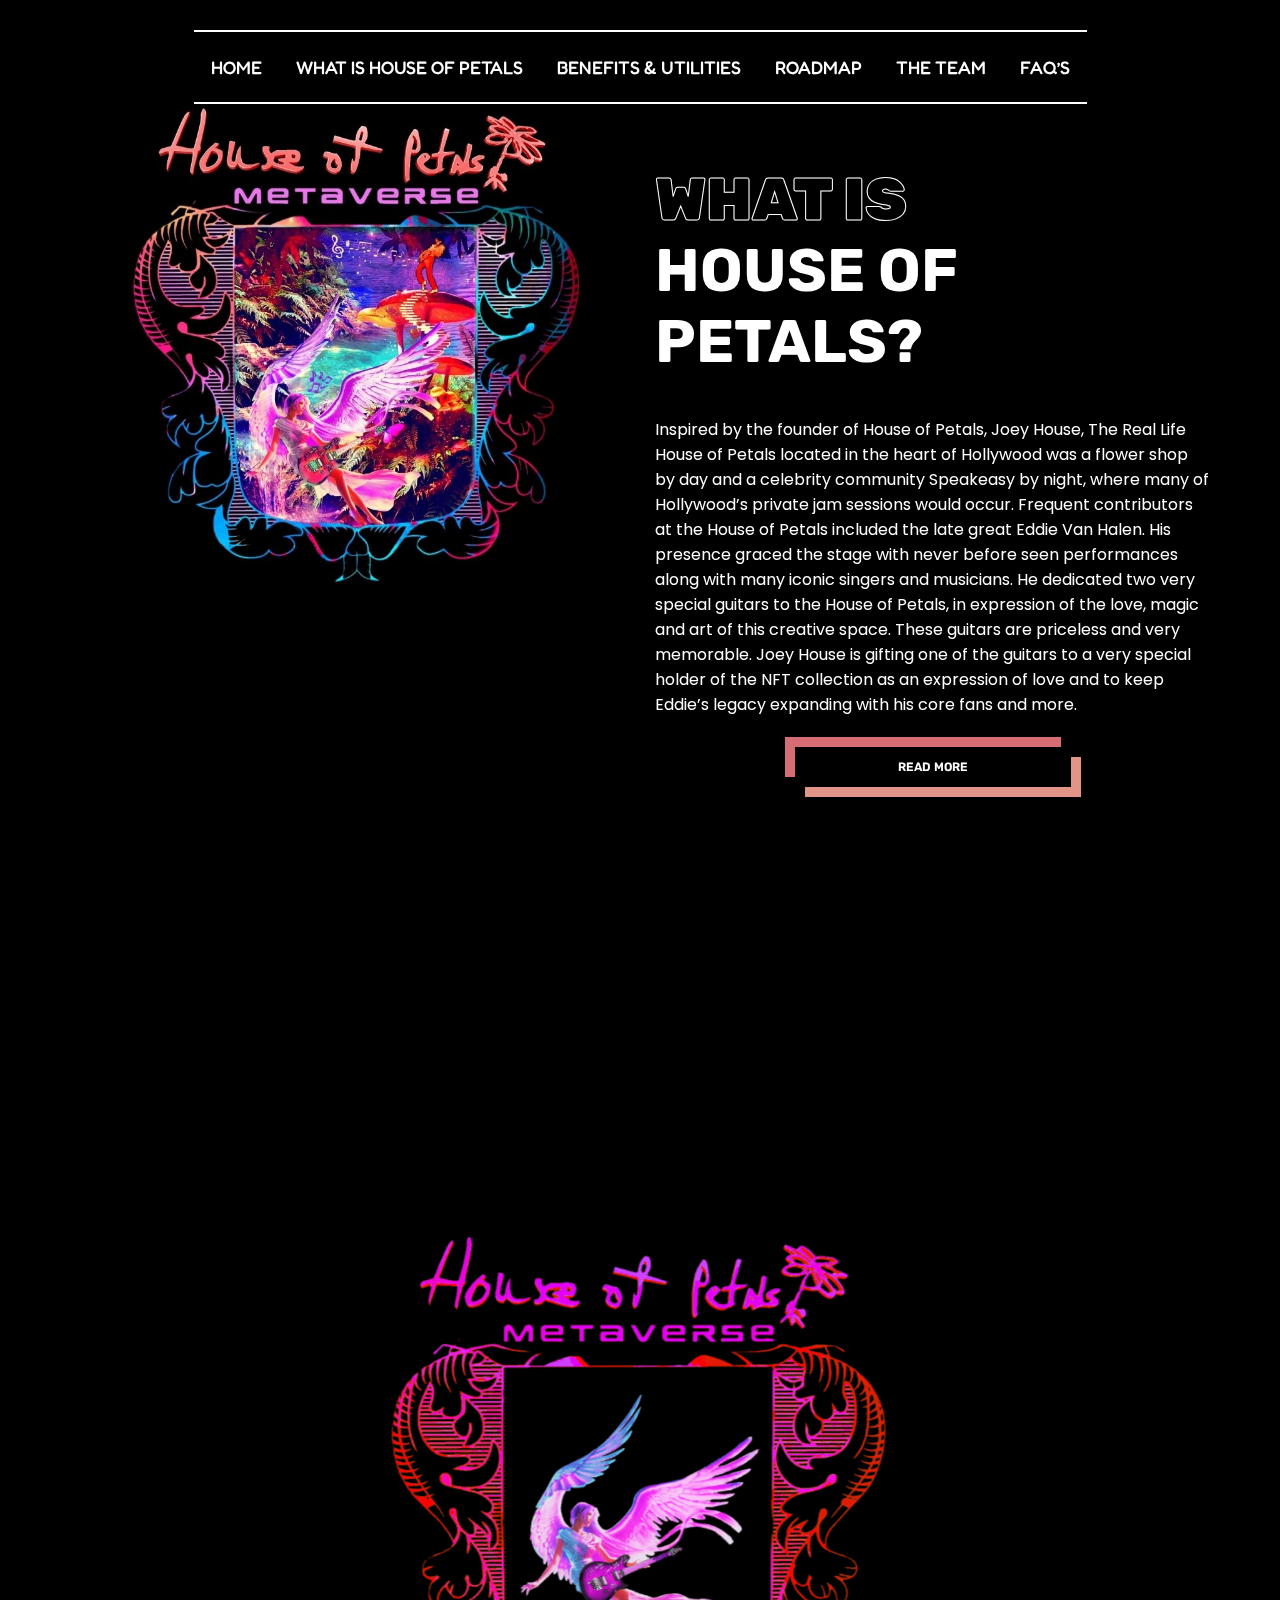
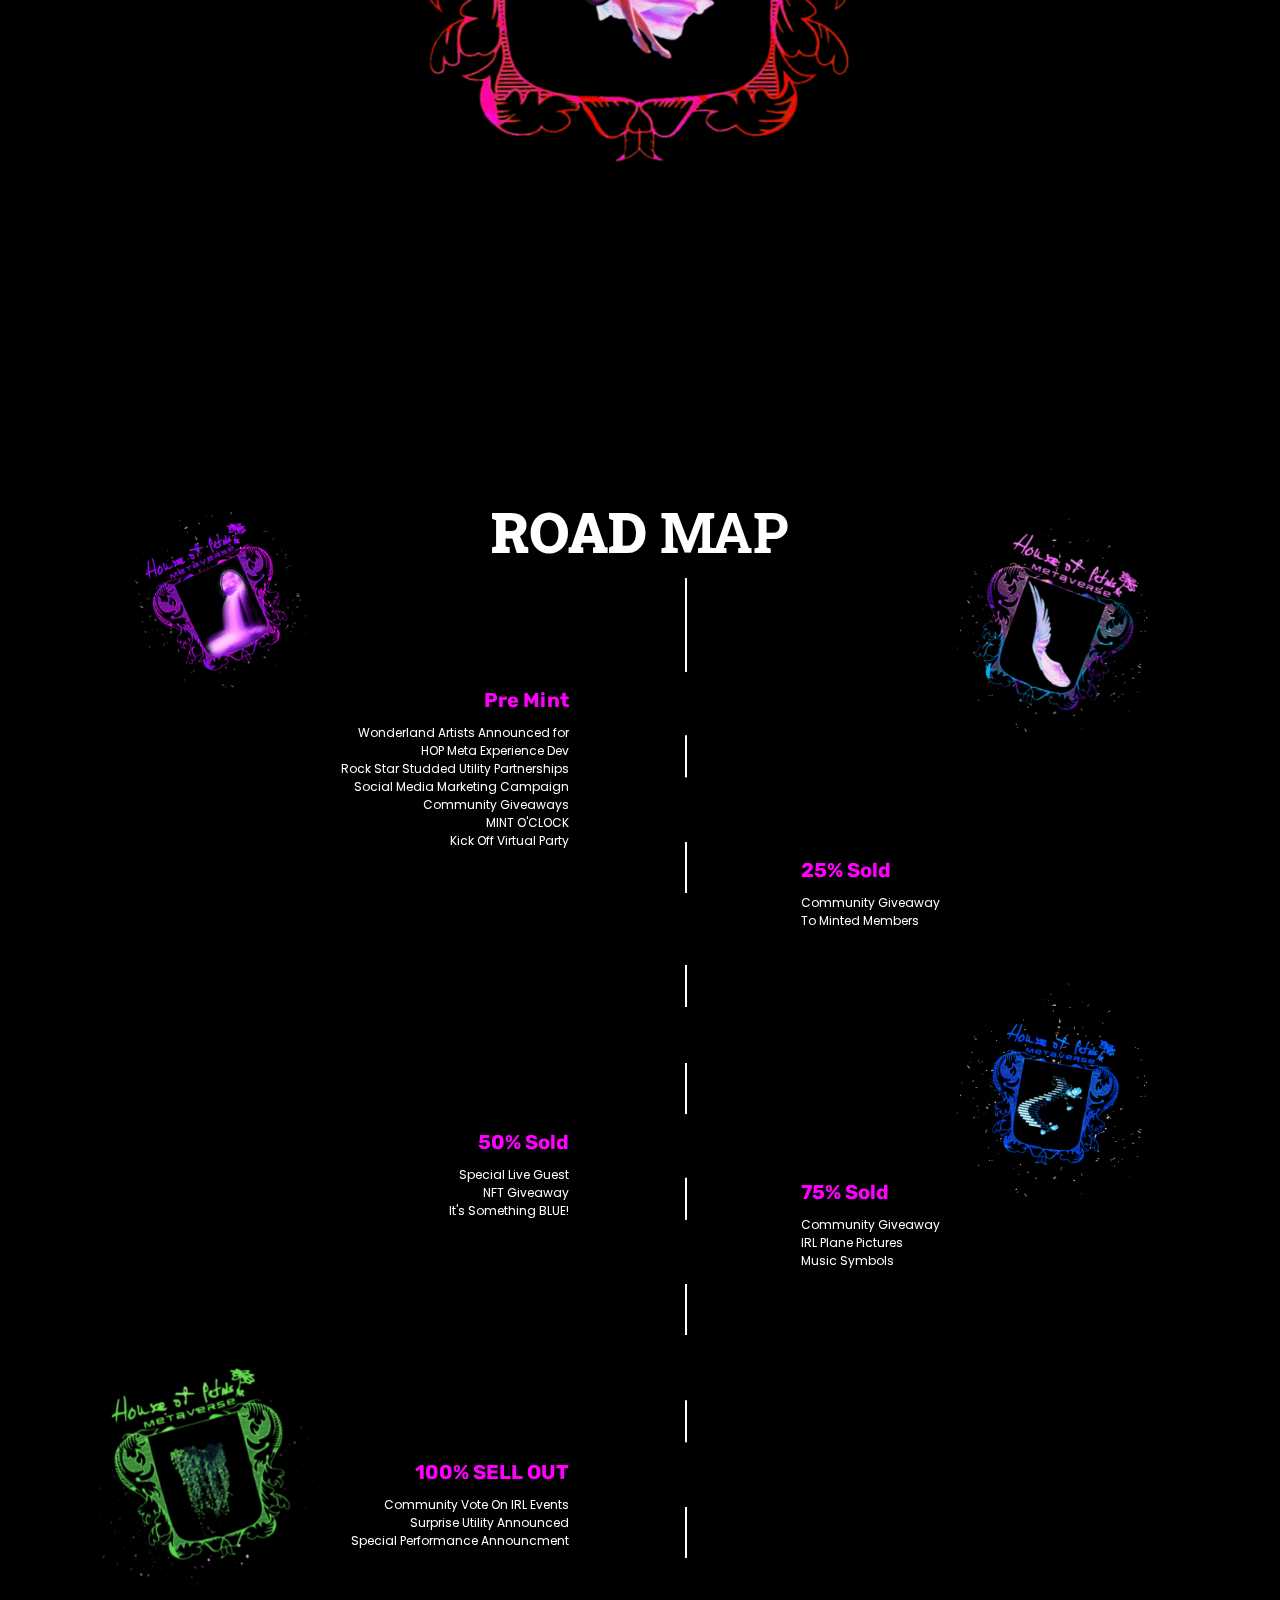
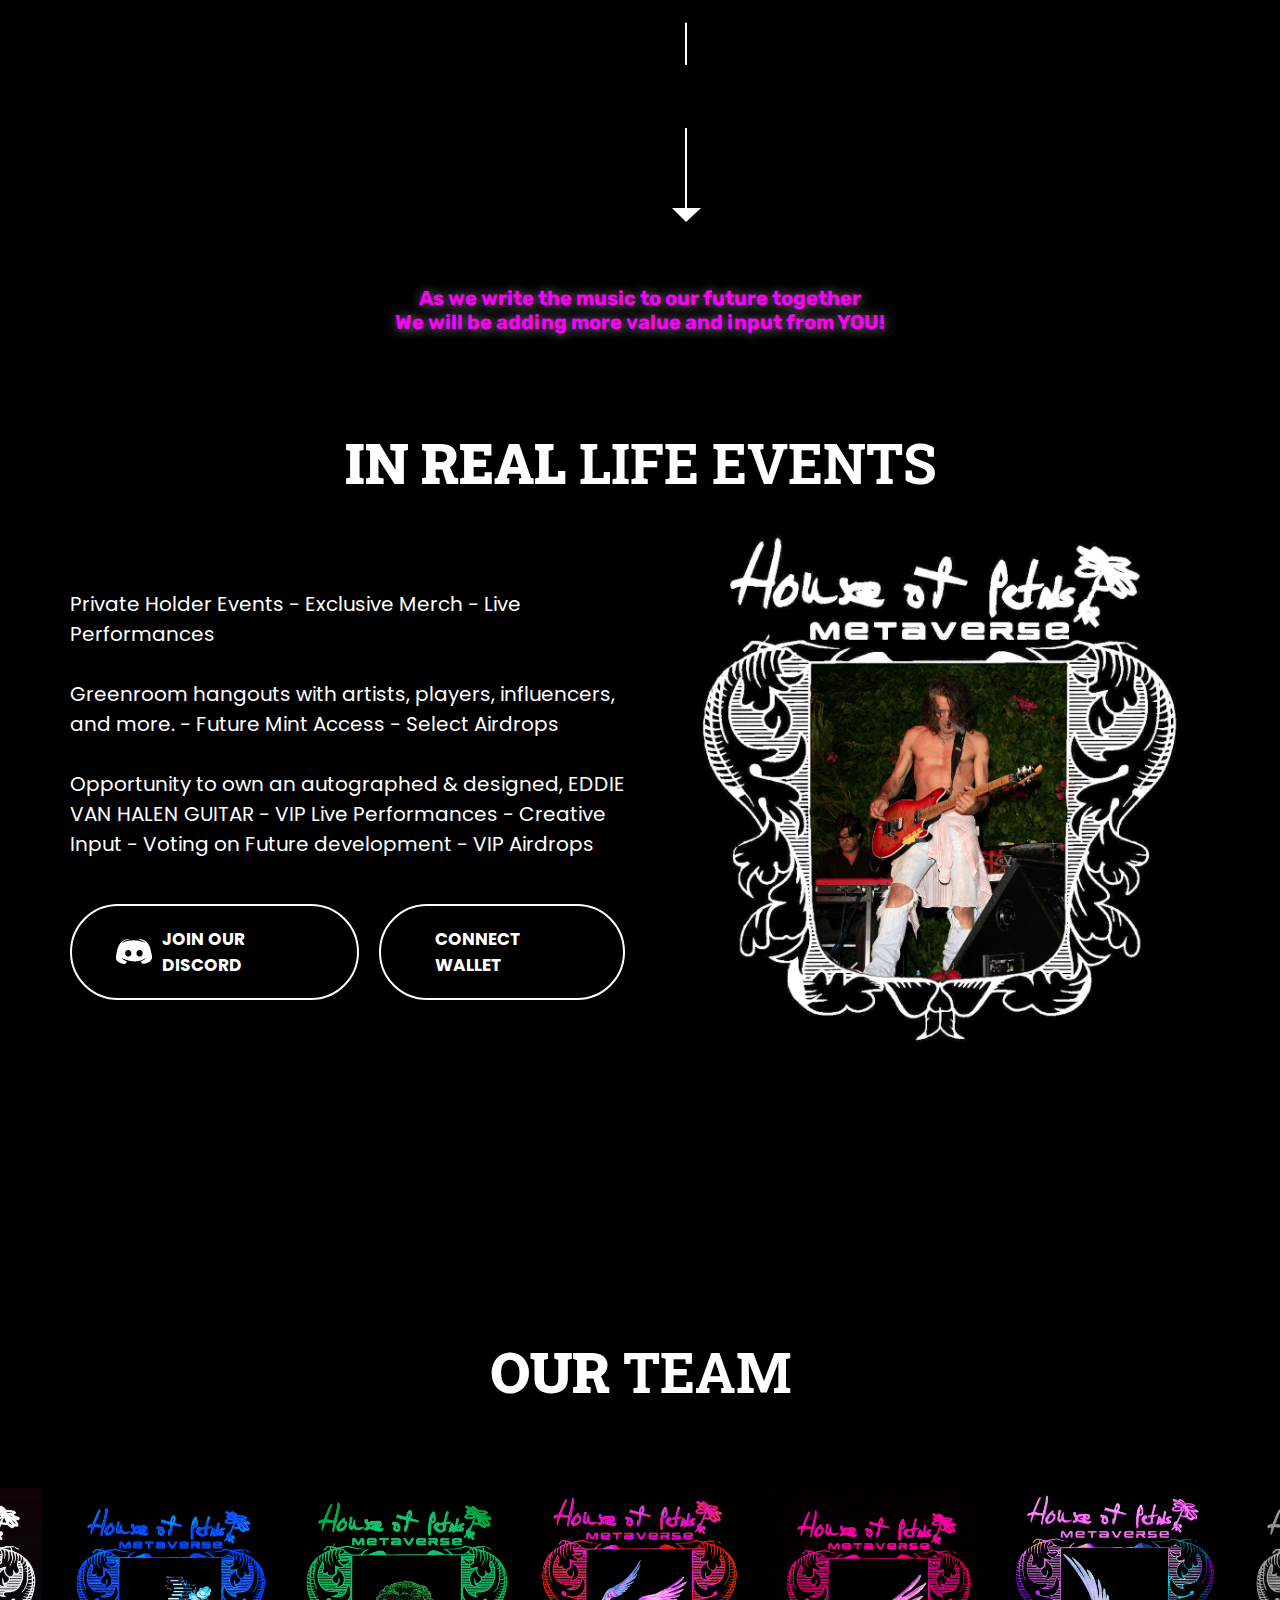
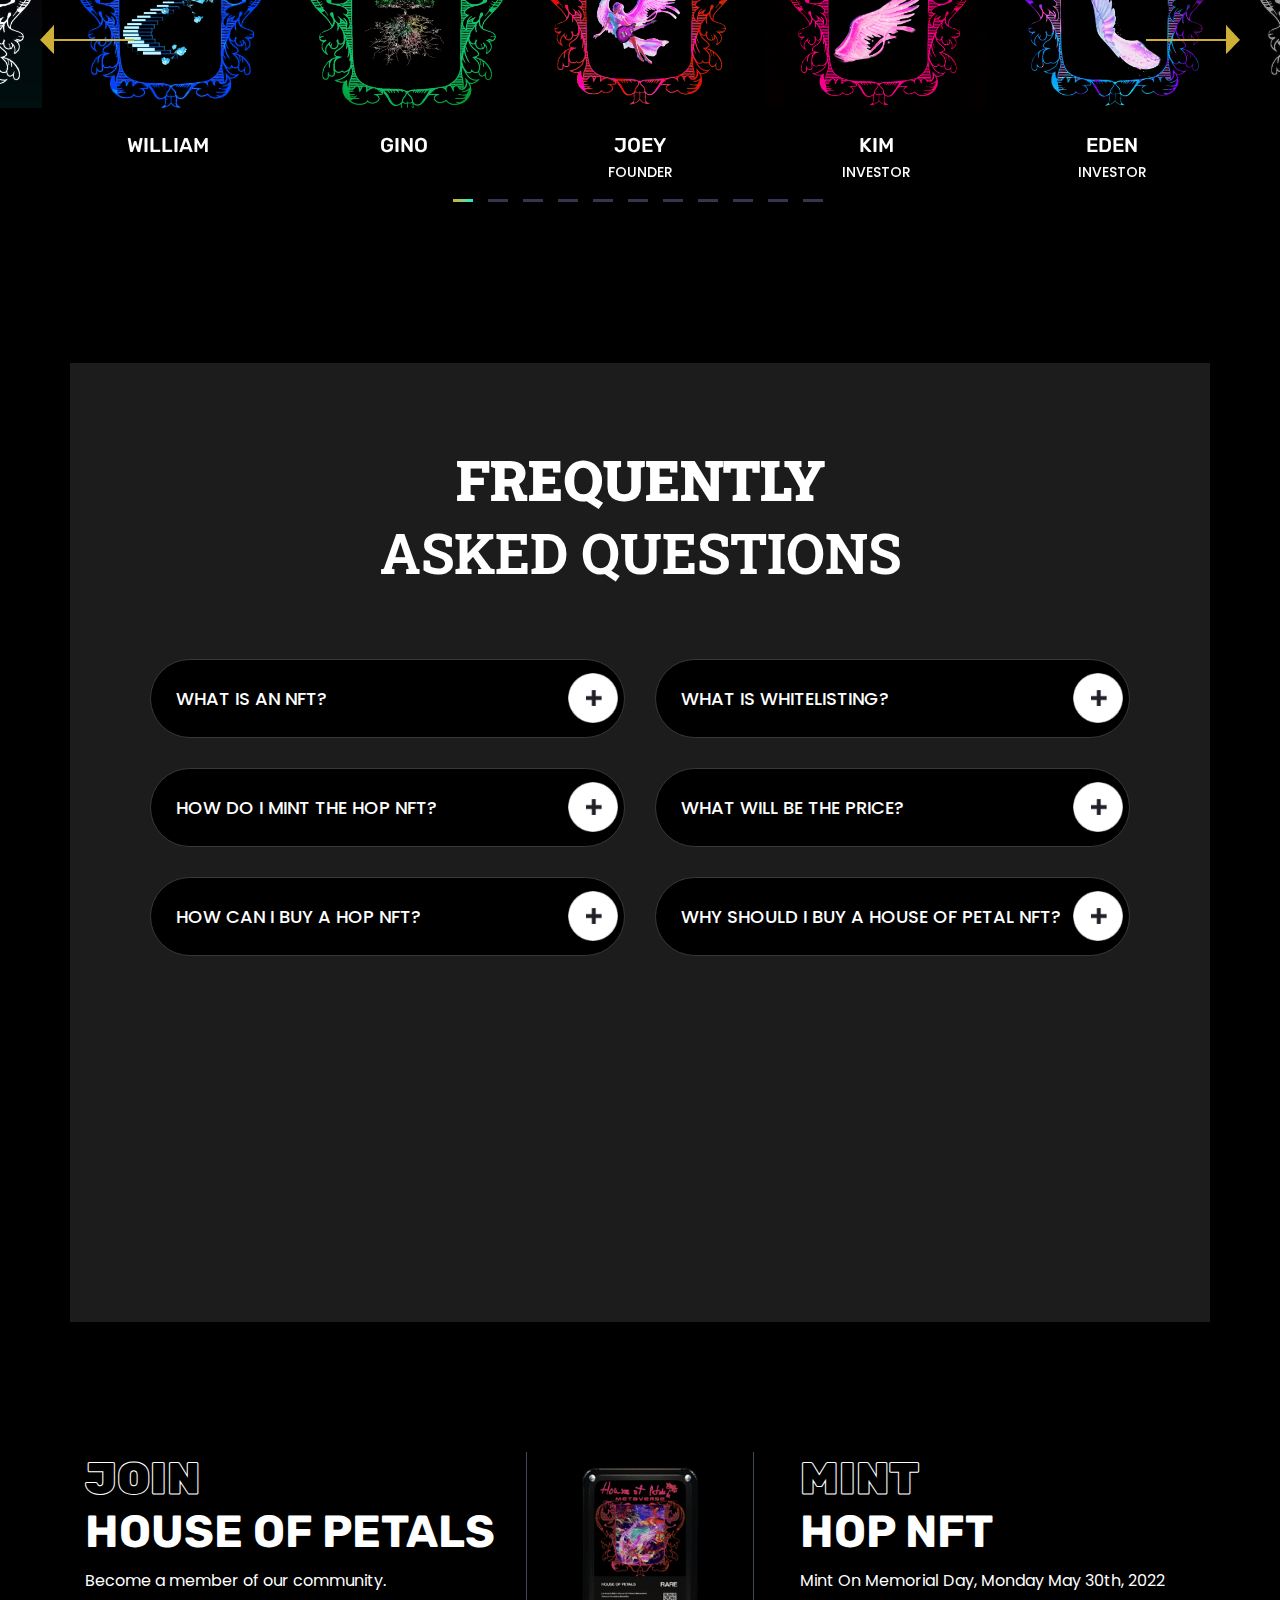
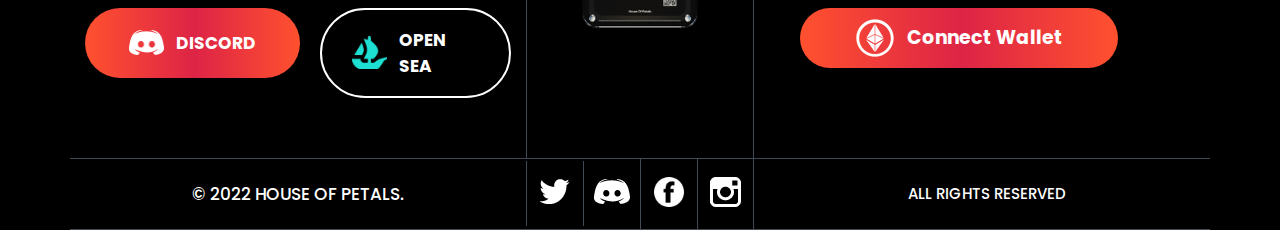
==== home.html @ fc92b4d9 "asd" ====
<!doctype html>
<html>
<head>
      <meta charset="utf-8">
      <meta name="viewport" content="width=device-width, initial-scale=1.0">
      <meta http-equiv="X-UA-Compatible" content="IE=edge">
      <title>House Of Petals</title>
	  <meta name="msapplication-TileColor" content="#da532c">
	  <meta name="theme-color" content="#ffffff">
      <link href="slick/slick-theme.css" type="text/css" rel="stylesheet">
      <link href="slick/slick.css" type="text/css" rel="stylesheet">
      <link href="style.css" type="text/css" rel="stylesheet">

      <script src="slick/jquery.min.js"></script>
      <link href="slick/aos.css" rel="stylesheet">
      <script src="slick/aos.js"></script>
	  <link href="https://fonts.googleapis.com/css2?family=Oleo+Script:wght@400;700&display=swap" rel="stylesheet">
	  <link href="https://fonts.googleapis.com/css2?family=Roboto+Slab:wght@800&display=swap" rel="stylesheet">
	  <link href="https://fonts.googleapis.com/css2?family=Fredoka:wght@300&display=swap" rel="stylesheet">
	  <link href="https://fonts.googleapis.com/css2?family=Roboto+Slab:wght@800&display=swap" rel="stylesheet">
   </head>
   <body>
      <header class="header_main desktop_header">
         <div class="container">
            <div class="header_inner">
               <div class="header_flex">
                  <div class="header_menu header_menu1">
                     <ul>
                        <li><a href="#home">HOME</a></li>
                        <li><a href="#intro">WHAT IS HOUSE OF PETALS</a></li>
                        <li><a href="#benefits">BENEFITS &amp; UTILITIES</a></li>
                        <li><a href="#roadmap">ROADMAP</a></li>
                        <li><a href="#team">THE TEAM</a></li>
                        <li><a href="#faq">FAQ’S</a></li>
                     </ul>
                  </div>
               </div>
            </div>
         </div>
      </header>
	  
	  <div class="window">
    <div class="header2">
        <div class="burger-container">
            <div id="burger">
                <div class="bar topBar"></div>
                <div class="bar btmBar"></div>
            </div>
        </div>
        <div class="icon icon-apple"></div>
        <ul class="menu">
            <li class="menu-item"><a href="#"></a></li>
            <li class="menu-item"><a href="https://hopedit2.netlify.app/home">Home</a></li>
            <li class="menu-item"><a href="https://hopedit2.netlify.app/home">WHAT IS HOUSE OF PETALS</a></li>
            <li class="menu-item"><a href="#benefits">BENEFITS & UTILITIES</a></li>
            <li class="menu-item"><a href="#roadmap">ROADMAP</a></li>
            <li class="menu-item"><a href="#team">THE TEAM</a></li>
            <li class="menu-item"><a href="#faq">FAQ'S</a></li>
        </ul>
        <div class="shop icon icon-bag"></div>
    </div>
</div>
	  
      <div class="home_banner" id="home">
         <div class="hidden-xs">
            <img src="images/banner_new.jpg" title="" alt="" width="100%">   
         </div>
         <div class="visible-xs">
            <img src="images/mob_banner.png" title="" alt="" width="100%">   
         </div>
      </div>
	  
	  
      <div class="home_what"  id="intro">
         <div class="container">
            <div class="what_flex">
               <div class="what_inner">
                  <div class="what_inner_text visible-xs" data-aos="fade-up" data-aos-duration="1000">
                     <h3><em>WHAT IS</em><br> HOUSE OF PETALS?</h3>
                  </div>
                  <div class="what_inner_img" data-aos="fade-right" data-aos-duration="1000">
                     <img src="images/img_round2.jpg"  title="" alt="">
                  </div>
               </div>
               <div class="what_inner">
                  <div class="what_inner_text" data-aos="fade-left" data-aos-duration="1000">
                     <h3 class="hidden-xs"><em>WHAT IS</em><br>HOUSE OF PETALS?</h3>
                     <p>Inspired by the founder of House of Petals, Joey House, The Real Life House of Petals located in the heart of Hollywood was a flower shop by day and a celebrity community Speakeasy by night, where many of Hollywood’s private jam sessions would occur. Frequent contributors at the House of Petals included the late great Eddie Van Halen. His presence graced the stage with never before seen performances along with many iconic singers and musicians. He dedicated two very special guitars to the House of Petals, in expression of the love, magic and art of this creative space. These guitars are priceless and very memorable. Joey House is gifting one of the guitars to a very special holder of the NFT collection as an expression of love and to keep Eddie’s legacy expanding with his core fans and more.</p>
                    <div class="view_all">
                  <a href="#collapse1" class="nav-toggle"><span>Read More</span></a>
<div id="collapse1" style="display:none">
				
 <p>This one-of-kind Hollywood experience will be recreated in the House of Petals
Metaverse. House of Petals will launch an exclusive NFT collection that will unlock many
unique benefits and utilities to the community. The initial launch of 5150 House of Petals
NFT “All Access Badges” will give its holders access to private celebrity events in Real
Life (RL) and in the House of Petals Metaverse virtual experience. This collection is
more than just a virtual collection since it is backed by physical assets like custom
guitars, including the exclusive gifted and signed guitar by Eddie Van Halen.
</p>
                     <h4>
                      House of Petals was and will be an environment of love and collaboration, invoking that
raw creative energy that really fuels the art and music world.

5% of the proceeds from the sale of these NFT’s will be donated in perpetuity to City of
Hope for cancer research and providing music lessons to underprivileged music
students to continue the philanthropic legacy of the founding contributors.
                     </h4>                  			
				
</div>
               </div>


                  </div>
               </div>
            </div>
         </div>
      </div>
	  
      <div class="home_benifits"  id="benefits">
         <div class="container">
            <div class="home_benifits_heading" data-aos="fade-up" data-aos-duration="1000">
               <h3><em>BENEFITS</em> & UTILITIES</h3>
            </div>
            <div class="home_benifits_img">
               <div class="home_benifits_img_div hidden-xs"><img src="images/img8.png" title="" alt=""></div>
               <div class="benifits_position benifits_position1" data-aos="fade-up" data-aos-duration="2000">
                  <div class="benifits_position_box">
                  
                     <h3>THE VALUE <br> OF YOUR NFT</h3>
                  </div>
                  <p>Will naturally grow based on the power of this community coming together for a
common purpose, to experience the nostalgia of the exclusive Hollywood Rock N Roll
scene of the past in a virtually unlimited capacity that we create in the Metaverse.
Additionally, The House of Petals NFT Badge will grow in Ethereum value with time.</p>
               </div>
               <div class="benifits_position benifits_position2" data-aos="fade-up" data-aos-duration="3000">
                  <div class="benifits_position_box">
                  
                     <h3>ALL <br> ACCESS BADGE</h3>
                  </div>
                  <p>When you buy an “ALL ACCESS BADGE”, you not only get access to benefits and
utilities such as virtual celebrity performances and events at House of Petals Metaverse,
but HOP NFT BADGE owners also have access to exclusive private events in Real Life
(RL).
				  </p>
               </div>
               <div class="benifits_position benifits_position3" data-aos="fade-up" data-aos-duration="4000">
                  <div class="benifits_position_box">
                  
                     <h3>OUR <br> COLLECTION</h3>
                  </div>
                  <p>A collection of 5150 unique “ALL ACCESS BADGES” on the Ethereum Blockchain.</p>
               </div>
               <div class="benifits_position benifits_position4" data-aos="fade-up" data-aos-duration="2000">
                  <div class="benifits_position_box">
                    
                     <h3>RARITY OF <br> NFT COLLECTION</h3>
                  </div>
                  <p>The Rarity of this NFT collection is backed by physical assets and one of a kind
exclusive experiences.</p>
               </div>
               <div class="benifits_position benifits_position5" data-aos="fade-up" data-aos-duration="3000">
                  <div class="benifits_position_box">
                    
                     <h3>BENEFITS</h3>
                  </div>
                  <p>Special venues, numerous events, greenroom hangouts with artists, players,
influencers and more perks to be released.</p>
               </div>
               <div class="home_benifits_img_div visible-xs">
                  <img src="images/img8.png" title="" alt="" >  
                  <div class="benifit_round_img">
                     <div class="text_round_div">
                        <img src="images/round_img_1.png" title="" alt="">
                        <svg viewBox="0 0 100 100" width="100" height="100">
                           <defs>
                              <path id="circle"
                                 d="
                                 M 50, 50
                                 m -37, 0
                                 a 37,37 0 1,1 74,0
                                 a 37,37 0 1,1 -74,0"/>
                           </defs>
                           <text font-size="17">
                              <textPath xlink:href="#circle">
                                 
                              </textPath>
                           </text>
                        </svg>
                     </div>
                  </div>
               </div>
               <div class="arrow_position arrow_position1 hidden-xs">
                  <img src="images/sep1.png" title="" alt="">
               </div>
               <div class="arrow_position arrow_position2 hidden-xs">
                  <img src="images/sep2.png" title="" alt="">
               </div>
               <div class="arrow_position arrow_position3 hidden-xs">
                  <img src="images/sep3.png" title="" alt="">
               </div>
               <div class="arrow_position arrow_position4 hidden-xs">
                  <img src="images/sep4.png" title="" alt="">
               </div>
               <div class="arrow_position arrow_position5 hidden-xs">
                  <img src="images/sep5.png" title="" alt="">
               </div>
               <div class="benifit_round_img hidden-xs">
                  <div class="text_round_div">
                     <img src="images/round_img_1.png" title="" alt="">
                     <svg viewBox="0 0 100 100" width="100" height="100">
                        <defs>
                           <path id="circle"
                              d="
                              M 50, 50
                              m -37, 0
                              a 37,37 0 1,1 74,0
                              a 37,37 0 1,1 -74,0"/>
                        </defs>
                        <text font-size="17">
                           <textPath xlink:href="#circle">
                              
                           </textPath>
                        </text>
                     </svg>
                  </div>
               </div>
            </div>
         </div>
      </div>
      <div class="home_road_map"  id="roadmap">
         <div class="container">
            <div class="home_road_map_heading aos-init aos-animate" data-aos="fade-up">
               <h3><em>ROAD</em> MAP</h3>
            </div>
            <div class="home_road_map_flex">
               <div class="home_road_map_inner">
                  <div class="home_road_map_box home_road_map_box1 aos-init aos-animate" data-aos="fade-up" data-aos-duration="2000">
                     <div class="home_road_map_text">
                        <h3>Pre Mint</h3>
                        <p>Wonderland Artists Announced for  <br> 
						HOP Meta Experience Dev <br>
						Rock Star Studded Utility Partnerships			 <br>  
						Social Media Marketing Campaign  <br> 
						Community Giveaways <br> 
						MINT O'CLOCK  <br> 
						Kick Off Virtual Party <br> 
</p>
                     </div>
                  </div>
                  <div class="home_road_map_box home_road_map_box2 aos-init aos-animate" data-aos="fade-up" data-aos-duration="3000">
                     <div class="home_road_map_text">
                        <h3>50% Sold</h3>
                        <p>Special Live Guest  <br> 
						NFT Giveaway <br>
						It's Something BLUE! 			 <br>  
						</P>
                     </div>
                  </div>
                  <div class="home_road_map_box home_road_map_box3 aos-init aos-animate" data-aos="fade-up" data-aos-duration="4000">
                     <div class="home_road_map_text">
                        <h3>100% SELL OUT</h3>
                        <p>Community Vote On IRL Events  <br> 
						Surprise Utility Announced <br>
						Special Performance Announcment			 <br>  </P>
                     </div>
                  </div>
               </div>
               <div class="home_road_map_inner">
                  <div class="home_road_map_img">
                     <img src="images/img23.png" title="" alt="">   
                  </div>
               </div>
               <div class="home_road_map_inner">
                  <div class="home_road_map_box home_road_map_box4 aos-init aos-animate" data-aos="fade-up" data-aos-duration="2000">
                     <div class="home_road_map_text">
                        <h3>25% Sold</h3>
                        <p>Community Giveaway  <br> 
						To Minted Members <br>
						</p>
                     </div>
                  </div>
                  <div class="home_road_map_box home_road_map_box5 aos-init aos-animate" data-aos="fade-up" data-aos-duration="3000">
                     <div class="home_road_map_text">
                        <h3>75% Sold</h3>
                        <p>Community Giveaway  <br> 
						IRL Plane Pictures <br>
						Music Symbols			 <br>  
						</P>
                     </div>
                  </div>
               </div>
            </div>

            <div class="mobile_road_map_flex">
               <div class="mobile_road_map_inner aos-init aos-animate" data-aos="fade-up" data-aos-duration="2000">
                  <div class="mobile_road_map_img">
                     <img src="images/bullets.png" title="" alt="">     
                  </div>
                  <div class="mobile_road_map_text">
                     <div class="home_road_map_text">
                        <h3>Pre Mint</h3>
                        <p>Wonderland Artists Announced for  <br> 
						HOP Meta Experience Dev <br>
						Rock Star Studded Utility Partnerships			 <br>  
						Social Media Marketing Campaign  <br> 
						Community Giveaways <br> 
						MINT O'CLOCK  <br> 
						Kick Off Virtual Party <br> 
</p>
                     </div>
                  </div>
               </div>
               <div class="mobile_road_map_inner aos-init aos-animate" data-aos="fade-up" data-aos-duration="3000">
                  <div class="mobile_road_map_img">
                     <img src="images/bullets.png" title="" alt="">     
                  </div>
                  <div class="mobile_road_map_text">
                     <div class="home_road_map_text">
                        <h3>25% Sold</h3>
                        <p>Community Giveaway  <br> 
						To Minted Members <br>
						</p>
                     </div>
                  </div>
               </div>
               <div class="mobile_road_map_inner aos-init aos-animate" data-aos="fade-up" data-aos-duration="4000">
                  <div class="mobile_road_map_img">
                     <img src="images/bullets.png" title="" alt="">     
                  </div>
                  <div class="mobile_road_map_text">
                     <div class="home_road_map_text">
                        <h3>50% Sold</h3>
                        <p>Special Live Guest  <br> 
						NFT Giveaway <br>
						It's Something BLUE! 			 <br>  
						</P>
                     </div>
                  </div>
               </div>
               <div class="mobile_road_map_inner aos-init aos-animate" data-aos="fade-up" data-aos-duration="5000">
                  <div class="mobile_road_map_img">
                     <img src="images/bullets.png" title="" alt="">     
                  </div>
                  <div class="mobile_road_map_text">
                     <div class="home_road_map_text">
                        <h3>75% Sold</h3>
                        <p>Community Giveaway  <br> 
						IRL Plane Pictures <br>
						Music Symbols			 <br>  
						</P>
                     </div>
                  </div>
               </div>
               <div class="mobile_road_map_inner aos-init aos-animate" data-aos="fade-up" data-aos-duration="6000">
                  <div class="mobile_road_map_img">
                     <img src="images/bullets.png" title="" alt="">     
                  </div>
                  <div class="mobile_road_map_text">
                     <div class="home_road_map_text">
                       <h3>100% SELL OUT</h3>
                        <p>Community Vote On IRL Events  <br> 
						Surprise Utility Announced <br>
						Special Performance Announcment			 <br>  </P>
                     </div>
                  </div>
               </div>
            </div>
            <div class="to_be_announced">
               <h5>As we write the music to our future together <br> We will be adding more value and input from YOU! </h5>
            </div>
         </div>
         <div class="road_position_one">       
            <img src="images/img14.png" title="" alt="">       
         </div>
		 <div class="road_position_one" style="
    left: 10% !important;
    top: 30% !important;
">       
            <img src="images/imgmoon.png" title="" alt="">       
         </div>
         <div class="road_position_two">       
            <img src="images/img13.png" title="" alt="">       
         </div>
         <div class="road_position_three">       
            <img src="images/img15.png" title="" alt="">       
         </div>
		 
		 <div class="road_position_three" style="
    right: 10% !important;
    top: 35% !important;
">       
            <img src="images/moon.png" title="" alt="">       
         </div>
		 
		 
		 <div class="road_position_three" style="
    right: 10% !important;
    top: 67% !important;
">       
            <img src="images/left3.png" title="" alt="">       
         </div>
			<div class="road_position" style="display: none;">    
            <img src="images/img12.png" title="" alt="">       
         </div>
      </div>
<div class="home_community">
         <div class="container">
            <div class="home_road_map_heading">
               <h3><em>IN REAL</em> LIFE EVENTS</h3>
            </div>
            <div class="home_community_flex">
               <div class="home_community_inner">
                  <div class="home_community_text">
                     <p>Private Holder Events - 
Exclusive Merch - 
Live Performances 
<br>
<br>Greenroom hangouts with artists, players, influencers, and more.  - 
Future Mint Access - 
Select Airdrops 
<br>
<br>Opportunity to own an autographed &amp; designed, EDDIE VAN HALEN GUITAR - 
VIP Live Performances - 
Creative Input - 
Voting on Future development - 
VIP Airdrops
</p>
                     <div class="community_flex">
                        <div class="community_inner">
                           <a href="#" class="btn btn2"> <img src="images/btn_img2.png" title="" alt=""> <span>JOIN OUR DISCORD</span></a>
                        </div>
						<div class="community_inner">
                           <a href="#" class="btn btn2"> <img src="" title="" alt=""> <span>CONNECT WALLET</span></a>
                        </div>
                     </div>
                  </div>
               </div>
               <div class="home_community_inner">
                  <div class="home_community_img"> 
                     <img src="images/img16.png" title="" alt="">
                  </div>
               </div>
            </div>
         </div>
      </div>
      <div class="home_meet_team"  id="team">
         <div class="home_meet_team_container">
            <div class="home_road_map_heading">
               <h3><em>OUR </em> TEAM</h3>
            </div>
            <div class="home_meet_team_slider">
               <div class="home_meet_team_inner">
                  <div class="home_meet_team_img">    
                     <img src="images/joey.png" title="" alt="" width="100%">
                  </div>
                  <div class="home_meet_team_text">
                     <h3>JOEY</h3>
                     <h4>FOUNDER</h4>
                  </div>
               </div>
               <div class="home_meet_team_inner">
                  <div class="home_meet_team_img">    
                     <img src="images/kim.png" title="" alt="" width="100%">
                  </div>
                  <div class="home_meet_team_text">
                     <h3>KIM</h3>
                     <h4>INVESTOR</h4>
                  </div>
               </div>
               <div class="home_meet_team_inner">
                  <div class="home_meet_team_img">    
                     <img src="images/eden.png" title="" alt="" width="100%">
                  </div>
                  <div class="home_meet_team_text">
                     <h3>EDEN</h3>
                     <h4>INVESTOR</h4>
                  </div>
               </div>
               <div class="home_meet_team_inner">
                  <div class="home_meet_team_img">    
                     <img src="images/richard.png" title="" alt="" width="100%">
                  </div>
                  <div class="home_meet_team_text">
                     <h3>RICHARD</h3>
                     <h4>INVESTOR</h4>
                  </div>
               </div>
               <div class="home_meet_team_inner">
                  <div class="home_meet_team_img">    
                     <img src="images/tom.png" title="" alt="" width="100%">
                  </div>
                  <div class="home_meet_team_text">
                     <h3>TOM</h3>
                     <h4>INVESTOR</h4>
                  </div>
               </div>
               <div class="home_meet_team_inner">
                  <div class="home_meet_team_img">    
                     <img src="images/kylar.png" title="" alt="" width="100%">
                  </div>
                  <div class="home_meet_team_text">
                     <h3>KYLAR</h3>
                  </div>
               </div>
			   
               <div class="home_meet_team_inner">
                  <div class="home_meet_team_img">    
                     <img src="images/duquan.png" title="" alt="" width="100%">
                  </div>
                  <div class="home_meet_team_text">
                     <h3>DUQUAN</h3>
                  </div>
               </div>
			   
               <div class="home_meet_team_inner">
                  <div class="home_meet_team_img">    
                     <img src="images/carrie.png" title="" alt="" width="100%">
                  </div>
                  <div class="home_meet_team_text">
                     <h3>Ms. NFTY</h3>
                  </div>
               </div>
			   
               <div class="home_meet_team_inner">
                  <div class="home_meet_team_img">    
                     <img src="images/chase.png" title="" alt="" width="100%">
                  </div>
                  <div class="home_meet_team_text">
                     <h3>CHASE</h3>
                  </div>
               </div>
               <div class="home_meet_team_inner">
                  <div class="home_meet_team_img">    
                     <img src="images/william.png" title="" alt="" width="100%">
                  </div>
                  <div class="home_meet_team_text">
                     <h3>WILLIAM</h3>
                  </div>
               </div>
			   
               <div class="home_meet_team_inner">
                  <div class="home_meet_team_img">    
                     <img src="images/gino.png" title="" alt="" width="100%">
                  </div>
                  <div class="home_meet_team_text">
                     <h3>GINO</h3>
                  </div>
               </div>
			  
			   
            </div>
         </div>
      </div>
      <div class="home_faq" id="faq">
         <div class="container">
            <div class="home_faq_max" style="background-color: #1c1c1c;">
               <div class="home_road_map_heading">
                  <h3><em>FREQUENTLY  </em> <br> ASKED QUESTIONS</h3>
               </div>
               <div class="home_faq_flex">
                  <div class="home_faq_inner">
                     <div class="faq_1  ac-title" data-in="#tab1">
                        <h6 class="accordion">WHAT IS AN NFT?</h6>
                        <div class="panel accordian-para acc-show" id="tab1">
                           <p>An NFT is a blockchain-based token that proves
ownership of a digital item such as images, video files, and even physical assets.</p>
                        </div>
                     </div>
                  </div>
                  <div class="home_faq_inner">
                     <div class="faq_1  ac-title" data-in="#tab2">
                        <h6 class="accordion">WHAT IS WHITELISTING?</h6>
                        <div class="panel accordian-para acc-show" id="tab2">
                           <p>Whitelisting is the process of getting a crypto wallet address pre-approved for a future
NFT mint. The address being whitelisted would be your public Ethereum (ETH) address.
</p>
                        </div>
                     </div>
                  </div>
     
				  
                  <div class="home_faq_inner">
                     <div class="faq_1  ac-title" data-in="#tab3">
                        <h6 class="accordion">HOW DO I MINT THE HOP NFT?</h6>
                        <div class="panel accordian-para acc-show" id="tab3">
                           <p>Join the Discord and follow the instructions in our announcement channel.
</p>
                        </div>
                     </div>
                  </div>  


                  <div class="home_faq_inner">
                     <div class="faq_1  ac-title" data-in="#tab4">
                        <h6 class="accordion">WHAT WILL BE THE PRICE?</h6>
                        <div class="panel accordian-para acc-show" id="tab4">
                           <p>The Price of Minting will be .4ETH & Whitelist Price Will Be .2 ETH + Gas Fees
</p>
                        </div>
                     </div>
                  </div>  

                  <div class="home_faq_inner">
                     <div class="faq_1  ac-title" data-in="#tab5">
                        <h6 class="accordion">HOW CAN I BUY A HOP NFT?</h6>
                        <div class="panel accordian-para acc-show" id="tab5">
                           <p>You will be able to buy only on our website when we launch.</p>
                        </div>
                     </div>
                  </div>  

                  <div class="home_faq_inner">
                     <div class="faq_1  ac-title" data-in="#tab6">
                        <h6 class="accordion">WHY SHOULD I BUY A HOUSE OF PETAL NFT?</h6>
                        <div class="panel accordian-para acc-show" id="tab6">
                           <p>House of Petals holds such precious memories, and what better way to honor “The Icon”
than supporting his initiatives and donating 5% of this project in perpetuity. In honor of
all that Eddie Van Halen has contributed to music and what he stood for, we are
donating part of the proceeds towards building the House of Petals in the metaverse, a
home for the rock and roll community and fans alike. Joey House is planning to
contribute towards initiatives that directly affected Eddie and his mission. Some of these
include the City of Hope for Cancer treatment and research center, Eric Clapton's rehab
center Crossroads, and a National High School Tour to provide guitar and piano lessons
to underprivileged music students.
</p>
                        </div>
                     </div>
                  </div>  				
							              </div>

         </div>
      </div>
<footer class="footer_div">
         <img src="images/footer_bg.png" title="" alt="" width="100%" class="hidden-xs">    
         <img src="images/footer_mob_banner.png" title="" alt="" width="100%" class="visible-xs">    
         <div class="footer_position">
            <div class="footer_position_flex">
               <div class="footer_position_inner">
                  <div class="footer_position_inner_left">
                     <h3>
                        <em>JOIN</em><br>
                        HOUSE OF PETALS
                     </h3>
                     <p>Become a member of our community.</p>
                     <div class="footer_btn_flex">
                        <div class="footer_btn_inner">
                           <a href="https://discord.gg/MjSBym6zFv" target="blank" class="btn" > <img src="images/btn_img2.png" title="" alt=""> <span>DISCORD</span></a>
                        </div>

                        <div class="footer_btn_inner">
                           <a href="#" class="btn btn2"> <img src="images/btn_img4.png" title="" alt=""> <span>OPEN SEA</span></a>
                        </div>     
						
                     </div>
                  </div>
               </div>
               <div class="footer_position_inner hidden-xs">
                  <div class="footer_position_logo">  
                     <a href="#home"><img src="images/footer_logo.png" title="" alt=""></a>
                  </div>
               </div>
               <div class="footer_position_inner">
                  <div class="footer_position_inner_right">
                     <h3>
                        <em>MINT</em><br>
                        HOP NFT
                     </h3>
					                      <p>Mint On Memorial Day, Monday May 30th, 2022</p>
                     <div class="footer_position_inner_ticket">  
                        <a href="https://www.premint.xyz/house-of-petals-early-access-1/" target="blank" class="btn"><img src="images/eth.png" title="" alt="">Connect Wallet</a>
                     </div>
                  </div>
               </div>
               <div class="footer_position_inner visible-xs">
                  <div class="footer_position_logo">  
                     <a href="index.html"><img src="images/footer_logo.png" title="" alt=""></a>
                  </div>
               </div>
            </div>
            <div class="footer_bottom_flex">
               <div class="footer_bottom_inner visible-xs">
                  <div class="social_bottommenu">
                     <ul>
                        <li><a href="####" target="blank"><img src="images/t.png" title="" alt=""></a> </li>
                        <li><a href="####" target="blank"><img src="images/ttt.png" title="" alt=""></a></li>
                        <li><a href="####" target="blank"><img src="images/tt.png" title="" alt="" style="
    max-width: 30px;
    max-height: 30px;
"></a></li>
                        <li><a href="####" target="blank"><img src="images/i.png" title="" alt=""></a></li>
                     </ul>
                  </div>
               </div>
               <div class="footer_bottom_inner">
                  <h6>© 2022 HOUSE OF PETALS.</h6>
               </div>
               <div class="footer_bottom_inner hidden-xs">
                  <div class="social_bottommenu">
                     <ul>
                        <li><a href="https://twitter.com/House_Of_Petals" target="blank"><img src="images/t.png" title="" alt=""></a> </li>
                        <li><a href="https://discord.gg/MjSBym6zFv" target="blank"><img src="images/ttt.png" title="" alt=""></a></li>
                        <li><a href="https://www.facebook.com/House-Of-Petals-107404971837297" target="blank"><img src="images/tt.png" title="" alt="" style="
    max-width: 30px;
    max-height: 30px;
"></a></li>
                        <li><a href="https://instagram.com/houseofpetalsnft?utm_medium=copy_link" target="blank"><img src="images/i.png" title="" alt=""></a></li>
                     </ul>
                  </div>
               </div>
               <div class="footer_bottom_inner">
                  <div class="footer_bottom_ul">
                     <ul>
                        <li><a href="#"> ALL RIGHTS RESERVED</a></li>
                     </ul>
                  </div>
               </div>
            </div>
         </div>
      </footer>
   </body>
   
   <script src="slick/slick.js"></script>
   <script type="text/javascript">      
      $('.scroll_down a').click(function() {                
          $('html, body').animate({ scrollTop: $('#as_seen').offset().top-50}, 500, 'linear');        
      });  
   </script>
   <script>
      $(document).ready(function() {
        $('.home_our_special_flex').slick({
          dots: true,
          arrows:true,
          infinite: true,
          //centerMode: true,
          //centerPadding: '95px',
          speed: 500,
          slidesToShow: 5,
          slidesToScroll: 1,
          responsive: [{
            breakpoint: 1199,
            settings: {
              slidesToShow: 4,
              slidesToScroll: 1,
              //centerMode: true,
              //centerPadding: '50px',
            }
          },{
            breakpoint: 991,
            settings: {
              slidesToShow: 4,
              slidesToScroll: 1,
              //centerMode: true,
              //centerPadding: '50px',
            }
          },{
            breakpoint: 768,
            settings: {
              slidesToShow: 3,
              slidesToScroll: 1,
              arrows:false,
              dots: true,
              //centerMode: false,
              //centerPadding: '95px',
            }
          }, {
            breakpoint: 480,
            settings: {
              slidesToShow: 3,
              slidesToScroll: 1,
                arrows:false,
                dots: true,
                //centerMode: false,
                //centerPadding: '95px',      
            }
          }]
        });

        $('.home_meet_team_slider').slick({
    speed: 900,
    slidesToShow: 5,
    slidesToScroll: 1,
    autoplay: true,
    autoplaySpeed: 2000,
    dots:true,
    centerMode: true,
    responsive: [{
      breakpoint: 1024,
      settings: {
        slidesToShow: 3,
        slidesToScroll: 1,
        // centerMode: true,

      }

    }, {
      breakpoint: 800,
      settings: {
        slidesToShow: 2,
        slidesToScroll: 2,
        dots: true,
        infinite: true,

      }
    },  {
      breakpoint: 480,
      settings: {
        slidesToShow: 1,
        slidesToScroll: 1,
        dots: true,
        infinite: true,
        autoplay: true,
        autoplaySpeed: 2000,
            }
          }]
        });
      });      
   </script>
   <script>
      function reset_acc() {
        $('.ac-title').removeClass('acc-active');
        $('.faq_1').removeClass('faq_main_active');
        $('.accordian-para').slideUp();
        $('.plus-icon').removeClass('cross-icon');
      }
      $('.ac-title').click(function (e) {
        e.preventDefault();
        if ($(this).hasClass('acc-active'))
        {
          reset_acc();
        }
        else {
          reset_acc();
          var getID = $(this).attr('data-in');
          $(getID).slideDown();
          $(this).addClass('acc-active');
          $(this).addClass('faq_main_active');
          $(this).find('.plus-icon').addClass('cross-icon');
        }
      });
   </script>
   <script>
    AOS.init({
      once: true
    });
   </script>
   
<script>
$(document).ready(function() {
		  $('.nav-toggle').click(function(){
			//get collapse content selector
			var collapse_content_selector = $(this).attr('href');

			//make the collapse content to be shown or hide
			var toggle_switch = $(this);
			$(collapse_content_selector).toggle(function(){
			  if($(this).css('display')=='none'){
                                //change the button label to be 'Show'
				toggle_switch.html('Load More Questions');
			  }else{
                                //change the button label to be 'Hide'
				toggle_switch.html('Hide');
			  }
			});
		  });

		});
		
</script>

<script>
(function(){
    var burger = document.querySelector('.burger-container'),
        header2 = document.querySelector('.header2');
    
    burger.onclick = function() {
        header2.classList.toggle('menu-opened');
    }
}());
</script>

</html>
---- style.css ----
@font-face{font-family:'Poppins';src:url(fonts/Poppins-Regular.eot);src:url(fonts/Poppins-Regulard41d.eot?#iefix) format("embedded-opentype"),url(fonts/Poppins-Regular.woff2) format("woff2"),url(fonts/Poppins-Regular.woff) format("woff"),url(fonts/Poppins-Regular.ttf) format("truetype"),url(fonts/Poppins-Regular.svg#Poppins-Regular) format("svg");font-weight:400;font-style:normal;font-display:swap}
@font-face{font-family:'Poppins';src:url(fonts/Poppins-Bold.eot);src:url(fonts/Poppins-Boldd41d.eot?#iefix) format("embedded-opentype"),url(fonts/Poppins-Bold.woff2) format("woff2"),url(fonts/Poppins-Bold.woff) format("woff"),url(fonts/Poppins-Bold.ttf) format("truetype"),url(fonts/Poppins-Bold.svg#Poppins-Bold) format("svg");font-weight:700;font-style:normal;font-display:swap}
@font-face{font-family:'Poppins';src:url(fonts/Poppins-Medium.eot);src:url(fonts/Poppins-Mediumd41d.eot?#iefix) format("embedded-opentype"),url(fonts/Poppins-Medium.woff2) format("woff2"),url(fonts/Poppins-Medium.woff) format("woff"),url(fonts/Poppins-Medium.ttf) format("truetype"),url(fonts/Poppins-Medium.svg#Poppins-Medium) format("svg");font-weight:500;font-style:normal;font-display:swap}
@font-face{font-family:'Poppins';src:url(fonts/Poppins-SemiBold.eot);src:url(fonts/Poppins-SemiBoldd41d.eot?#iefix) format("embedded-opentype"),url(fonts/Poppins-SemiBold.woff2) format("woff2"),url(fonts/Poppins-SemiBold.woff) format("woff"),url(fonts/Poppins-SemiBold.ttf) format("truetype"),url(fonts/Poppins-SemiBold.svg#Poppins-SemiBold) format("svg");font-weight:600;font-style:normal;font-display:swap}
@font-face{font-family:'Rubik';src:url(fonts/Rubik-Regular.eot);src:url(fonts/Rubik-Regulard41d.eot?#iefix) format("embedded-opentype"),url(fonts/Rubik-Regular.woff2) format("woff2"),url(fonts/Rubik-Regular.woff) format("woff"),url(fonts/Rubik-Regular.ttf) format("truetype"),url(fonts/Rubik-Regular.svg#Rubik-Regular) format("svg");font-weight:400;font-style:normal;font-display:swap}
@font-face{font-family:'Rubik';src:url(fonts/Rubik-SemiBold.eot);src:url(fonts/Rubik-SemiBoldd41d.eot?#iefix) format("embedded-opentype"),url(fonts/Rubik-SemiBold.woff2) format("woff2"),url(fonts/Rubik-SemiBold.woff) format("woff"),url(fonts/Rubik-SemiBold.ttf) format("truetype"),url(fonts/Rubik-SemiBold.svg#Rubik-SemiBold) format("svg");font-weight:600;font-style:normal;font-display:swap}
@font-face{font-family:'Rubik';src:url(fonts/Rubik-Bold.eot);src:url(fonts/Rubik-Boldd41d.eot?#iefix) format("embedded-opentype"),url(fonts/Rubik-Bold.woff2) format("woff2"),url(fonts/Rubik-Bold.woff) format("woff"),url(fonts/Rubik-Bold.ttf) format("truetype"),url(fonts/Rubik-Bold.svg#Rubik-Bold) format("svg");font-weight:700;font-style:normal;font-display:swap}
@font-face{font-family:'Rubik';src:url(fonts/Rubik-Medium.eot);src:url(fonts/Rubik-Mediumd41d.eot?#iefix) format("embedded-opentype"),url(fonts/Rubik-Medium.woff2) format("woff2"),url(fonts/Rubik-Medium.woff) format("woff"),url(fonts/Rubik-Medium.ttf) format("truetype"),url(fonts/Rubik-Medium.svg#Rubik-Medium) format("svg");font-weight:500;font-style:normal;font-display:swap}
@font-face{font-family:'Rubik';src:url(fonts/Rubik-Black.eot);src:url(fonts/Rubik-Blackd41d.eot?#iefix) format("embedded-opentype"),url(fonts/Rubik-Black.woff2) format("woff2"),url(fonts/Rubik-Black.woff) format("woff"),url(fonts/Rubik-Black.ttf) format("truetype"),url(fonts/Rubik-Black.svg#Rubik-Black) format("svg");font-weight:900;font-style:normal;font-display:swap}
.container{max-width:1500px;margin:0 auto;padding:0 15px;}
a{text-decoration:none}
ul{margin:0;padding:0}
ul li{list-style-type:none}
img{max-width:100%;height:auto}
a , .btn , a:hover , .btn:hover{transition: 0.3s all ease-in-out;}
div{box-sizing:border-box}
body{background-color: #000000;margin:0;box-sizing:border-box}
.header_main{position:absolute;left:0;right:0;z-index:2;margin-top: 30px;}
.header_flex{display:flex;align-items:center;justify-content:center;max-width: 1500px !important;}
.header_menu{
}
.header_menu1{
    border: 2px solid #ffffff;
    border-left: 0;
    border-right: 0;
}
.header_menu2{border-radius:50px;}
.header_menu ul{display: flex;min-height:70px;align-items: center;}
.header_menu ul li{margin: 0 60px;}
.header_menu ul li a{font-size: 19px;color:#fff;font-family: 'Fredoka';font-weight:500}
.header_menu ul li .btn{font-size:17px;color: #ffffff;font-family:'Poppins';font-weight:700;display:flex;align-items:center;background-image: linear-gradient(to right,#81638c,#735481,#8c6e95,#7b5d88,#81628c);border-radius:50px;padding:5px 34px;}
.header_menu ul li .btn img{margin-right:12px}
.header_logo{padding:10px}
.header_inner{position:relative}
.social_menu{position:absolute;top:8px;right:5px}
.social_menu ul{display:flex;align-items:center}
.social_menu ul li{margin-left:23px}
.social_menu ul li:first-child{margin-left:0}
.home_banner{position:relative}
.banner_icon{position: absolute;bottom: 0;}
.banner_icon1{bottom: 26%;left: 3%;}
.banner_icon2{    bottom: 39%;right: 1%;}
.banner_icon3{bottom: 16%;left: 62%;}
.home_banner_position{position:absolute;top:14%;left:0;right:0;max-width:1500px;margin:0 auto;padding:0 15px}
.home_banner_text h4{
             font-size: 60px;
             margin:0;
             color:#fff;
             font-family: 'Roboto Slab';
             font-weight:500;
             text-align:center;
             text-transform:uppercase;
             text-shadow: 0px 4px 20px rgb(0 0 0), 0px 8px 20px rgb(0 0 0), 0px 18px 23px rgb(0 0 0), 20px 2px 23px rgb(0 0 0), 1px 0px 23px rgb(0 0 0), 1px 0px 23px rgb(0 0 0), 1px 0px 23px rgb(0 0 0), 1px 0px 23px rgb(0 0 0);
             box-shadow: black;
             }
.home_banner_text h3{font-size: 80px;margin:0;text-align:center;color:#fff;font-family: 'Oleo Script';font-weight:700}
.home_banner_text h3 em{
             -webkit-text-stroke: 2px #fff;
             color:transparent;
             font-style:normal;
             font-weight:900;
             text-shadow: 0px 4px 20px rgb(0 0 0), 0px 8px 20px rgb(0 0 0), 0px 18px 23px rgb(0 0 0), 20px 2px 23px rgb(0 0 0), 1px 0px 23px rgb(0 0 0), 1px 0px 23px rgb(0 0 0), 1px 0px 23px rgb(0 0 0), 1px 0px 23px rgb(0 0 0);
             }
.home_banner_text h3 span{color: #7f608b;font-weight:900}
.home_banner_text p{
             font-size: 19px;
             max-width: 900px;
             margin:0 auto;
             color:#fff;
             font-family: 'Roboto Slab';
             font-weight: 300;
             text-align:center;
             text-shadow: 0px 4px 20px rgb(0 0 0), 0px 8px 20px rgb(0 0 0), 0px 18px 23px rgb(0 0 0), 20px -2px 14px rgb(0 0 0), -20px 0px 14px rgb(0 0 0), 1px 0px 23px rgb(0 0 0), 1px 0px 23px rgb(0 0 0), 1px 0px 23px rgb(0 0 0), 0px 4px 20px rgb(0 0 0), -20px 0px 20px rgb(0 0 0), 20px 0px 23px rgb(0 0 0), -20px 1px 23px rgb(0 0 0), 20px -1px 23px rgb(0 0 0);
             }
.home_banner_text .btn{font-size:17px;background: red;border-radius:50px;padding:22px 44px;color:#fff;font-family:'Poppins';font-weight:700;display: inline-block;text-align: center;}
.btn_flex{display:flex;align-items:center;justify-content:center;margin-top:30px}
.home_banner_text .btn2{padding: 20px 44px;background-image:none;background-color:transparent;border:2px solid #fff}
.home_banner_text .btn img{margin-right:12px;    vertical-align: middle;}
.btn_flex_inner{margin:0 6px}
.home_banner_text .btn:hover{background-image: right center;}
.home_banner_text .btn2:hover{background-image:linear-gradient(to right,#05f6ea,#20f1da,#33ebc9,#43e6b9,#51e0a8);border:2px solid transparent}
.scroll_down{position:absolute;bottom:14%;left:0;right:0;margin:0 auto;text-align:center}
.scroll_down h6{font-size:17px;color:#fff;margin:0;font-family:'Poppins';font-weight:500;    display: inline-flex;cursor:pointer;justify-content:center;align-items:center;transform:rotate(90deg)}
.scroll_down h6 img{margin-left:20px}
.scroll_down h6 a{color:#fff;display:flex;align-items:center}
.home_as_seen{margin-top: 50px;/* padding-top: 50px; */}
.home_as_seen_max{max-width:1200px;margin:0 auto}
.home_as_seen_box{border:2px solid #5c676c;border-radius:6px;text-align:center;padding-bottom:50px;position: relative;}
.home_as_seen_box h3{text-align:center;color:#fff;margin:-32px 0 0;padding:0 25px;font-size:50px;font-family:'Rubik';font-weight:700;background: #000000;display:inline-block}
.home_as_seen_box h3 em{-webkit-text-stroke:1px #fff;color:transparent;font-style:normal;font-weight:900}
.as_seen_logo{display:flex;flex-wrap:wrap}
.as_seen_inner{width:25%;margin-top:50px}
.as_seen_img{text-align:center;padding:0 15px}
.home_what{padding: 30px 0 100px;background-repeat: no-repeat;background-size: cover;}
.home_welcome{text-align:center;padding-bottom:100px}
.home_welcome h3{font-size: 37px;background-image: linear-gradient(to right,#a7d451,#bcc332,#ceb017,#de9c08,#a7d451);text-align:center;margin:0 0 10px;font-family:'Poppins';font-weight:500;-webkit-background-clip:text;-webkit-text-fill-color:transparent;text-shadow: 1px 1px 20px rgb(255 255 255 / 49%);}
.home_welcome p{font-size:20px;color:#fff;margin:0;font-family:'Poppins';font-weight:400;text-align:center}
.home_welcome .btn{font-size:17px;background-color:transparent;border-radius:50px;padding:22px 44px;color:#fff;font-family:'Poppins';font-weight:700;display:flex;align-items: center;justify-content: center;border:2px solid #fff;width: 235px;margin: 20px auto 0;}
.home_welcome .btn:hover{/* background-image: linear-gradient(to right,#05f6ea,#20f1da,#33ebc9,#43e6b9,#51e0a8); */border: 2px solid transparent;}
.home_welcome .btn img{margin-left:20px}
.what_flex{display:flex;flex-wrap:wrap;margin:0 -15px}
.what_inner{width:50%;padding:0 15px;}
.what_inner_text h3{font-size:70px;color:#fff;margin:80px 0 40px;font-family: 'Rubik';font-weight:700}
.what_inner_text h3 em{-webkit-text-stroke:1px #fff;color:transparent;font-style:normal;font-weight:900;font-family: 'Rubik';}
.what_inner_text p{font-size: 16px;margin: 0 0 15px;position:relative;color:#fff;font-family:'Poppins';font-weight:400;text-align: left;}
.what_inner_text p:before{content:'';position:absolute;left:0;top:0;width:10px;height:100%;border-radius:50px;background-image: linear-gradient(to right,#81638c,#735481,#8c6e95,#7b5d88,#662c7a);display: none;}
.what_inner_text h4{font-size: 16px;color:#fff;margin: 0 0 35px;font-family:'Poppins';font-weight: 400;text-align: left;}
.what_inner_text .btn{font-size:17px;background-image: linear-gradient(to right,#81638c,#735481,#8c6e95,#7b5d88,#81628c);border-radius:50px;padding:22px 44px;color:#fff;font-family:'Poppins';font-weight:700;display: none;align-items: center;justify-content: center;width: 210px;}
.what_inner_text .btn img{margin-right:10px}
.what_inner_text .btn:hover{background-image:linear-gradient(to right,#05f6ea,#20f1da,#33ebc9,#43e6b9,#51e0a8)}
.home_bored_bunny{display:none;font-size:0;}
.home_bored_bunny_max{max-width:2000px;margin:0 auto;position:relative}
.home_bored_bunny_flex{display:flex}
.home_bored_bunny_inner{width:25%}
.home_bored_text{position:absolute;bottom:0;left:0;right:0;margin:0 auto;text-align:center}
.home_bored_text h3{font-size:200px;color:#fff;margin:0;text-align:center;font-family:'Rubik';font-weight:900}
.home_benifits{padding:135px 0;background-repeat:no-repeat;background-size:cover}
.home_benifits_heading h3{font-size:70px;color:#fff;margin:0 0 10px;font-family: 'Roboto Slab';font-weight:700;text-align:center}
.home_benifits_heading h3 em{font-style:normal;font-weight:900}
.home_benifits_heading p{font-size:17px;margin:0 0 35px;color:#fff;font-family:'Poppins';font-weight:400;text-align:center}
.home_benifits_img{position:relative;text-align:center;}
.benifits_position{position:absolute}
.benifits_position1{top:3%;left:0;max-width:441px}
.benifits_position2{top:45%;left:0;max-width:441px}
.benifits_position3{bottom: 2%;left:1%;max-width:441px}
.benifits_position4{top:8%;right:0;max-width:441px}
.benifits_position5{bottom: 45%;right: -4%;max-width:441px}
.benifits_position_box h3{font-size:30px;color: #FF00FF;text-align:left;margin: 0 0 0 0;font-family:'Rubik';font-weight:500;text-shadow: 0 0 6px #ffffff45;}
.benifits_position p{font-size:15px;margin:15px 0 0;color:#fff;text-align:left;font-family:'Poppins';font-weight:400}
.benifits_position_box{display:flex;align-items:center}
.arrow_position{position:absolute}
.arrow_position1{top:9%;left:30%}
.arrow_position2{top:44%;left:22%}
.arrow_position3{bottom: 15%;left:13%}
.arrow_position4{top:17%;right:31%}
.arrow_position5{bottom:47%;right:26%}
.home_road_map{padding: 115px 0 40px;background-repeat:no-repeat;background-size:cover;position:relative}
.home_road_map_heading h3{font-size:70px;color:#fff;margin:0 0 10px;font-family: 'Roboto Slab';font-weight:700;text-align:center}
.home_road_map_heading h3 em{font-style:normal;font-weight:900}
.home_road_map_heading p{font-size:17px;margin:0 0 35px;color:#fff;font-family:'Poppins';font-weight:400;text-align:center}
.home_road_map_flex{display:flex;justify-content:center}
.home_road_map_text h3{font-size:25px;margin:0 0 12px;color: #FF00FF;font-family:'Rubik';font-weight:700;}
.home_road_map_text p{font-size:15px;margin:0;color:#fff;font-family:'Poppins';font-weight:400}
.home_road_map_text{max-width:440px}
.home_road_map_box1{text-align:right;margin-top: 90px;}
.home_road_map_box2{text-align:right;margin-top: 285px;}
.home_road_map_box3{text-align:right;margin-top:305px}
.home_road_map_box4{text-align:left;margin-top:365px}
.home_road_map_box5{text-align:left;margin-top: 335px;}
.road_position{right:0;bottom:0;position:absolute}
.to_be_announced h5{text-align:center;font-size: 20px;color: #FF00FF;text-align:center;margin:60px 0 10px;font-family:'Rubik';font-weight:700;-webkit-background-clip:text;/* -webkit-text-fill-color:transparent; */text-shadow: 1px 1px 12px rgb(255 255 255 / 55%);}
.road_position_one{left:9%;top:8%;position:absolute}
.road_position_two{left:5%;bottom: 24%;position:absolute}
.road_position_three{right:10%;top:6%;position:absolute}
.home_community{padding:250px 0 125px;background-repeat:no-repeat;background-size:cover;margin-top:-158px;z-index:1;position:relative}
.home_community_flex{display:flex;flex-wrap:wrap;margin:0 -15px;align-items:center}
.home_community_inner{width:50%;padding:0 15px}
.home_community_text p{font-size: 20px;margin:0 0 45px;max-width: 608px;color:#fff;font-family:'Poppins';font-weight:400}
.community_flex{display:flex;margin:0 -10px}
.community_inner{padding:0 10px}
.community_inner .btn{font-size:17px;background-image: linear-gradient(to right, #FF512F 0%, #dd2446  51%, #FF512F  100%);border-radius:50px;padding:22px 44px;color:#fff;font-family:'Poppins';font-weight:700;display:flex;align-items: center;justify-content: center;}
.community_inner .btn img{margin-right:10px}
.community_inner .btn2{padding:20px 44px;border: 2px solid #ffffff;background:transparent;color: #fff;}
.community_inner .btn:hover{background-image: right center;}
.community_inner .btn2:hover{background-image: none;border: 2px solid white;background-color: #000;}
.home_meet_team{position:relative;padding-bottom:90px;background-repeat: no-repeat;background-size: cover;}
.home_meet_team_container{margin:0 auto;max-width:2000px;padding:130px 0 0}
.home_meet_team_img{margin:0 8px}
.home_meet_team_slider{margin-top:80px}
.home_meet_team_slider .slick-prev{left:40px;background-image:url(images/arrow_left.png);background-repeat:no-repeat;background-size:94px;width:94px;height:29px;z-index:99}
.home_meet_team_slider .slick-next{right:40px;background-image:url(images/arrow_right.png);background-repeat:no-repeat;background-size:94px;width:94px;height:29px}
.home_meet_team_slider .slick-prev:before,.home_meet_team_slider .slick-next:before{content:""}

.home_meet_team_slider .slick-dots{position:absolute;width:100%;bottom:-25px;}
.home_meet_team_slider .slick-dots li{height:3px;width:25px}
.home_meet_team_slider .slick-dots li button:before,.home_meet_team_slider .slick-dots li a:before{width:20px;height:3px;background:#35354f;border-radius:0;font-size:0;line-height:3px;opacity:1}
.home_meet_team_slider .slick-dots li button,.home_meet_team_slider .slick-dots li a{height:3px;width:20px}
.home_meet_team_slider .slick-dots li.slick-active button:before{background-image: linear-gradient(to right, #ceb037, #a9c453, #80d47e, #50e0ae, #0ee8de);opacity:1}

.home_meet_team_text h3{font-size:25px;color:#fff;text-align:center;font-family:'Rubik';font-weight:500;margin:25px 0 5px}
.home_meet_team_text h4{font-size:14px;color:#fff;text-align:center;font-family:'Poppins';font-weight:500;margin:0}
.home_faq{margin:90px 0 0}
.home_faq_max{padding:140px 140px 300px;    background-repeat: no-repeat;background-size: cover;    position: relative;z-index: 1;}
.home_faq_flex{display:grid;grid-template-columns:1fr 1fr;grid-gap:30px;margin-top:70px;padding-bottom:56px}
.accordion{cursor: pointer;border:1px solid #37373e;border-radius:50px;background: #000000;padding: 25px 80px 25px 44px;font-size:18px;margin:0;color:#fff;font-family:'Poppins';font-weight:500;position: relative;}
.faq_1 .accordion:after{content:'';position:absolute;     background-repeat: no-repeat;   top: 50%;transform: translateY(-50%);right:6px;background-image:url(images/plus_icon.png);width:65px;height:65px}
.faq_1.acc-active .accordion:after{content:"";background-image:url(images/minus_icon.png);}
.accordian-para{padding:15px 20px;display:none}
.accordian-para p{font-size:15px;margin:0;color:#fff;font-family:'Poppins';font-weight:400}
.faq_1{position:relative}
.view_all{text-align:center}
.nav-toggle img{margin-left:12px}
.nav-toggle{
    
    
     /* max width of button */
    border: 3px solid #000;
    color: #fff;
    font: 12px rubik;
    text-transform:uppercase;
    padding:10px;
    font-weight:600;
    max-width:250px;
    display:block;
    text-align:center;
    margin:30px auto 10px auto;
    position:relative;
    -webkit-box-shadow:-10px -10px 0 0 #D66D75, 10px 10px 0 0 #E29587;
    box-shadow:-10px -10px 0 0 #D66D75, 10px 10px 0 0 #E29587;
    margin-bottom: 40px;
}
.nav-toggle:hover{border: 2px solid #ffffff;}
.footer_div{position:relative;margin-top:-400px}
.footer_position{position:absolute;top:60%;left:0;right:0;max-width:1500px;margin:0 auto;padding:0 15px}
.footer_position_flex{display:flex;flex-wrap:wrap}
.footer_position_inner{width:40%;padding-bottom:60px;position:relative}
.footer_position_inner:first-child{    display: flex; justify-content: center;}
.footer_position_inner_left{padding:0 15px;}
.footer_position_inner:nth-child(2){width:20%}
.footer_position_inner:nth-child(2):before{content:'';position:absolute;border-left:1px solid #414954;width:1px;height:100%;left:0;top:0}
.footer_position_inner:nth-child(2):after{content:'';position:absolute;border-right:1px solid #414954;width:1px;height:100%;right:0;top:0}
.footer_position_inner:nth-child(3){display:flex;justify-content:center}
.footer_position_inner h3{font-size:55px;color:#fff;margin:0 0 10px;font-family: 'Rubik';font-weight:700;text-align:left}
.footer_position_inner h3 em{-webkit-text-stroke: 1px #fff;color:transparent;font-style:normal;font-weight:900;font-family: 'Rubik';}
.footer_position_inner p{font-size:18px;margin:0 0 15px;color:#fff;font-family:'Poppins';font-weight:400}
.footer_btn_flex{display:flex;margin:0 -10px}
.footer_btn_inner{padding:0 10px}
.footer_btn_inner .btn{font-size:17px;background-image: linear-gradient(to right, #FF512F 0%, #dd2446  51%, #FF512F  100%);border-radius:50px;padding:22px 44px;color:#fff;font-family:'Poppins';font-weight:700;display: flex;justify-content: center;align-items: center;}
.footer_btn_inner .btn:hover{background-image: linear-gradient(to right, #FF512F 0%, #dd2446  51%, #FF512F  100%);}
.footer_btn_inner .btn img{margin-right:12px;vertical-align:middle}
.footer_btn_inner .btn2{font-size:17px;background:transparent;border-radius:50px;padding:14px 44px;color:#fff;font-family:'Poppins';font-weight:700;display: flex;justify-content: center;align-items: center;border:2px solid #fff}
.footer_btn_inner .btn2:hover{background-color: #000;border:2px solid #000;background-image: none;}
.footer_position_inner_ticket .btn{font-size:22px;color: #ffffff;font-family:'Poppins';font-weight:700;display: flex;justify-content: center;align-items: center;background-image: linear-gradient(to right, #FF512F 0%, #dd2446  51%, #FF512F  100%);border-radius:50px;padding:10px 44px;width: 288px;margin: 0 0;}
.footer_position_inner_ticket .btn img{vertical-align:middle;margin-right:12px}
.footer_position_logo{text-align:center}
.footer_bottom_flex{border-top:1px solid #414954;border-bottom:1px solid #414954}
.footer_bottom_inner h6{margin:0;padding:18px 0;text-align:center;font-size:17px;color:#fff;font-family:'Poppins';font-weight:500}
.footer_bottom_ul ul{display:flex;align-items:center;padding:18px 0;justify-content: center;}
.footer_bottom_ul ul li{color:#fff;font-size:17px;margin:0 10px}
.footer_bottom_ul ul li a{font-size:17px;color:#fff;font-family:'Poppins';font-weight:500}
.footer_bottom_ul ul li:last-child{margin-right:0}
.footer_bottom_flex{display:flex;flex-wrap:wrap;align-items:center}
.footer_bottom_inner{width:40%;position:relative}
.footer_bottom_inner:nth-child(3){width:20%}
.social_bottommenu ul{display: grid; grid-template-columns: 1fr 1fr 1fr 1fr;align-items: center;}
.social_bottommenu ul li{text-align:center;padding:18px 0;position: relative;align-items: center;}
.social_bottommenu ul li:before{content:'';position: absolute;top:0;left: 0;width: 1px;height: 100%;background-color: #414954;}
.social_bottommenu ul li:last-child{border-right:1px solid #414954}
.mobile_header{display: none;}    
.visible-xs{display: none;}
.hidden-xs{display: block;}
.home_benifits_img_div {text-align: center;position: relative;}
.benifit_round_img{position: absolute;bottom: -11%;right: 10%;display: none;}
/*.benifit_round_img img{}*/

.text_round_div{position: relative;}
.text_round_div svg {
position: absolute;
fill: #fff;
height: auto;
transform-origin: center;
width: 70%;
left: 15%;
top: 14%;  
font-family: 'Poppins';
font-weight: 700;
animation:spin 10s linear infinite;
}

html, body {
  position:relative;
}

@keyframes spin {
from {
transform:rotate(0deg);
}
to {
transform:rotate(360deg);
}
}
.mobile_road_map_flex{display: none;}

.what_inner_img{position: relative;}
.round_icon{position: absolute;bottom: 0;}
.round_icon1{bottom: 35%;left: 33%;animation: myOrbit 10s linear infinite;}
.round_icon2{left: 33%;bottom: 29%;animation: myOrbit 12s linear infinite;}
.round_icon3{left:38%;bottom: 39%;animation: myOrbit 14s linear infinite;}

@keyframes myOrbit {
	from { transform: rotate(0deg) translateX(340px) rotate(0deg); }
	to   { transform: rotate(360deg) translateX(340px) rotate(-360deg); }
}

.home_bored_bunny_img img{ transition: 0.3s all ease-in-out;}
.home_bored_bunny_img .hover_show{display:none;transition: 0.3s all ease-in-out;}
.home_bored_bunny_img:hover .hover_hide{display: none; transition: 0.3s all ease-in-out;}
.home_bored_bunny_img:hover .hover_show{display: block; transition: 0.3s all ease-in-out;}

.home_our_special{padding:80px 0;}
.home_our_special_flex{display:flex;flex-wrap: wrap;margin:0 -30px;justify-content: center;}
.home_our_special_inner{width: 33.33%;padding: 0 30px;text-align: center;}
.home_our_special_text h3{font-size: 20px;color: #fff;text-align: center;margin: 15px 0 0;font-family: 'Rubik';font-weight: 500;}

.home_our_special_flex .slick-prev{left:40px;background-image:url(images/arrow_left.png);background-repeat:no-repeat;background-size:94px;width:94px;height:29px;z-index:99}
.home_our_special_flex .slick-next{right:40px;background-image:url(images/arrow_right.png);background-repeat:no-repeat;background-size:94px;width:94px;height:29px}
.home_our_special_flex .slick-prev:before,.home_our_special_flex .slick-next:before{content:""}

.home_our_special_flex .slick-dots{position:absolute;width:100%;bottom:-25px;}
.home_our_special_flex .slick-dots li{height:3px;width:25px}
.home_our_special_flex .slick-dots li button:before,.home_our_special_flex .slick-dots li a:before{width:20px;height:3px;background:#35354f;border-radius:0;font-size:0;line-height:3px;opacity:1}
.home_our_special_flex .slick-dots li button,.home_our_special_flex .slick-dots li a{height:3px;width:20px}
.home_our_special_flex .slick-dots li.slick-active button:before{background-image: linear-gradient(to right, #ceb037, #a9c453, #80d47e, #50e0ae, #0ee8de);opacity:1}

@media only screen and (min-width: 200px) and (max-width: 767px){
.visible-xs{display: block;}
.hidden-xs{display: none;}
.desktop_header{display: none;}
.mobile_header{display: block;    position: absolute;
width: 100%;    top: 12px;
left: 0;
right: 0;
z-index: 2;}    
.mobile_header_flex{display: flex;justify-content: space-between;align-items: center;}
.mobile_header_logo img{max-width: 60px;}
.mobile_header_inner ul {display: flex;align-items: center;}
.mobile_header_inner ul li .btn {font-size: 10px;color: #ffffff;font-family: 'Poppins';font-weight: 500;display: flex;align-items: center;background-image: linear-gradient(to right,#81638c,#735481,#8c6e95,#7b5d88,#81628c);border-radius: 50px;padding: 5px 20px;}
.mobile_header_inner ul li .btn img{max-width:20px;margin-right:5px;}
.mobile_header_inner ul li:first-child{margin-right: 10px;}
.btn_flex {margin-top: 15px;}

.banner_icon1 {
bottom: 18%;
left: 3%;
max-width: 15%;
}
.banner_icon2 {
bottom: 21%;
right: 0;
max-width: 15%;
}
.banner_icon3 {
bottom: 11%;
left: 62%;
max-width: 20%;
} 

.home_banner_position {

top: 15%;}

.home_banner_text h3 {font-size: 45px;}
.home_banner_text h4 {font-size: 30px;}
.home_banner_text p {font-size: 12px;}
.home_banner_text .btn {font-size: 13px;min-width: 80px;padding: 10px 10px;}
.home_banner_text .btn2 {
padding: 8px 10px;
text-align: center;

}
.scroll_down h6 {
font-size: 12px;}
.home_banner_text .btn img {
max-width: 18px;    margin-right: 5px;
}   

.home_as_seen {
margin-top: 50px;
}
.as_seen_inner {
width: 50%;
margin-top: 30px;
}
.home_as_seen_box h3 {

margin: -32px 0 0;
padding: 0 19px;
font-size: 32px;}   

.home_road_map_heading {padding:0 15px; }

.home_as_seen_box {
padding-bottom: 30px;
}
.home_welcome h3 {
font-size: 16px;}
.home_welcome p {
font-size: 12px;
}
.home_welcome .btn {
font-size: 10px;
margin-top: 20px;
padding: 10px 20px;
width:160px;
}
.home_welcome .btn img {
margin-left: 10px;
max-width: 18px;
}  
.what_inner {width: 100%;padding: 0 15px;}

.what_inner_text h3 {font-size: 30px;margin:20px 0 20px;text-align: center;}
.what_inner_img{text-align: center;max-width: 300px;
margin: 0 auto 35px;}
.what_inner_text p {font-size: 13px;padding-left: 30px;margin-bottom: 40px;}

.what_inner_text h4 {
font-size: 14px;}

.what_inner_text .btn {
font-size: 10px;
padding: 13px 21px;
width: 150px;
}
.what_inner_text .btn img {
margin-right: 10px;
max-width: 18px;
}   
.home_welcome {
text-align: center;
padding-bottom: 30px;
}
.home_bored_text h3 {
font-size: 35px;}
.home_what {
padding: 20px 0;
}
.home_bored_text {
bottom: 0px;padding:0 10px;
}
.home_benifits {
padding: 40px 0;}
.home_benifits_heading h3 {
font-size: 30px;}
.home_benifits_heading p {
font-size: 12px;
margin: 0 0 32px;}
.benifits_position_box {
display: block;
text-align: center;
}
.benifits_position_box h3 {
font-size: 16px;
text-align: center;
margin: 15px 0 0;}
.benifits_position p {
font-size: 13px;
margin: 15px 0 20px;
color: #fff;
text-align: center;}
.benifits_position {
position: relative;
}
.benifits_position1 ,   .benifits_position2 ,   .benifits_position3 ,   .benifits_position4 ,   .benifits_position5{
top: 0;
left: 0;
max-width: 441px;margin:0 auto;
}
.benifits_position_box h3 br{display: none;}
.home_road_map_heading h3 {
font-size: 25px;
}
.home_road_map_heading p {
font-size: 10px;
margin: 0 0 20px;}
.road_position_one {
max-width: 50px;
}
.home_road_map_flex{display: none;}
.road_position_one{display: none;}
.road_position_two{display: none;}
.road_position_three{display: none;}


.home_community_flex {
flex-direction: column-reverse;
} 
.home_community_inner {
width: 100%;
padding: 0 15px;
}
home_community_img img{max-width:300px;margin:0 auto; }
.home_community_text p {
font-size: 18px;
margin: 20px auto 30px;
text-align: center;
}
.home_community_img{text-align: center;}
.home_community_img img{max-width: 260px;margin: 0 auto;}
.community_inner .btn img {
max-width: 18px;
}

.community_flex {
justify-content: center;
}
.community_inner .btn {
font-size: 10px;
padding: 18px 20px;}
.community_inner .btn2 {
font-size: 10px;
padding: 16px 20px;}
.home_benifits {
padding: 60px 0;} 

.home_meet_team_text h4 {
font-size: 8px;}     
.home_meet_team_text h3 {
font-size: 12px;
margin: 15px 0 5px;
}
.home_meet_team_container {
padding: 30px 0 ;
}
.home_meet_team_slider {
margin-top: 10px;
} 

.home_faq {
margin: 40px 0 0;
}
.home_faq_max {
padding: 40px 10px 0;
}
.home_faq_flex {

grid-template-columns: 1fr;
grid-gap: 30px;
margin-top: 30px;
padding-bottom: 30px;
}
.accordion {


padding: 10px 32px 10px 16px;
font-size: 12px;

}  
.faq_1 .accordion:after {
width: 25px;
height: 25px;
background-repeat: no-repeat;
background-size: 25px;
}
.faq_1.acc-active .accordion:after {
} 
.accordian-para p {
font-size: 13px;}
.nav-toggle {
font-size: 10px;
padding: 10px 20px;
width: 170px;
margin: 0 auto;
}
.nav-toggle img {
margin-left: 12px;
max-width: 18px;
}

.footer_position {top:0;
position: relative;padding: 0;}
.footer_position_flex{padding:0 15px;}
.footer_position_inner h3 {
font-size: 18px;
margin: 0 0 10px;

text-align: center;
}
.footer_position_inner h3  br{display: none;}

.footer_position_inner {
width: 100%;
padding-bottom: 0;
position: relative;
}
.footer_position_inner:nth-child(2) {
width: 100%;
}
.footer_position_inner p {
font-size: 13px;
margin: 0 0 15px;
text-align: center;
}
.footer_position_inner p br{display: none;}
.footer_bottom_inner {
width: 100%;
position: relative;
}
.footer_bottom_inner:nth-child(2) {
width: 100%;
position: relative;
}
.footer_btn_flex {
display: flex;
margin: 0 -10px;    justify-content: center;
}
.footer_btn_inner .btn {
font-size: 10px;
padding: 10px 20px;}
.footer_btn_inner .btn {
font-size: 10px;
padding: 10px 20px;}
.footer_btn_inner .btn2 {
font-size: 10px;
padding: 8px 20px;}
.footer_btn_inner .btn img {
margin-right: 12px;
vertical-align: middle;
max-width: 18px;
}
.footer_position_inner_ticket .btn img {
vertical-align: middle;
margin-right: 12px;
max-width: 18px;
}
.footer_position_inner_ticket .btn {
font-size: 10px;
padding: 10px 20px;
width: 160px;
margin: 0 auto;
}

.footer_position_inner_right{margin:30px 0;
padding: 30px 0;  border-bottom: 1px solid #414954;
border-top: 1px solid #414954;}
.footer_position_logo img{max-width: 120px;margin:0 auto;} 

.footer_bottom_ul ul li {
color: #fff;
font-size: 8px;
margin: 0 3px;
}
.footer_bottom_ul ul li a {
font-size: 10px;}
.footer_bottom_inner h6 {
margin: 0;
padding: 18px 0 0;
text-align: center;
font-size: 10px;
}
.footer_position_logo {margin-bottom: 15px;display: none;}
.footer_bottom_ul ul {
padding: 5px 0 20px;
}
.social_bottommenu {
max-width: 220px;
margin: 0 auto;
}
.footer_bottom_inner:first-child{border-bottom: 1px solid #414954;} 

.social_bottommenu ul li a img{max-width: 18px;}   
.social_bottommenu ul li {
padding: 12px 0;
}
.road_position_three {
right: 10%;
top: 6%;
position: absolute;
max-width: 82px;
}
.road_position_two {
left: 5%;
bottom: 20%;
position: absolute;
max-width: 60px;
}
.to_be_announced h5 {text-align: center;font-size: 13px;}
.home_road_map_text h3 {
font-size: 14px;}
.home_road_map_text p { font-size: 10px; }
.home_community {
padding: 70px 0 50px;}
.footer_div {
position: relative;
padding-top: 30px;margin-top: 0;
}

.footer_position_inner:nth-child(3) {
display: block;
justify-content: center;
}
.home_meet_team {

padding-bottom: 20px;} 



.mobile_road_map_inner{
display: flex;margin-bottom: 20px;

}
.mobile_road_map_text{margin-left:20px;}


.road_position {display: none;right: 0;bottom: 0;position: relative;max-width: 200px;}
.home_road_map {
padding: 40px 0 120px;}    
.mobile_road_map_flex{display: block;}    


.round_icon1{bottom: 39%;max-width: 20%;left: 42%;}
.round_icon2{left: 40%;bottom: 40%;max-width: 20%;}
.round_icon3{left: 41%;bottom: 41%;max-width: 20%;}



@keyframes myOrbit {
from { transform: rotate(0deg) translateX(140px) rotate(0deg); }
to   { transform: rotate(360deg) translateX(140px) rotate(-360deg); }
}
.benifit_round_img {
position: absolute;
bottom: -24px;
right: 0;
max-width: 40%;
}
.home_benifits_img_div{position: relative;max-width: 300px;margin: auto;}  
.home_our_special_flex{margin:0 -15px;}
.home_our_special_inner {
width: 100%;
padding: 0 15px;
}
.home_our_special_inner:first-child{margin:0 0 20px;}
.home_our_special {
padding: 40px 0;
}

.text_round_div svg {
width: 70%;
left: 15%;
top: 15%;}

}
@media only screen and (min-width:500px) and (max-width:767px){
.mobile_road_map_flex{display: none;}
.home_road_map_flex {
display: flex;flex-wrap: wrap;    margin: 0 auto;
max-width: 470px;
justify-content: center;
}
.home_road_map_inner{width:40%;}
.home_road_map_inner:nth-child(2){width:20%;padding:0 5px;}
.home_road_map_box1 {
text-align: right;
margin-top: 47px;
}
.home_road_map_box2 {
text-align: right;
margin-top: 55px;
}
.home_road_map_box3 {
text-align: right;
margin-top: 30px;
}
.home_road_map_box4 {text-align: left;margin-top: 140px;}
.home_road_map_box5 {
text-align: left;
margin-top: 32px;
}
.home_banner_text h4 {font-size: 40px;}
.home_banner_text h3 {font-size: 50px;}
.home_banner_text p {font-size: 10px;max-width: 470px;font-weight: 100;}


}
@media only screen and (min-width: 768px) and (max-width: 991px){
.header_menu ul li {margin: 0 8px;}
.header_menu ul li a {font-size: 13px;}
.header_menu ul li .btn {
font-size: 10px;    padding: 5px 20px;}
.header_logo {
padding: 10px;
max-width: 100px;
}

.desktop_header {
    display: none;
}

.banner_icon1 {
bottom: 26%;
left: 3%;
max-width: 13%;
}
.banner_icon2 {
bottom: 35%;
right: 0;
max-width: 10%;
}
.banner_icon3 {
bottom: 16%;
left: 62%;
max-width: 16%;
}



.home_banner_position {
top: 15%;}
.home_banner_text h4 {font-size: 40px;}
.home_banner_text h3 {font-size: 50px;}
.home_banner_text p {font-size: 12px;max-width: 583px;}
.btn_flex {margin-top: 15px;}
.home_banner_text .btn {
font-size: 14px;
padding: 16px 35px;}
.home_banner_text .btn2 {
padding: 16px 35px;
}

.home_as_seen_max {
max-width: 750px;
margin: 0 auto;
}
.home_as_seen_box h3 {
font-size: 35px;}


.home_welcome h3 {
font-size: 20px;}
.home_welcome p {
font-size: 15px;
}
.footer_position {
max-width: 800px;}
.footer_position_inner h3 {
font-size: 30px;}
.footer_position_inner p {
font-size: 15px;}
.footer_position_inner p br{
display: none;}

.footer_btn_inner .btn {
font-size: 12px;

padding: 16px 20px;

}
.footer_btn_inner .btn img {
max-width: 18px;
}


.footer_btn_inner .btn2 {
font-size: 12px;
padding: 14px 20px;
}
.footer_position_inner_ticket .btn {
font-size: 12px;

padding: 10px 20px;
width: 164px;
margin: 0 0;
}
.footer_position_inner_ticket .btn img {

max-width: 21px;
}
.footer_position_logo img{max-width: 100px;margin:0 auto;}

.footer_bottom_ul ul li {

font-size: 10px;
margin: 0 3px;
}
.footer_bottom_ul ul li a {
font-size: 11px;

}
.social_bottommenu ul li a img{max-width:15px;}
.footer_bottom_inner h6 {

font-size: 11px;}
.home_faq_max {

padding: 60px 30px 150px;
}
.home_road_map_heading p {
font-size: 14px;}
.home_road_map_heading h3 {
font-size: 40px;}
.home_meet_team_container {
padding: 60px 0 0;
}
.home_meet_team_text h3 {
font-size: 16px;}
.home_meet_team_text h4 {
font-size: 11px;}
.accordion {
padding: 20px 50px 20px 20px;
font-size: 14px;}
.faq_1 .accordion:after { 
width: 30px;
height: 30px;
background-size: 30px;
}
.home_meet_team {

padding-bottom: 45px;}
.home_faq {
margin: 10px 0 0;
}
.nav-toggle {
font-size: 14px;

padding: 16px 25px;

width: 200px;

}
.header_menu ul li .btn img {
margin-right: 12px;
max-width: 20px;
}
.header_menu ul {
display: flex;
align-items: center;
min-height: 40px;
}

.what_inner {
    width: 100%;
    padding: 0 40px;
}

.what_inner_img {
    width: 50%;
    margin-left: 50px;
}	
	
.social_menu{display: none;}
.what_inner_text h3 {font-size: 60px;margin: 40px 0 40px;font-weight: 700;}   
.what_inner_text p {
font-size: 13px;}
.what_inner_text h4 {
font-size: 16px;}
.home_bored_text h3 {
font-size: 80px;}

.home_benifits_heading h3 {
font-size: 40px;}
.home_benifits_heading p {
font-size: 14px;}
.benifits_position_box h3 {
font-size: 16px;
}
.benifits_position p {font-size: 10px;}

.benifits_position1 {top: 0%;left: -3%;max-width: 230px;/* font-size: 10px; */}
.benifits_position2 {top: 45%;left: -4%;max-width: 250px;}

.benifits_position3 {bottom: -4%;left: 16%;max-width: 250px;}
.benifits_position4 {top: 8%;right: 1%;max-width: 200px;}
.home_benifits_img_div img{max-width: 450px;margin: 0 auto;}

.road_position_one {left: 9%;top: 8%;position: absolute;max-width: 120px;}
.road_position_two {left: 5%;bottom: 36%;position: absolute;max-width: 150px;}
.road_position_three {right: 10%;top: 6%;position: absolute;max-width: 150px;}
.home_road_map_text h3 {
font-size: 16px;
}
.home_road_map_text p {
font-size: 13px;}
.home_road_map_box1 {
text-align: right;
margin-top: 95px;
}
.home_road_map_box2 {text-align: right;margin-top: 319px;}
.home_road_map_box3 {text-align: right;margin-top: 259px;}
.home_road_map_box4 {text-align: left;margin-top: 304px;}
.home_road_map_box5 {text-align: left;margin-top: 255px;}
.to_be_announced h5 {text-align: center;font-size: 18px;}
.road_position {
right: 0;
bottom: 88px;
position: absolute;
max-width: 300px;
}
.home_community {
padding: 130px 0 125px;}
.home_road_map {
padding: 60px 0 190px;}

.home_community_text p {
font-size: 20px;}
.community_inner .btn {
font-size: 12px;
padding: 16px 14px;}
.community_inner .btn2 {
padding: 13px 25px;}
.benifits_position5 {bottom: 40%;right: -2%;max-width: 200px;}
.footer_position_inner {

padding-bottom: 20px;

}
.home_benifits_img {max-width: 775px;margin: 0 auto;}


.footer_div {
position: relative;
margin-top: -180px;
}

.benifits_position_box img{max-width: 60px;}


.arrow_position1 {
top: 7%;
left: 230px;
max-width: 100px;
}
.arrow_position4 {
top: 17%;
right: 34%;
max-width: 70px;
}
.arrow_position2 {top: 45%;left: 25%;max-width: 95px;}
.arrow_position5 {
bottom: 47%;
right: 31%;
max-width: 100px;
}
.arrow_position3 {bottom: 15%;left: 20%;max-width: 170px;}
.home_as_seen {
margin-top: 45px;
}


.round_icon1{  bottom: 35%;
max-width: 20%;
left: 42%;}
.round_icon2{       left: 40%;
bottom: 35%;
max-width: 20%;}
.round_icon3{  left: 41%;
bottom: 34%;max-width: 20%;}



@keyframes myOrbit {
from { transform: rotate(0deg) translateX(170px) rotate(0deg); }
to   { transform: rotate(360deg) translateX(170px) rotate(-360deg); }
}

.home_what {
padding: 10px 0 70px; }

.benifit_round_img {
position: absolute;
bottom: -11%;
right: 10%;
max-width: 25%;
}

.home_our_special_text h3 {font-size: 18px;}
.home_our_special {padding: 60px 0;}

.text_round_div svg {
width: 70%;
left: 15%;
top: 15%;}


}
@media only screen and (min-width:992px) and (max-width:1199px){

.footer_position {
max-width: 1000px;}
.footer_position_inner h3 {
font-size: 40px;}

.footer_position_logo img{max-width:120px;margin:0 auto;}

.footer_btn_inner .btn {
font-size: 14px;

padding: 19px 25px;}
.footer_btn_inner .btn2 {
font-size: 14px;
padding: 17px 25px;}

.footer_btn_inner .btn img {
max-width: 24px;
}
.footer_position_inner_ticket .btn {
font-size: 14px;
padding: 10px 20px;
width: 230px;
margin: 0 0;
}

.footer_position_inner_ticket .btn img {
max-width: 28px;
}
.footer_bottom_ul ul li a {
font-size: 14px;}
.footer_bottom_ul ul li {
font-size: 14px;
margin: 0 4px;
}

.footer_bottom_inner h6 {
font-size: 14px;}


.social_bottommenu ul li a img {
max-width: 20px;
}
.home_faq_max {

padding: 80px 40px 200px;
}
.home_road_map_heading h3 {
font-size: 50px;
}
.home_community {
padding: 140px 0 85px;
}

.window {
	display:none;
}
	
.home_bored_text h3 {
font-size: 90px;}
.what_inner_text h3 {
font-size: 50px;
}
.what_inner_text p {
font-size: 15px;}
.home_banner_text h3 {
font-size: 60px;}
.home_banner_text p {font-size: 15px;max-width: 760px;}
.header_menu ul li {margin: 0 13px;}
.header_menu ul li a {font-size: 18px;}
.header_menu ul li .btn {
font-size: 14px;
padding: 5px 29px;
}
.header_menu ul li .btn img {
margin-right: 12px;
max-width: 20px;
}
.header_logo img {
max-width: 125px;
}

.header_menu ul {
min-height: 56px;
} 
.social_menu ul li a img{
max-width: 24px;
}
.banner_icon1 {
bottom: 26%;
left: 3%;
max-width: 13%;
}
.banner_icon2 {
bottom: 35%;
right: 0;
max-width: 10%;
}
.banner_icon3 {
bottom: 16%;
left: 62%;
max-width: 16%;
}
.home_banner_text h4 {font-size: 42px;}
.home_banner_position {top: 18%;}

.benifits_position1 {top: 3%;left: -2%;max-width: 265px;}
.benifits_position2 {top: 45%;left: -2%;max-width: 265px;}
.benifits_position3 {bottom: 10%;left: 5%;max-width: 265px;}
.benifits_position4 {top: 11%;right: 2px;max-width: 265px;}
.benifits_position5 {
bottom: 37%;
right: 0;
max-width: 250px;
}
.benifits_position_box img{max-width: 70px;}
.benifits_position_box h3 {
font-size: 16px;}

.home_benifits_img_div  img{max-width: 700px;margin:0 auto;}

.arrow_position1 {
top: 8%;
left: 30%;
max-width: 130px;
}
.arrow_position2 {
top: 44%;
left: 22%;
max-width: 165px;
}

.arrow_position3 {
bottom: 24%;
left: 18%;
max-width: 250px;
}
.arrow_position4 {
top: 19%;
right: 33%;
max-width: 87px;
}
.arrow_position5 {
bottom: 46%;
right: 26%;
max-width: 180px;
}
.road_position_one {
max-width: 170px;
}
.road_position_three {
max-width: 180px;
}
.road_position_two {

max-width: 250px;
bottom: 30%;}
.home_road_map_text h3 {
font-size: 20px;}
.home_road_map_text p {
font-size: 14px;}
.home_road_map_box2 {
text-align: right;
margin-top: 273px;
}
.home_road_map_box4 {
text-align: left;
margin-top: 295px;
}
.home_road_map_box5 {
text-align: left;
margin-top: 240px;
}
.home_road_map_box3 {
text-align: right;
margin-top: 238px;
}
.road_position {
right: 0;
bottom: 73px;
position: absolute;
max-width: 400px;
}
.footer_position_inner p {
font-size: 13px;}
.accordion {
padding: 25px 55px 25px 35px;
font-size: 16px;}  
.faq_1 .accordion:after {
width: 45px;
height: 45px;
background-size: 45px;
}
.home_meet_team_text h3 {
font-size: 20px;}
.community_inner .btn img {
margin-right: 10px;
max-width: 24px;
}
.community_inner .btn {
font-size: 14px;

padding: 19px 30px;}


.community_inner .btn2 {
padding: 17px 30px;}
.home_community_text p {
font-size: 25px;
}
.to_be_announced h5 {text-align: center;font-size: 20px;}
.benifits_position p {
font-size: 12px;}

.home_benifits_heading h3 {
font-size: 50px;}


.footer_div {
position: relative;
margin-top: -200px;
}

.home_benifits_img {max-width: 970px;margin: 0 auto;}
.home_road_map_flex {
display: flex;
justify-content: center;
max-width: 960px;
margin: 0 auto;
}


.round_icon1{  bottom: 35%;
max-width: 20%;
left: 42%;}
.round_icon2{       left: 40%;
bottom: 35%;
max-width: 20%;}
.round_icon3{  left: 41%;
bottom: 34%;max-width: 20%;}



@keyframes myOrbit {
from { transform: rotate(0deg) translateX(220px) rotate(0deg); }
to   { transform: rotate(360deg) translateX(220px) rotate(-360deg); }
}
.home_what {
padding: 10px 0 70px;}

.benifit_round_img {
position: absolute;
bottom: -11%;
right: 10%;
max-width: 25%;
}
}
@media only screen and (min-width:1200px) and (max-width:1367px){
.container{max-width: 1170px;margin: 0 auto;}
.header_menu ul li {
margin: 0 17px;
}
.header_menu ul li a {font-size: 18px;}
.header_menu ul li .btn {
font-size: 14px;padding: 5px 29px;}
.home_banner_text h3 {
font-size: 70px;}
.banner_icon1 {
bottom: 26%;
left: 3%;
max-width: 13%;
}
.banner_icon2 {
bottom: 35%;
right: 0;
max-width: 10%;
}
.banner_icon3 {
bottom: 16%;
left: 62%;
max-width: 16%;
}

.window {
	display:none;
}
	
.home_banner_position {top: 20%;}
.what_inner_text h3 {
font-size: 60px;}   

.what_inner_text h4 {
font-size: 18px;}
.road_position_one {
left: 9%;
top: 8%;
position: absolute;
max-width: 200px;
}

.road_position_two {left: 5%;bottom: 23%;position: absolute;max-width: 280px;}
.road_position_three {
right: 10%;
top: 6%;
position: absolute;
max-width: 200px;
}
.home_road_map_box4 {
text-align: left;
margin-top: 280px;
}
.home_road_map_text h3 {
font-size: 20px;
}
.home_road_map_text p {
font-size: 12px;
}
.home_road_map_flex {
max-width: 900px;
margin: 0 auto;
}
.home_road_map_box1 {
text-align: right;
margin-top: 110px;
}
.home_road_map_box2 {
text-align: right;
margin-top: 280px;
}
.home_road_map_box3 {
text-align: right;
margin-top: 240px;
}
.home_road_map_box5 {
text-align: left;
margin-top: 250px;
}
.footer_bottom_ul ul li a {
font-size: 15px;
}
.home_bored_text h3 {
font-size: 120px;}
.footer_position_inner h3 {
font-size: 45px;
}
.to_be_announced h5 {text-align: center;font-size: 20px;}
.road_position {
max-width: 600px;
}
.home_road_map_heading h3 {
font-size: 55px;}
.home_faq_max {
padding: 80px 80px 310px;
}
.accordion {
padding: 25px 55px 25px 25px;
font-size: 18px;}
.faq_1 .accordion:after {
width: 50px;
height: 50px;
background-size: 50px;
}
.footer_position_inner p {
font-size: 16px;}

.footer_position {
max-width: 1170px;
}

.footer_position_logo img{max-width: 190px;margin: 0 auto;}
.footer_btn_inner .btn2 {
padding: 17px 30px;}
.footer_btn_inner .btn img {
max-width: 35px;
}
.footer_position_inner_ticket .btn {
width: 230px;    font-size: 19px;

}
.benifits_position_box img{max-width: 80px;}  
.benifits_position_box h3 {
font-size: 22px;} 
.benifits_position1 {
top: 3%;
left: 0;
max-width: 350px;
}
.benifits_position2 {
top: 45%;
left: 0;
max-width: 350px;
}    
.benifits_position3 {bottom: 2%;left: 10%;max-width: 350px;}
.benifits_position4 {
top: 8%;
right: 0;
max-width: 350px    ;
}     
.benifits_position5 {bottom: 40%;right: 5%;max-width: 250px;}   
.arrow_position1 {
top:9%;
left: 29%;
max-width: 160px;
}
.arrow_position2 {
top: 44%;
left: 22%;
max-width: 180px;
}
.arrow_position3 {bottom: 15%;left: 17%;max-width: 280px;}
.arrow_position4 {
top: 20%;
right: 32%;
max-width: 95px;
}
.arrow_position5 {
bottom: 48%;
right: 29%;
max-width: 159px;
} 
.home_benifits_heading h3 {
font-size: 60px;} 
.home_benifits_img_div  img{max-width: 700px;}
.home_community {
padding: 200px 0 125px;}
.home_meet_team_text h3 {
font-size: 20px;}

.home_as_seen {
margin-top: 0;
}

.round_icon1{  bottom: 35%;
max-width: 20%;
left: 42%;}
.round_icon2{       left: 40%;
bottom: 35%;
max-width: 20%;}
.round_icon3{  left: 41%;
bottom: 34%;max-width: 20%;}



@keyframes myOrbit {
from { transform: rotate(0deg) translateX(250px) rotate(0deg); }
to   { transform: rotate(360deg) translateX(250px) rotate(-360deg); }
}
.what_inner_img {
position: relative;
text-align: center;
}

.what_inner_img>img{max-width:500px;margin:0 auto;}     
.home_what {     padding: 10px 0 90px;}

.benifit_round_img {
position: absolute;
bottom: -7%;
right: 9%;
max-width: 25%;
}   

}
@media only screen and (min-width:1368px) and (max-width:1550px){
.container{max-width: 1430px;}
.home_banner_position {top: 16%;}
.road_position {
right: 0;
bottom: 0;
position: absolute;
max-width: 650px;
}
.home_road_map_heading h3 {
font-size: 60px;}

.home_benifits_heading h3 {
font-size: 60px;}
.home_bored_text h3 {
font-size: 150px;}
.what_inner_text h3 {
font-size: 60px;}
.home_banner_text h3 {
font-size: 75px;}

.header_menu ul li a {font-size: 20px;}
.header_menu ul li {margin: 0 20px;}    
.banner_icon1 {
bottom: 26%;
left: 3%;
max-width: 13%;
}
.banner_icon2 {
bottom: 35%;
right: 0;
max-width: 10%;
}
.banner_icon3 {
bottom: 16%;
left: 62%;
max-width: 16%;
}   
	
.round_icon1{  bottom: 35%;
max-width: 20%;
left: 42%;}
.round_icon2{       left: 40%;
bottom: 35%;
max-width: 20%;}
.round_icon3{  left: 41%;
bottom: 34%;max-width: 20%;}



@keyframes myOrbit {
from { transform: rotate(0deg) translateX(250px) rotate(0deg); }
to   { transform: rotate(360deg) translateX(250px) rotate(-360deg); }
}
.what_inner_img {
position: relative;
text-align: center;
}

.window {
	display:none;
}
	
.what_inner_img>img{max-width:500px;margin:0 auto;margin-top: 60px;}     
.benifit_round_img {
position: absolute;
bottom: -11%;
right: 7%;
max-width: 30%;
} 
}
@media only screen and (min-width:1551px) and (max-width:1600px){
.home_banner_position {top: 18%;} 
.round_icon1{  bottom: 35%;max-width: 20%;left: 42%;}
.round_icon2{       left: 40%;bottom: 35%;max-width: 20%;}
.round_icon3{  left: 41%;bottom: 34%;max-width: 20%;}
.window {
	display:none;
}
	

@keyframes myOrbit {
from { transform: rotate(0deg) translateX(250px) rotate(0deg); }
to   { transform: rotate(360deg) translateX(250px) rotate(-360deg); }
}
.what_inner_img {
position: relative;
text-align: center;
}
.what_inner_img>img{max-width:500px;margin:0 auto;}               
}

.home_our_special_text {
    display: none;
}

.home_welcome .btn:hover {
    border: 2px solid #fff;
}


 .window .header2 {
	 position: absolute;
	 display: block;
	 top: 0;
	 left: 0;
	 height: 50px;
	 width: 100%;
	 background: rgba(0, 0, 0, 0.8);
	 overflow: hidden;
	 transition: all 0.5s ease-out, background 1s ease-out;
	 transition-delay: 0.2s;
	 z-index: 1;
}
 .window .header2 .burger-container {
	 position: relative;
	 display: inline-block;
	 height: 50px;
	 width: 50px;
	 cursor: pointer;
	 transform: rotate(0deg);
	 transition: all 0.3s cubic-bezier(0.4, 0.01, 0.165, 0.99);
	 user-select: none;
	 -webkit-tap-highlight-color: transparent;
}
 .window .header2 .burger-container #burger {
	 width: 18px;
	 height: 8px;
	 position: relative;
	 display: block;
	 margin: -4px auto 0;
	 top: 50%;
}
 .window .header2 .burger-container #burger .bar {
	 width: 100%;
	 height: 2px;
	 display: block;
	 position: relative;
	 background: #fff;
	 transition: all 0.3s cubic-bezier(0.4, 0.01, 0.165, 0.99);
	 transition-delay: 0s;
}
 .window .header2 .burger-container #burger .bar.topBar {
	 transform: translateY(0px) rotate(360deg);
}
 .window .header2 .burger-container #burger .bar.btmBar {
	 transform: translateY(6px) rotate(0deg);
}
 .window .header2 .icon {
	 display: inline-block;
	 position: absolute;
	 height: 100%;
	 line-height: 50px;
	 width: 50px;
	 height: 50px;
	 text-align: center;
	 color: #fff;
	 font-size: 22px;
	 left: 50%;
	 transform: translateX(-50%);
}
 .window .header2 .icon.icon-bag {
	 right: 0;
	 top: 0;
	 left: auto;
	 transform: translateX(0px);
	 transition: transform 0.5s cubic-bezier(0.4, 0.01, 0.165, 0.99);
	 transition-delay: 0.65s;
}
 .window .header2 ul.menu {
	 position: relative;
	 display: block;
	 padding: 0px 48px 0;
	 list-style: none;
}
 .window .header2 ul.menu li.menu-item {
	 border-bottom: 1px solid #333;
	 margin-top: 5px;
	 transform: scale(1.15) translateY(-30px);
	 opacity: 0;
	 transition: transform 0.5s cubic-bezier(0.4, 0.01, 0.165, 0.99), opacity 0.6s cubic-bezier(0.4, 0.01, 0.165, 0.99);
}
 .window .header2 ul.menu li.menu-item:nth-child(1) {
	 transition-delay: 0.49s;
}
 .window .header2 ul.menu li.menu-item:nth-child(2) {
	 transition-delay: 0.42s;
}
 .window .header2 ul.menu li.menu-item:nth-child(3) {
	 transition-delay: 0.35s;
}
 .window .header2 ul.menu li.menu-item:nth-child(4) {
	 transition-delay: 0.28s;
}
 .window .header2 ul.menu li.menu-item:nth-child(5) {
	 transition-delay: 0.21s;
}
 .window .header2 ul.menu li.menu-item:nth-child(6) {
	 transition-delay: 0.14s;
}
 .window .header2 ul.menu li.menu-item:nth-child(7) {
	 transition-delay: 0.07s;
}
 .window .header2 ul.menu li.menu-item a {
	 display: block;
	 position: relative;
	 color: #fff;
	 font-family: 'Ek Mukta', sans-serif;
	 font-weight: 100;
	 text-decoration: none;
	 font-size: 15px;
	 line-height: 2.35;
	 font-weight: 200;
	 width: 100%;
}
 .window .header2.menu-opened {
	 height: 350px;
	 background-color: #000;
	 transition: all 0.3s ease-in, background 0.5s ease-in;
	 transition-delay: 0.25s;
}
 .window .header2.menu-opened .burger-container {
	 transform: rotate(90deg);
}
 .window .header2.menu-opened .burger-container #burger .bar {
	 transition: all 0.4s cubic-bezier(0.4, 0.01, 0.165, 0.99);
	 transition-delay: 0.2s;
}
 .window .header2.menu-opened .burger-container #burger .bar.topBar {
	 transform: translateY(4px) rotate(45deg);
}
 .window .header2.menu-opened .burger-container #burger .bar.btmBar {
	 transform: translateY(3px) rotate(-45deg);
}
 .window .header2.menu-opened ul.menu li.menu-item {
	 transform: scale(1) translateY(0px);
	 opacity: 1;
}
 .window .header2.menu-opened ul.menu li.menu-item:nth-child(1) {
	 transition-delay: 0.27s;
}
 .window .header2.menu-opened ul.menu li.menu-item:nth-child(2) {
	 transition-delay: 0.34s;
}
 .window .header2.menu-opened ul.menu li.menu-item:nth-child(3) {
	 transition-delay: 0.41s;
}
 .window .header2.menu-opened ul.menu li.menu-item:nth-child(4) {
	 transition-delay: 0.48s;
}
 .window .header2.menu-opened ul.menu li.menu-item:nth-child(5) {
	 transition-delay: 0.55s;
}
 .window .header2.menu-opened ul.menu li.menu-item:nth-child(6) {
	 transition-delay: 0.62s;
}
 .window .header2.menu-opened ul.menu li.menu-item:nth-child(7) {
	 transition-delay: 0.69s;
}
 .window .header2.menu-opened .icon.icon-bag {
	 transform: translateX(75px);
	 transition-delay: 0.3s;
}
 .window .content {
	 font-family: 'Ek Mukta', sans-serif;
	 padding: 67px 4% 0;
	 text-align: justify;
	 overflow: scroll;
	 max-height: 100%;
}
 .window .content::-webkit-scrollbar {
	 display: none;
}
 .window .content h2 {
	 margin-bottom: 0px;
	 letter-spacing: 1px;
}
 .window .content img {
	 width: 95%;
	 position: relative;
	 display: block;
	 margin: 75px auto 75px;
}
 .window .content img:nth-of-type(2) {
	 margin: 75px auto;
}
 @media (max-width: 600px) {
	 .window {
		 width: 100%;
		 /* height: 100vh; */
		 margin: 0;
		 border-radius: 0px;
	}
	 .window .header {
		 position: fixed;
	}
}

.nav-toggle:hover {
    background: #000;
    border-color:#000;
    color:#fff;
    -webkit-box-shadow:-10px -10px 0 0 #D66D75, 10px 10px 0 0 #E29587;
    box-shadow:10px -10px 0 0 #D66D75, -10px 10px 0 0 #E29587;
}


@media only screen and (min-width:1200px) and (max-width:5000px){
.window {
	display:none;
}
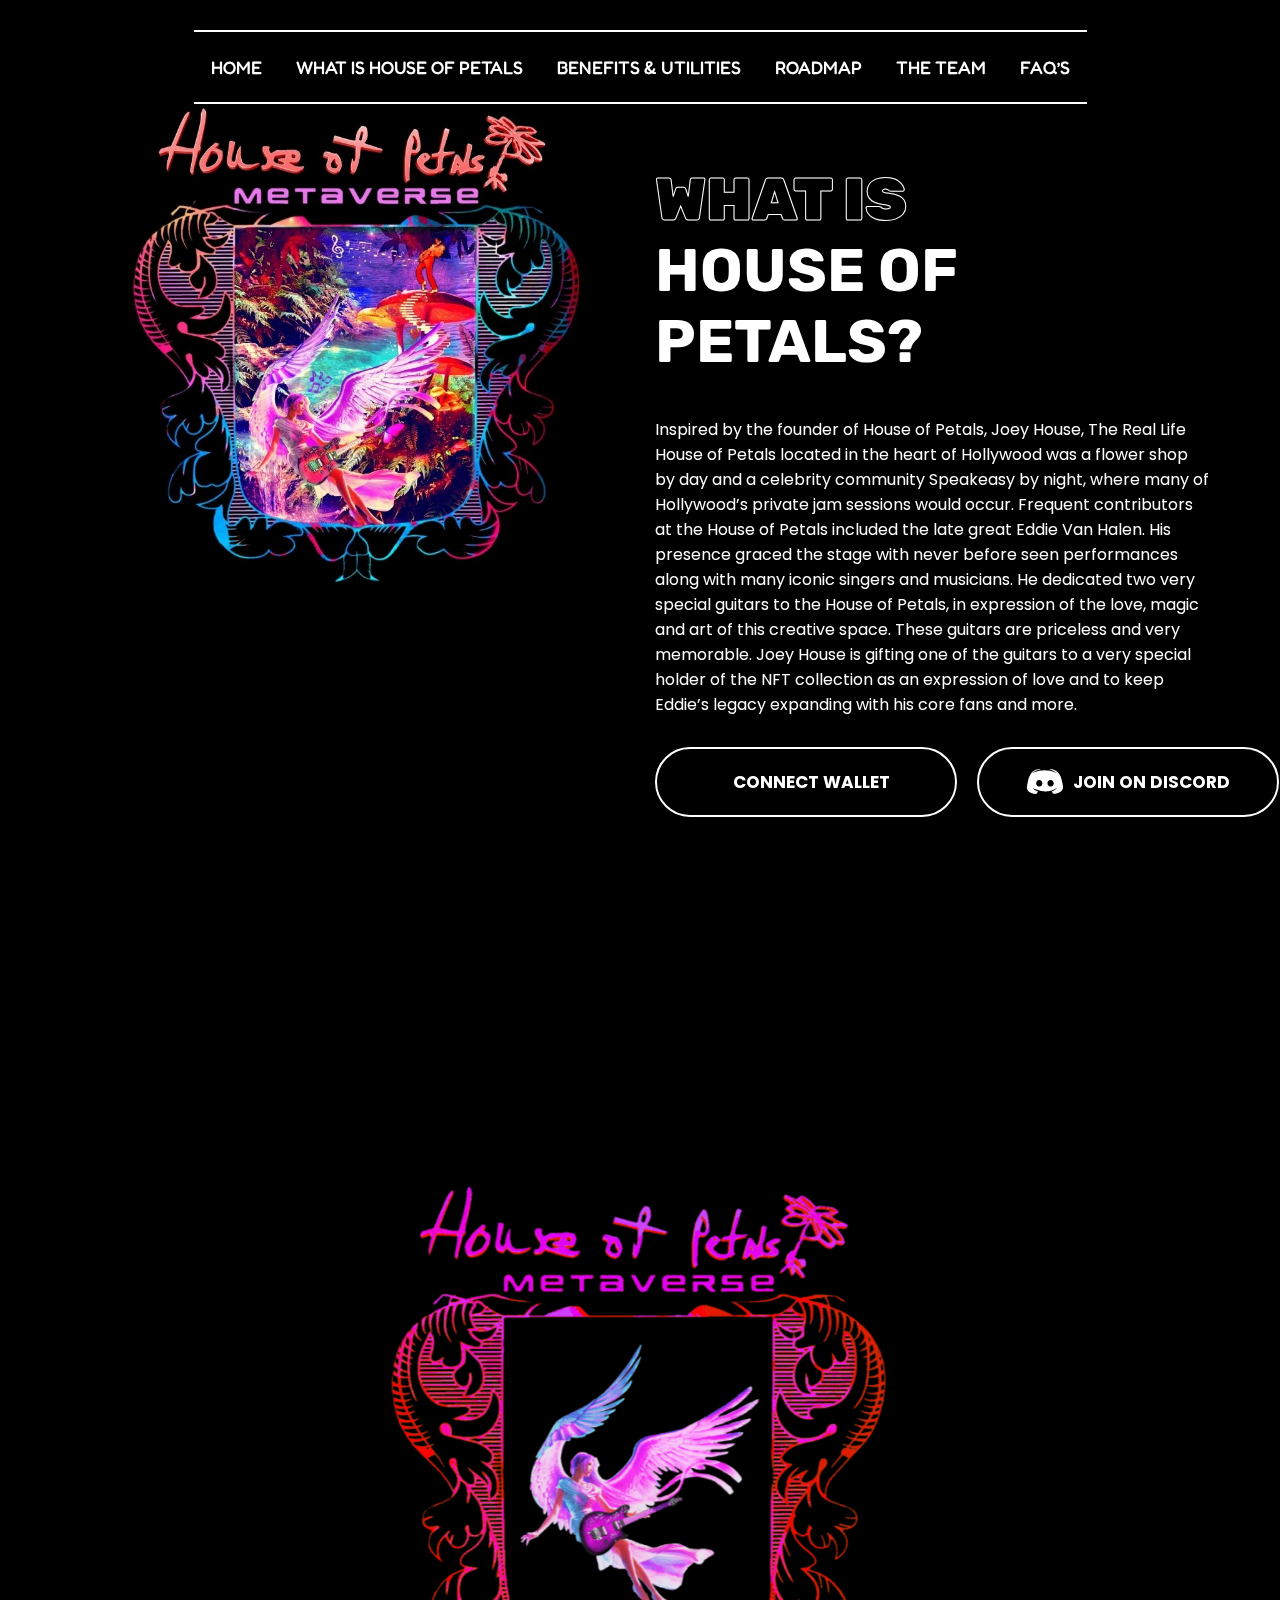
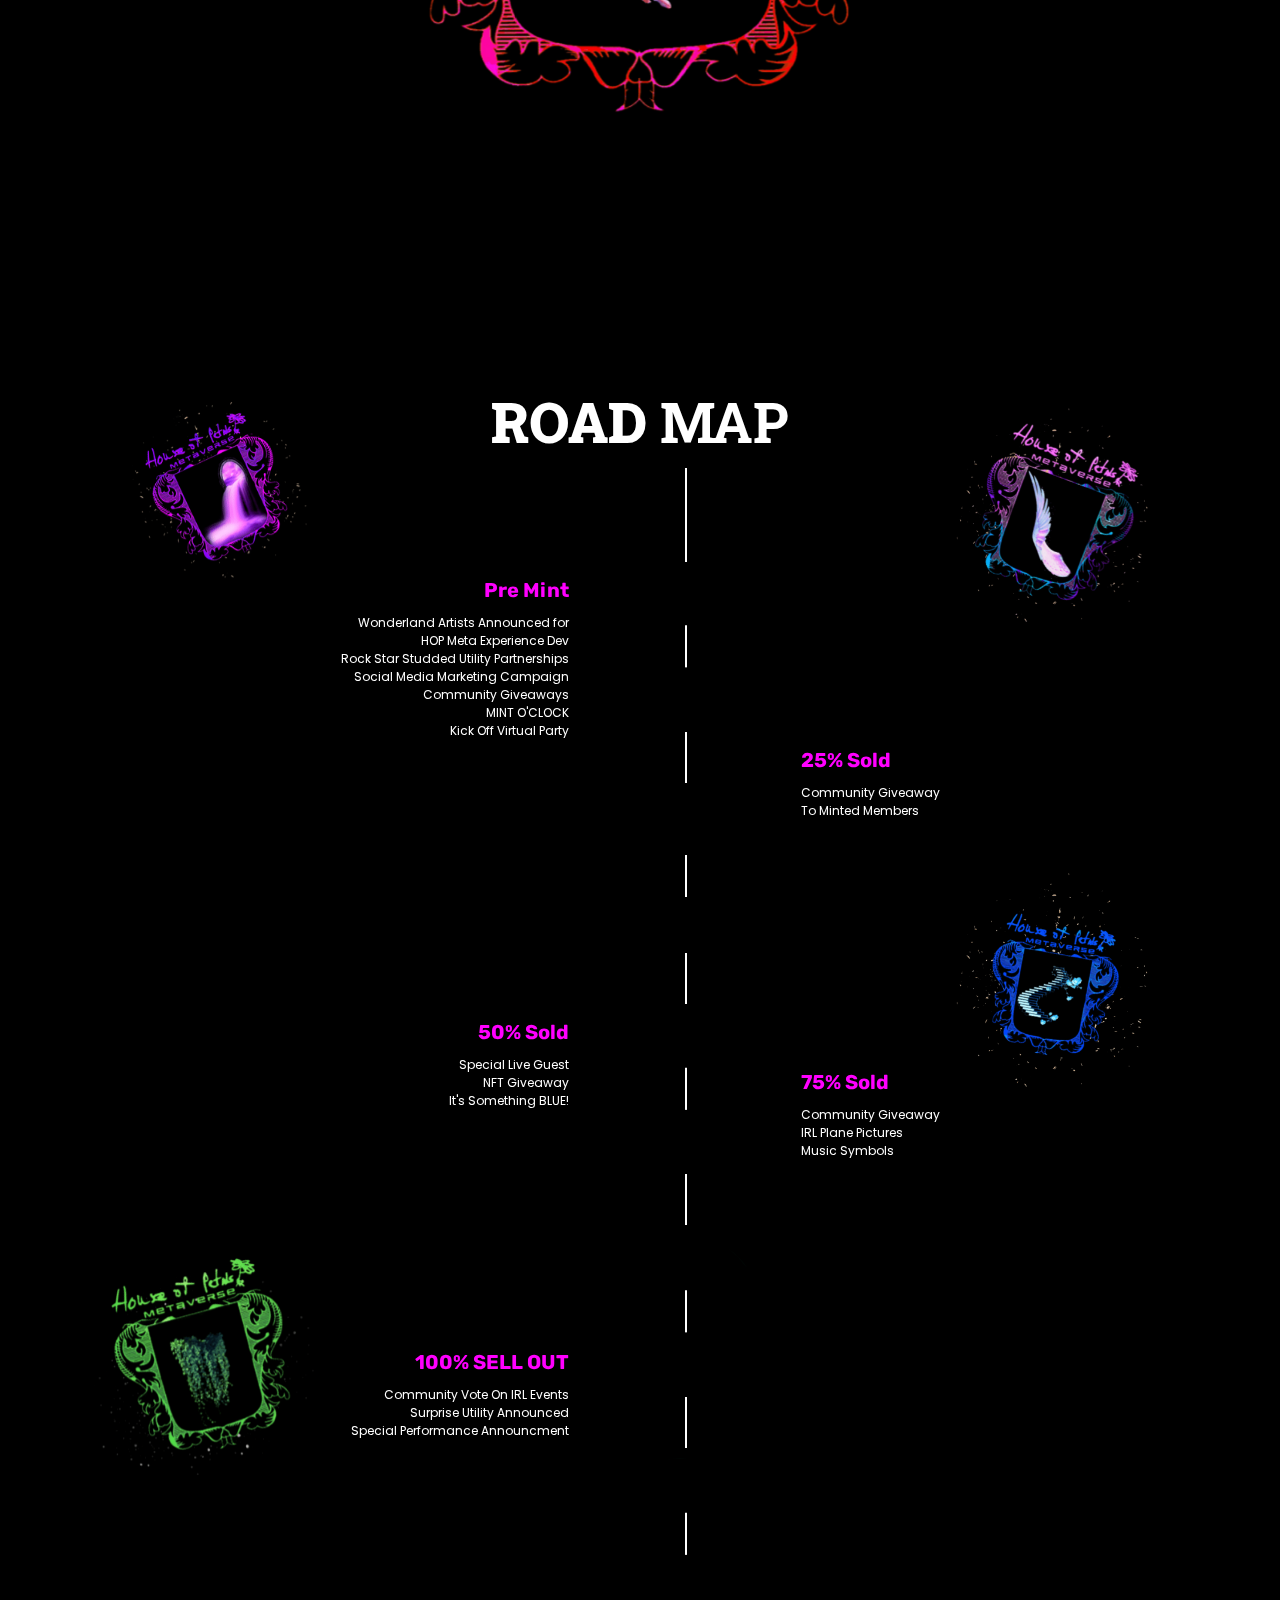
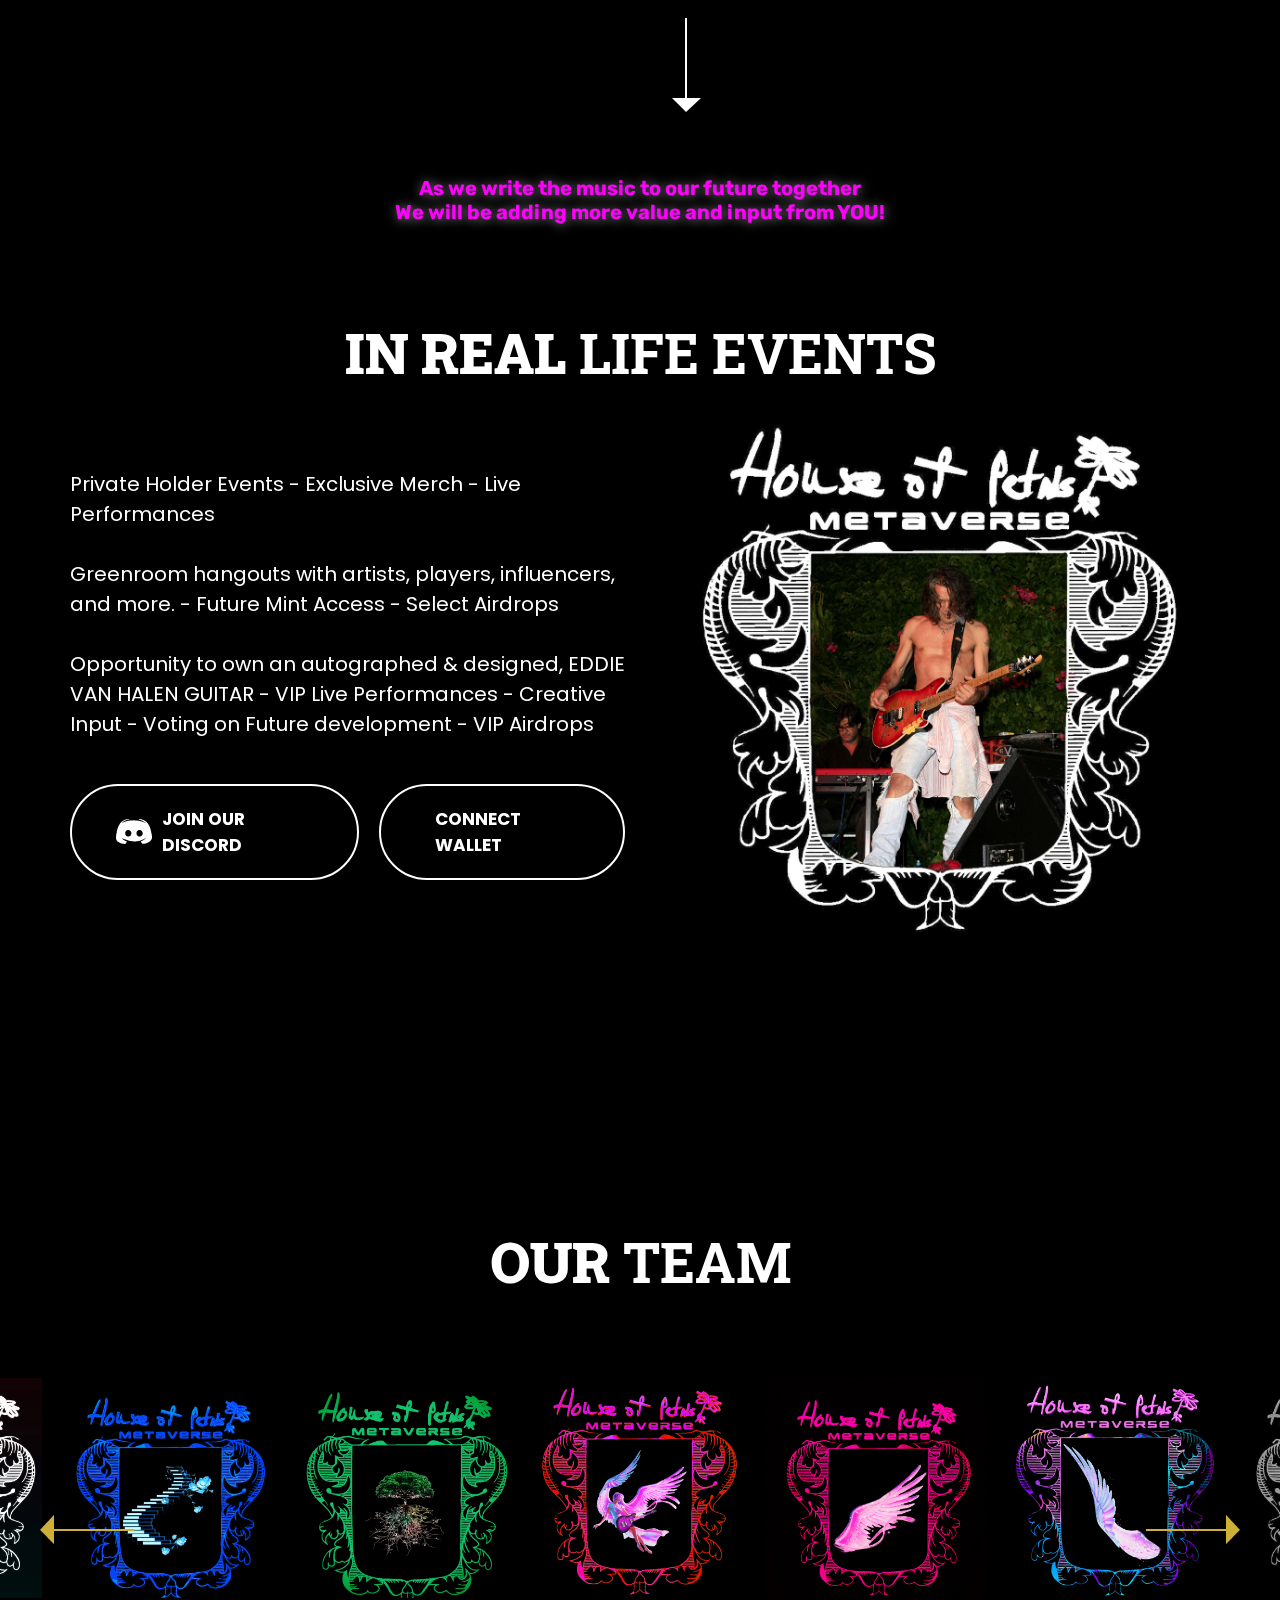
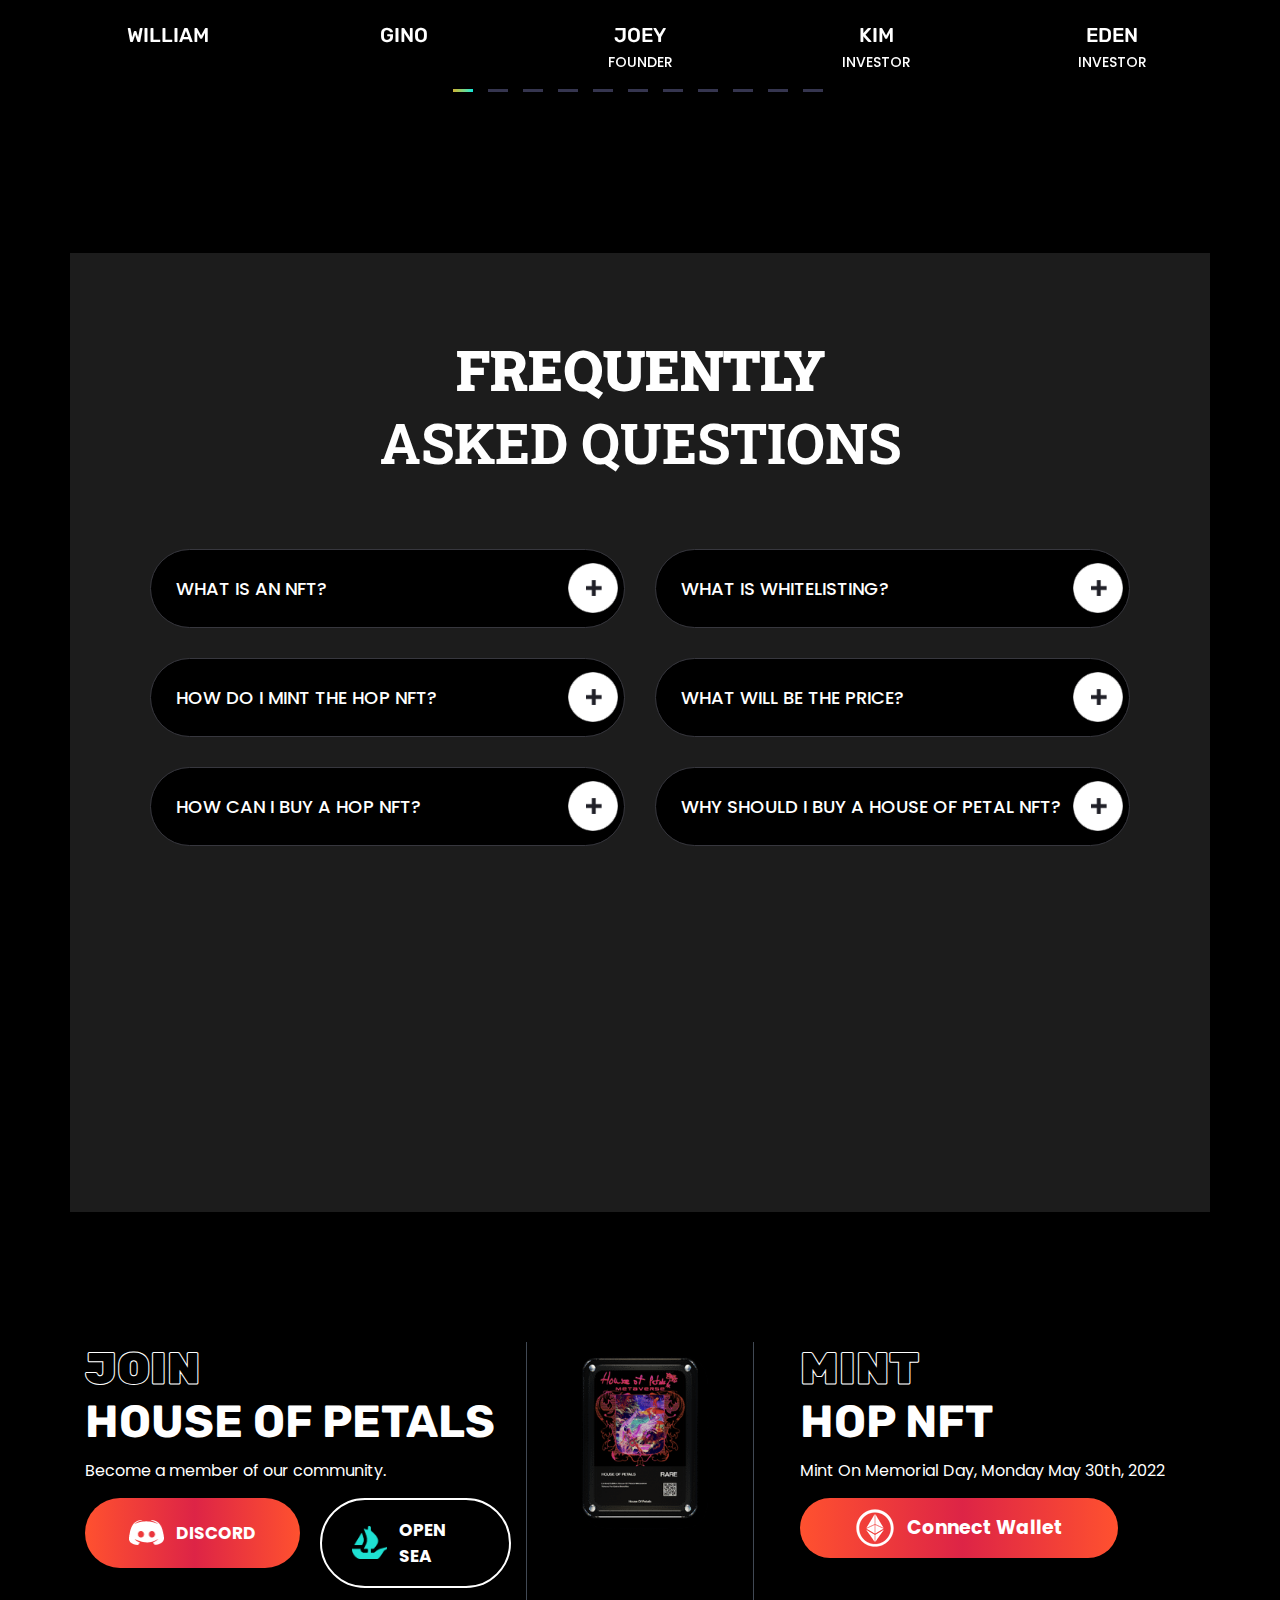
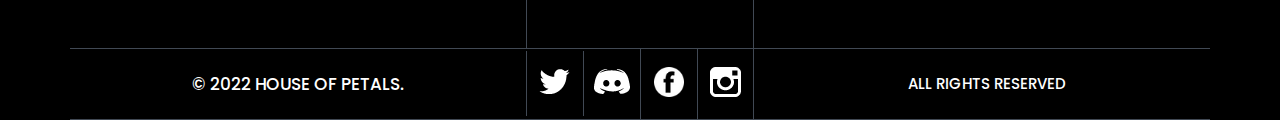
==== commit 6851e492: "xDD" ====
--- a/home.html
+++ b/home.html
@@ -71,44 +71,29 @@
       </div>
 	  
 	  
-      <div class="home_what"  id="intro">
+<div class="home_what" id="intro">
          <div class="container">
             <div class="what_flex">
                <div class="what_inner">
-                  <div class="what_inner_text visible-xs" data-aos="fade-up" data-aos-duration="1000">
+                  <div class="what_inner_text visible-xs aos-init aos-animate" data-aos="fade-up" data-aos-duration="1000">
                      <h3><em>WHAT IS</em><br> HOUSE OF PETALS?</h3>
                   </div>
-                  <div class="what_inner_img" data-aos="fade-right" data-aos-duration="1000">
-                     <img src="images/img_round2.jpg"  title="" alt="">
+                  <div class="what_inner_img aos-init aos-animate" data-aos="fade-right" data-aos-duration="1000">
+                     <img src="images/img_round2.jpg" title="" alt="">
                   </div>
                </div>
                <div class="what_inner">
-                  <div class="what_inner_text" data-aos="fade-left" data-aos-duration="1000">
+                  <div class="what_inner_text aos-init aos-animate" data-aos="fade-left" data-aos-duration="1000">
                      <h3 class="hidden-xs"><em>WHAT IS</em><br>HOUSE OF PETALS?</h3>
                      <p>Inspired by the founder of House of Petals, Joey House, The Real Life House of Petals located in the heart of Hollywood was a flower shop by day and a celebrity community Speakeasy by night, where many of Hollywood’s private jam sessions would occur. Frequent contributors at the House of Petals included the late great Eddie Van Halen. His presence graced the stage with never before seen performances along with many iconic singers and musicians. He dedicated two very special guitars to the House of Petals, in expression of the love, magic and art of this creative space. These guitars are priceless and very memorable. Joey House is gifting one of the guitars to a very special holder of the NFT collection as an expression of love and to keep Eddie’s legacy expanding with his core fans and more.</p>
-                    <div class="view_all">
-                  <a href="#collapse1" class="nav-toggle"><span>Read More</span></a>
-<div id="collapse1" style="display:none">
-				
- <p>This one-of-kind Hollywood experience will be recreated in the House of Petals
-Metaverse. House of Petals will launch an exclusive NFT collection that will unlock many
-unique benefits and utilities to the community. The initial launch of 5150 House of Petals
-NFT “All Access Badges” will give its holders access to private celebrity events in Real
-Life (RL) and in the House of Petals Metaverse virtual experience. This collection is
-more than just a virtual collection since it is backed by physical assets like custom
-guitars, including the exclusive gifted and signed guitar by Eddie Van Halen.
-</p>
-                     <h4>
-                      House of Petals was and will be an environment of love and collaboration, invoking that
-raw creative energy that really fuels the art and music world.
-
-5% of the proceeds from the sale of these NFT’s will be donated in perpetuity to City of
-Hope for cancer research and providing music lessons to underprivileged music
-students to continue the philanthropic legacy of the founding contributors.
-                     </h4>                  			
-				
-</div>
-               </div>
+                    <div class="community_flex" style="margin-top: 30px;">
+                        <div class="community_inner" style="margin-bottom: 20px;">
+                           <a href="https://www.premint.xyz/house-of-petals-early-access-1/" target="blank" class="btn btn2"> <img src="" title="" alt=""> <span>CONNECT WALLET</span></a>
+                        </div><div class="community_inner">
+                           <a href="https://discord.gg/MjSBym6zFv" target="blank" class="btn btn2">  <img src="images/btn_img2.png"  title="" alt=""> <span>JOIN ON DISCORD</span></a>
+                        </div>
+						
+                     </div>
 
 
                   </div>
@@ -116,6 +101,8 @@
             </div>
          </div>
       </div>
+	  
+
 	  
       <div class="home_benifits"  id="benefits">
          <div class="container">
@@ -293,7 +280,7 @@
                </div>
             </div>
 
-            <div class="mobile_road_map_flex">
+            <div class="mobile_road_map_flex" style="text-align: center;;margin-top: 30px;">
                <div class="mobile_road_map_inner aos-init aos-animate" data-aos="fade-up" data-aos-duration="2000">
                   <div class="mobile_road_map_img">
                      <img src="images/bullets.png" title="" alt="">     
@@ -428,11 +415,11 @@
 VIP Airdrops
 </p>
                      <div class="community_flex">
-                        <div class="community_inner">
-                           <a href="#" class="btn btn2"> <img src="images/btn_img2.png" title="" alt=""> <span>JOIN OUR DISCORD</span></a>
+                        <div class="community_inner"style="margin-bottom: 20px;">
+                           <a href="https://discord.gg/MjSBym6zFv" target="blank" class="btn btn2"> <img src="images/btn_img2.png" title="" alt=""> <span>JOIN OUR DISCORD</span></a>
                         </div>
 						<div class="community_inner">
-                           <a href="#" class="btn btn2"> <img src="" title="" alt=""> <span>CONNECT WALLET</span></a>
+                           <a href="https://www.premint.xyz/house-of-petals-early-access-1/" target="blank" class="btn btn2"> <img src="" title="" alt=""> <span>CONNECT WALLET</span></a>
                         </div>
                      </div>
                   </div>
--- a/style.css
+++ b/style.css
@@ -114,7 +114,7 @@
 .home_bored_bunny_inner{width:25%}
 .home_bored_text{position:absolute;bottom:0;left:0;right:0;margin:0 auto;text-align:center}
 .home_bored_text h3{font-size:200px;color:#fff;margin:0;text-align:center;font-family:'Rubik';font-weight:900}
-.home_benifits{padding:135px 0;background-repeat:no-repeat;background-size:cover}
+.home_benifits{padding: 75px 0;background-repeat:no-repeat;background-size:cover}
 .home_benifits_heading h3{font-size:70px;color:#fff;margin:0 0 10px;font-family: 'Roboto Slab';font-weight:700;text-align:center}
 .home_benifits_heading h3 em{font-style:normal;font-weight:900}
 .home_benifits_heading p{font-size:17px;margin:0 0 35px;color:#fff;font-family:'Poppins';font-weight:400;text-align:center}
@@ -402,7 +402,7 @@
 .what_inner_text h3 {font-size: 30px;margin:20px 0 20px;text-align: center;}
 .what_inner_img{text-align: center;max-width: 300px;
 margin: 0 auto 35px;}
-.what_inner_text p {font-size: 13px;padding-left: 30px;margin-bottom: 40px;}
+.what_inner_text p {font-size: 13px;padding-left: 30px;margin-bottom: 40px;text-align: center;}
 
 .what_inner_text h4 {
 font-size: 14px;}
@@ -492,8 +492,8 @@
 }
 
 .community_flex {
-justify-content: center;
-}
+
+display: flex;align-content: center;flex-wrap: nowrap;flex-direction: column;align-items: center;justify-content: center;}
 .community_inner .btn {
 font-size: 10px;
 padding: 18px 20px;}
@@ -666,8 +666,8 @@
 }
 .to_be_announced h5 {text-align: center;font-size: 13px;}
 .home_road_map_text h3 {
-font-size: 14px;}
-.home_road_map_text p { font-size: 10px; }
+font-size: 19px;}
+.home_road_map_text p { font-size: 13px; }
 .home_community {
 padding: 70px 0 50px;}
 .footer_div {
@@ -688,7 +688,7 @@
 .mobile_road_map_inner{
 display: flex;margin-bottom: 20px;
 
-}
+align-items: center;justify-content: center;}
 .mobile_road_map_text{margin-left:20px;}
 
 
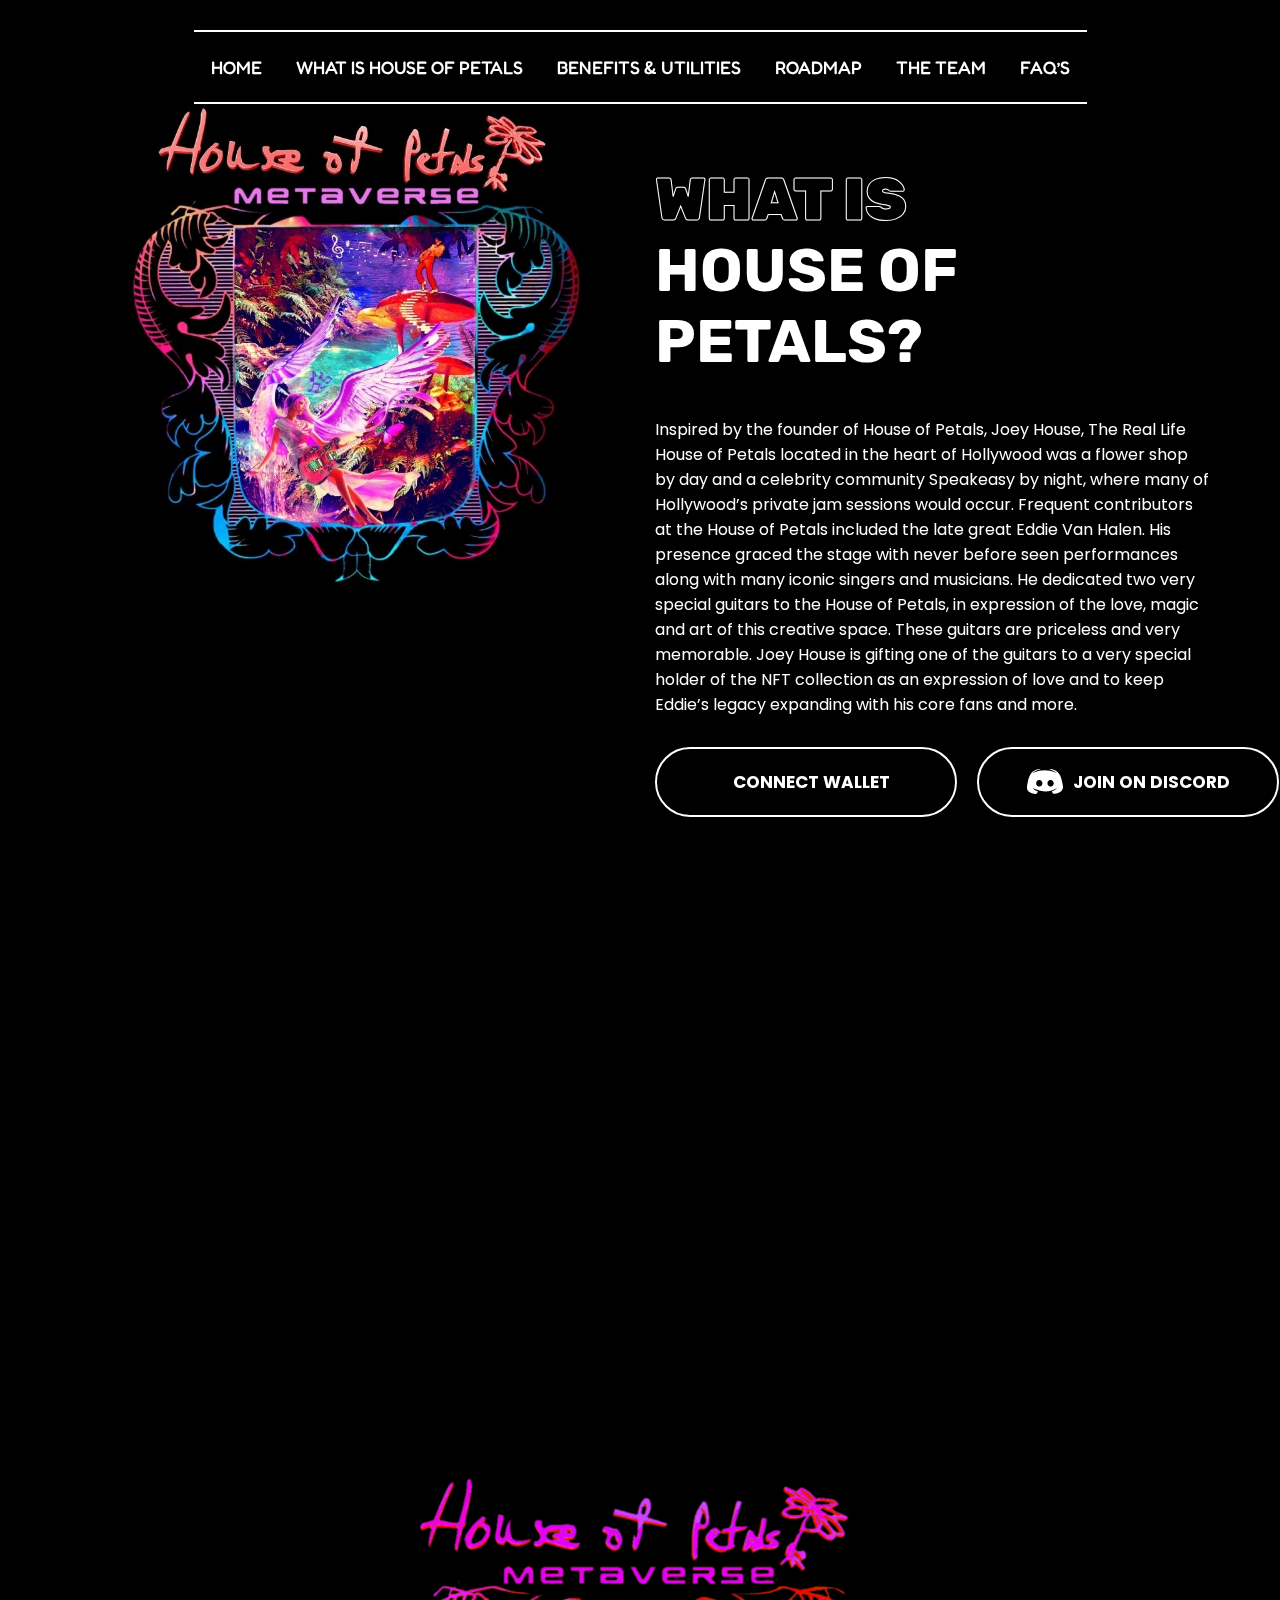
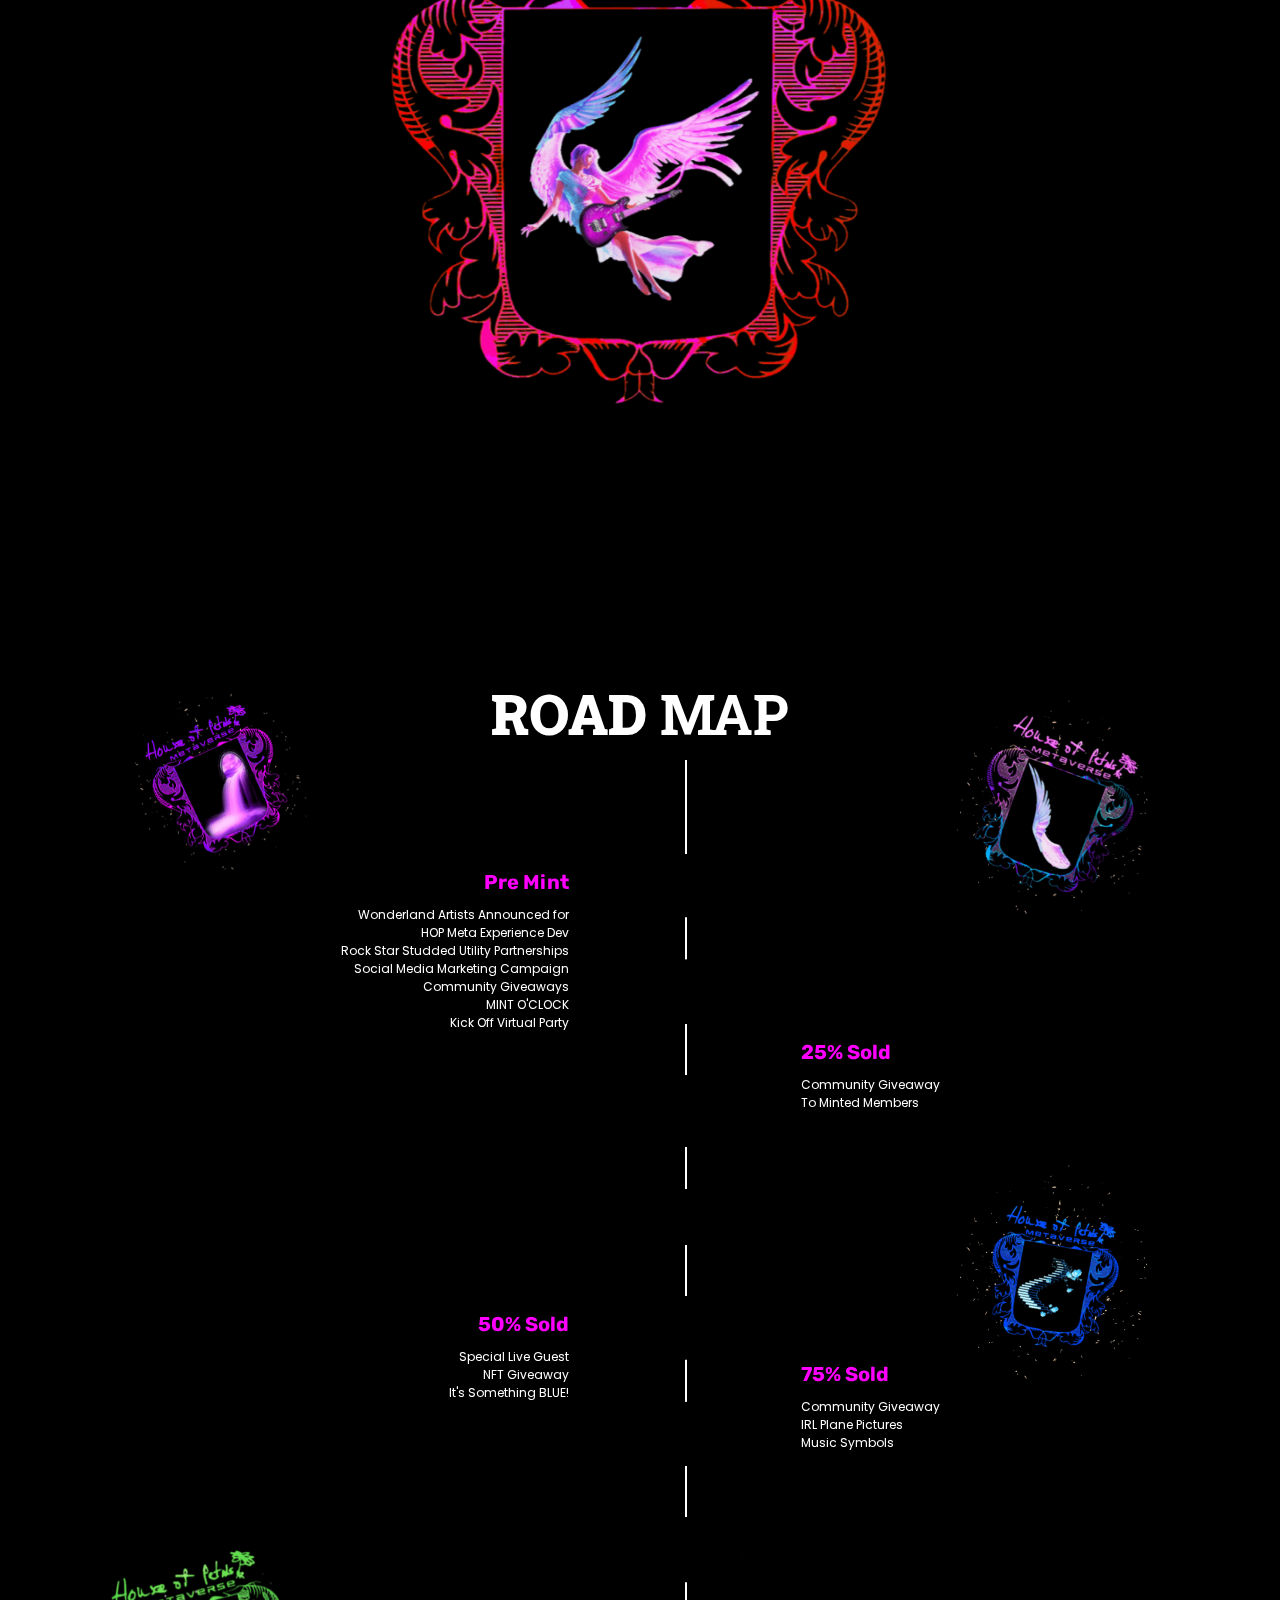
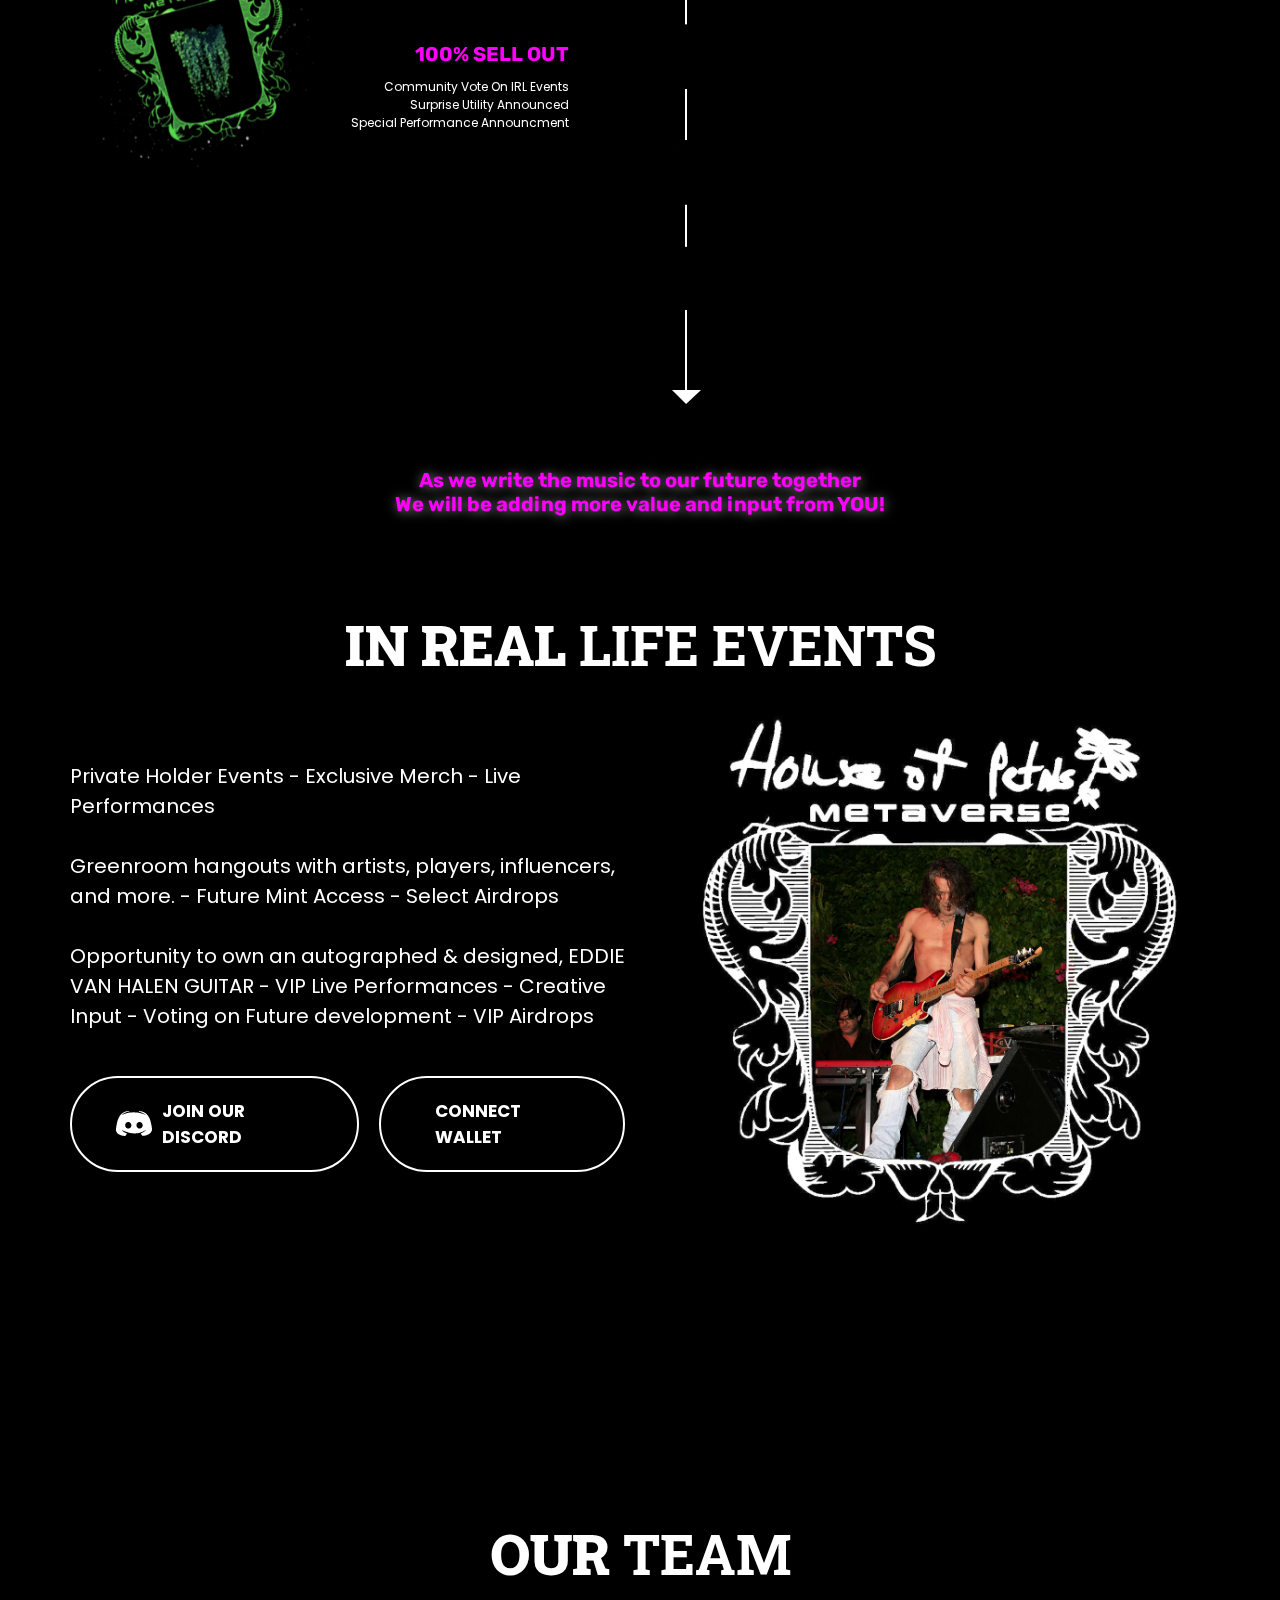
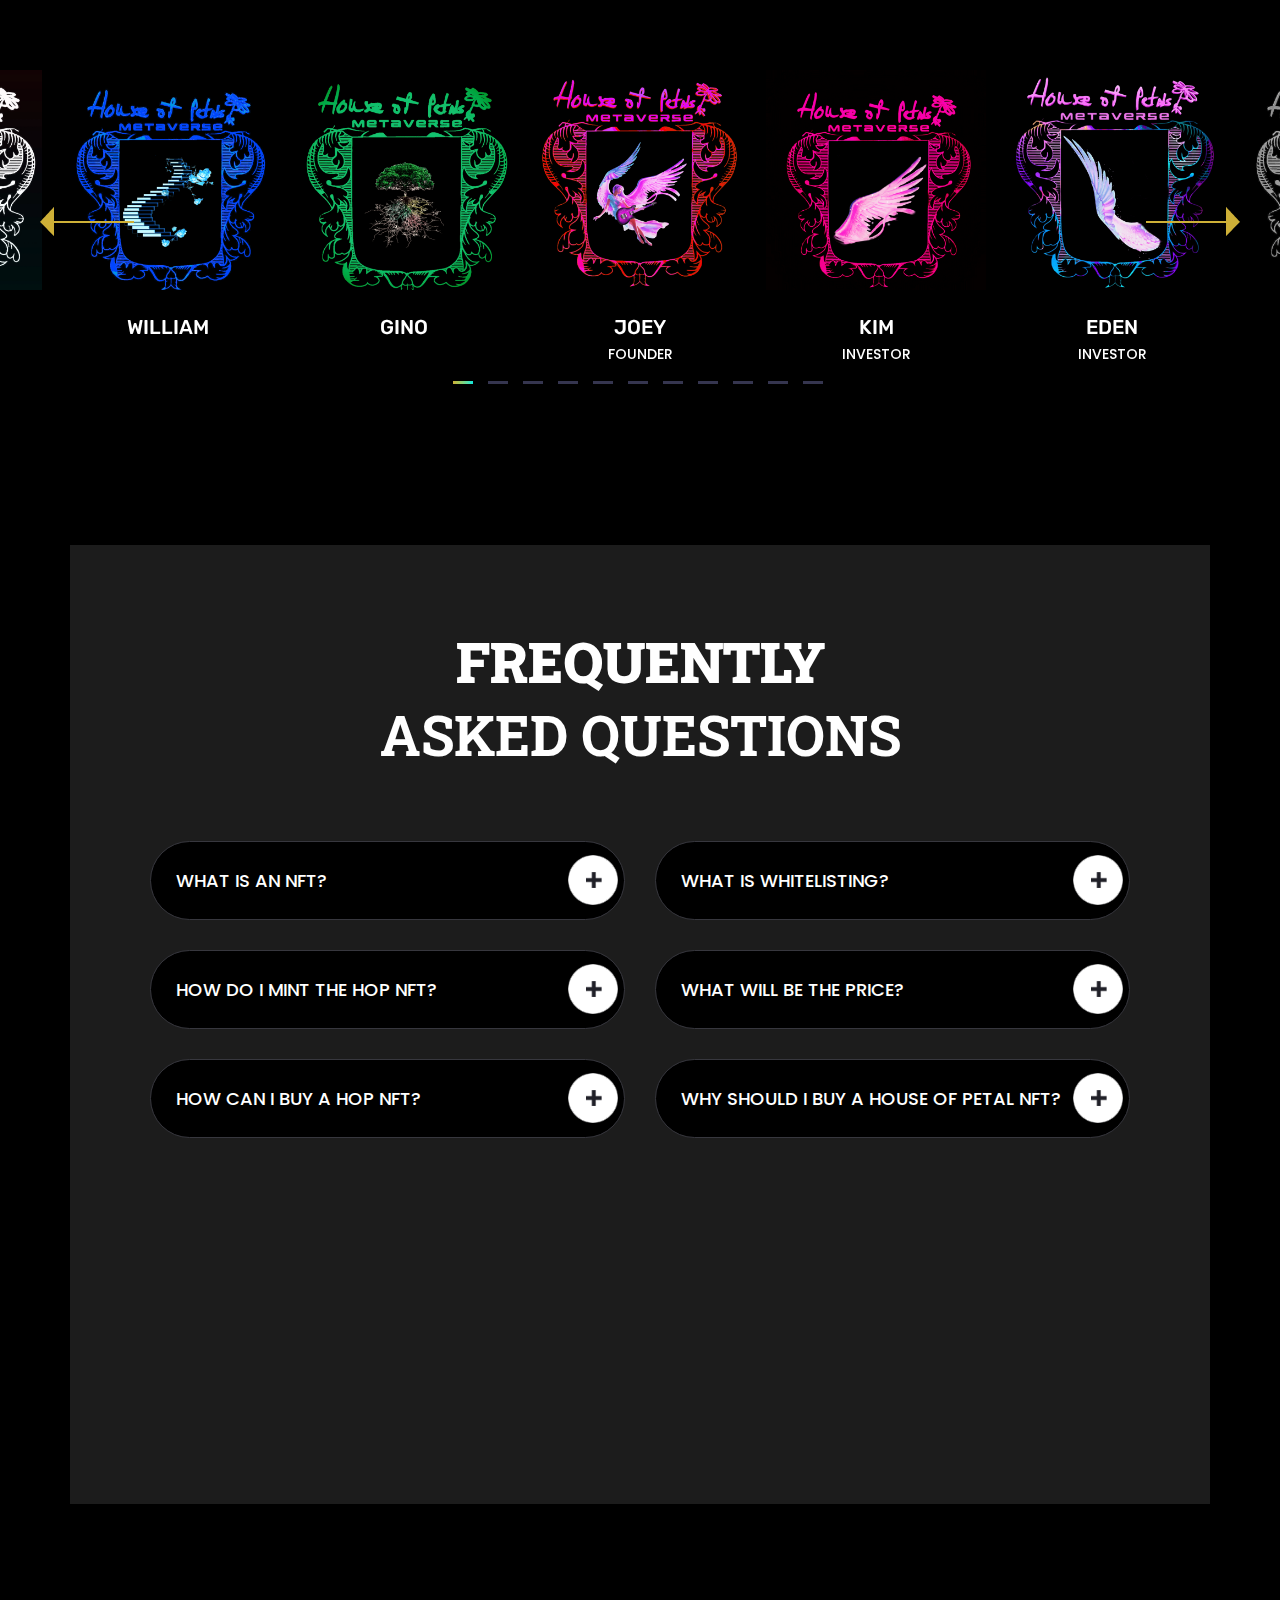
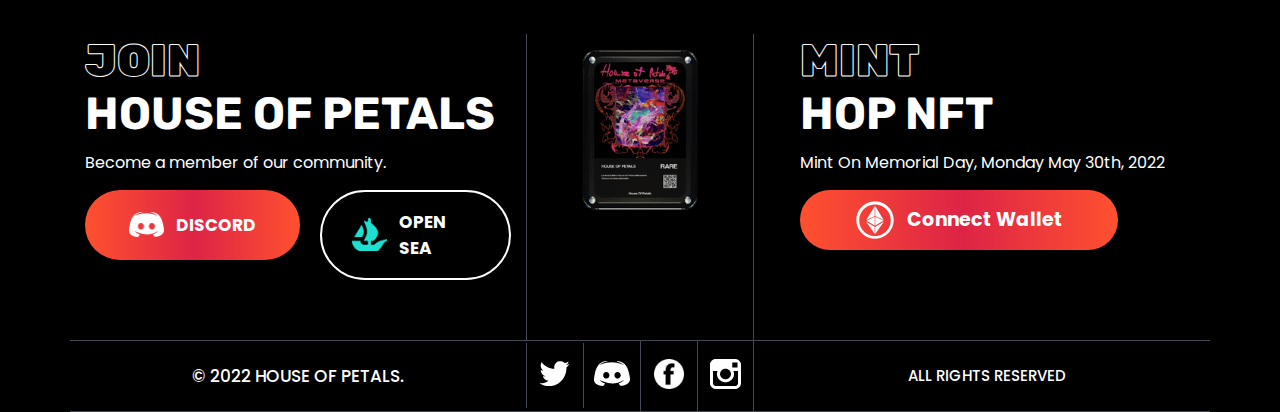
==== commit b7ed0cf6: "xx" ====
--- a/home.html
+++ b/home.html
@@ -102,6 +102,58 @@
          </div>
       </div>
 	  
+	  
+ <div class="home_as_seen" id="as_seen" data-aos="fade-up" data-aos-duration="1000">
+         <div class="container">
+            <div class="home_as_seen_max">
+               <div class="home_as_seen_box">
+                  <h3><em>AS</em> SEEN ON</h3>
+                  <div class="as_seen_logo">
+                     <div class="as_seen_inner">
+                        <div class="as_seen_img">
+                           <img src="images/seen1.png" title="" alt="" >   
+                        </div>
+                     </div>
+                     <div class="as_seen_inner">
+                        <div class="as_seen_img">
+                           <img src="images/seen2.png" title="" alt="" >   
+                        </div>
+                     </div>
+                     <div class="as_seen_inner">
+                        <div class="as_seen_img">
+                           <img src="images/seen3.png" title="" alt="" >   
+                        </div>
+                     </div>
+                     <div class="as_seen_inner">
+                        <div class="as_seen_img">
+                           <img src="images/seen4.png" title="" alt="" >   
+                        </div>
+                     </div>
+                     <div class="as_seen_inner">
+                        <div class="as_seen_img">
+                           <img src="images/seen5.png" title="" alt="" >   
+                        </div>
+                     </div>
+                     <div class="as_seen_inner">
+                        <div class="as_seen_img">
+                           <img src="images/seen6.png" title="" alt="" >   
+                        </div>
+                     </div>
+                     <div class="as_seen_inner">
+                        <div class="as_seen_img">
+                           <img src="images/seen7.png" title="" alt="" >   
+                        </div>
+                     </div>
+                     <div class="as_seen_inner">
+                        <div class="as_seen_img">
+                           <img src="images/seen8.png" title="" alt="" >   
+                        </div>
+                     </div>
+                  </div>
+               </div>
+            </div>
+         </div>
+      </div>
 
 	  
       <div class="home_benifits"  id="benefits">
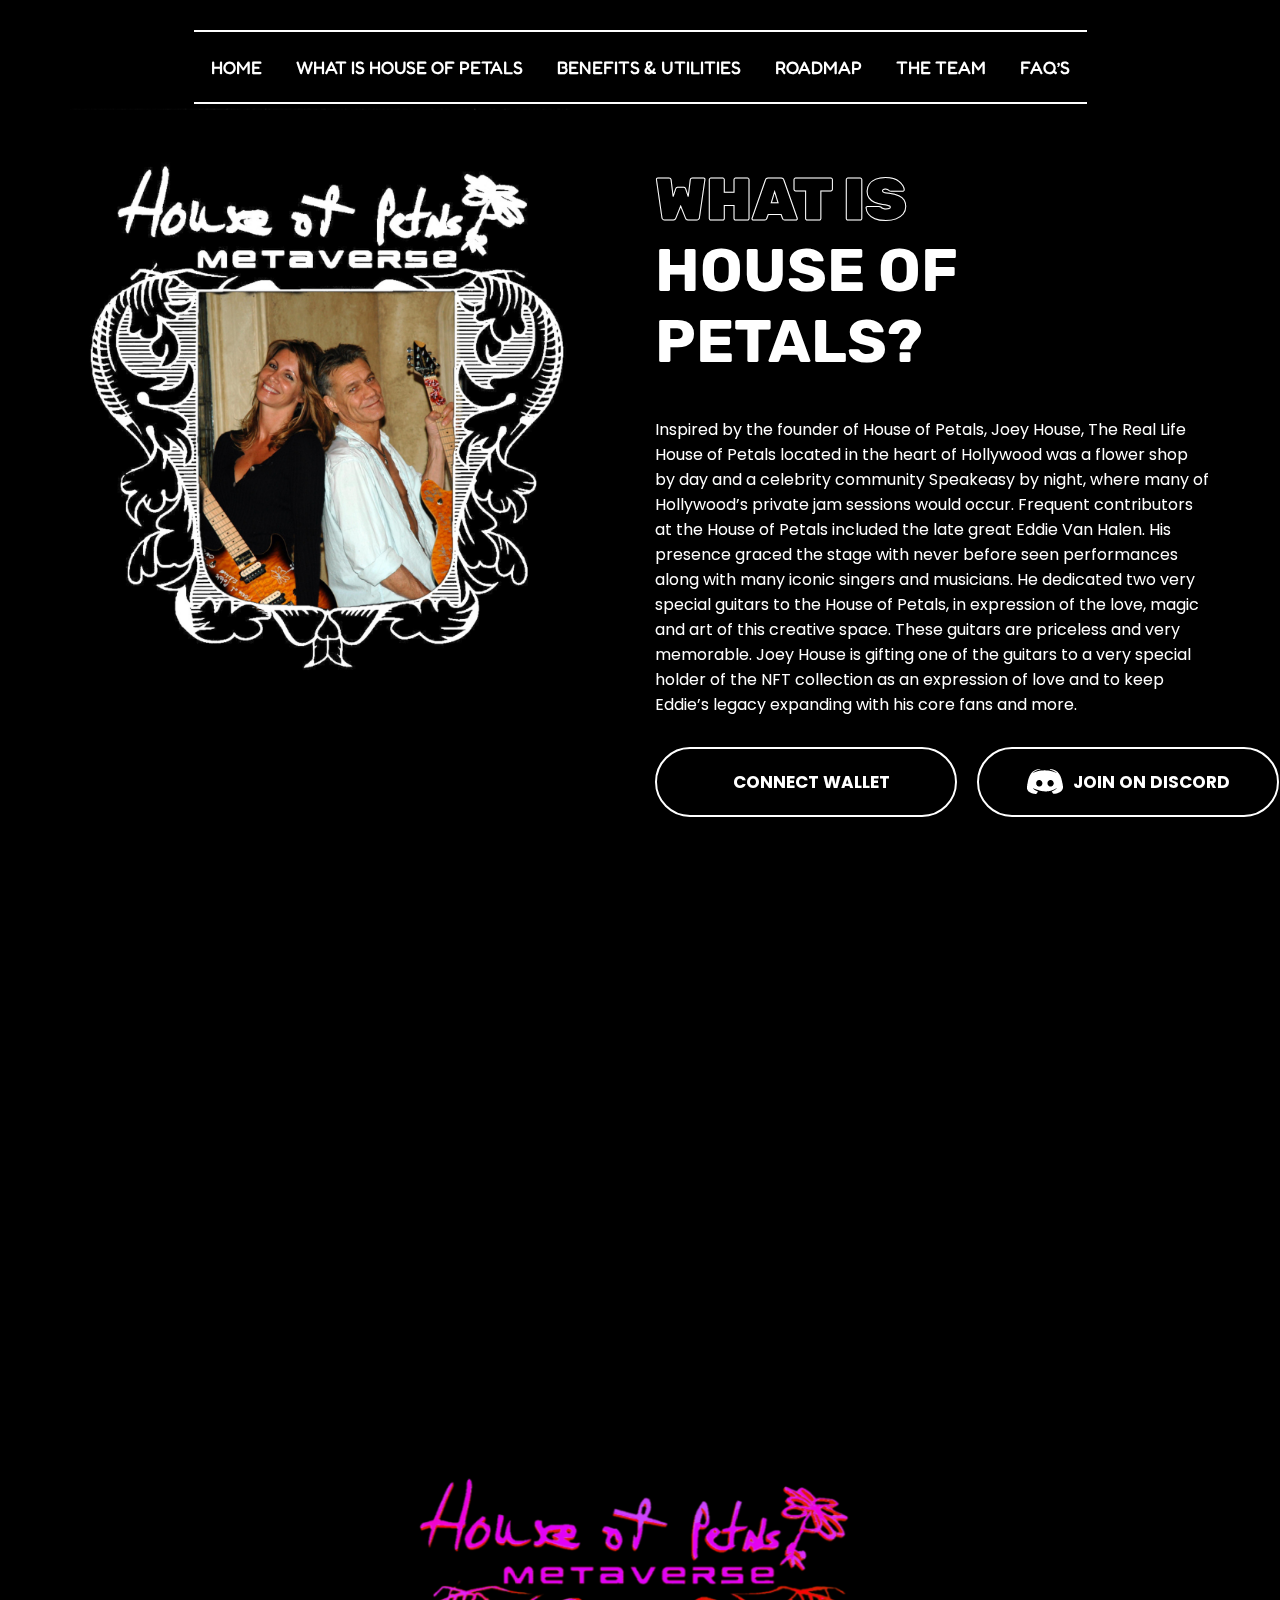
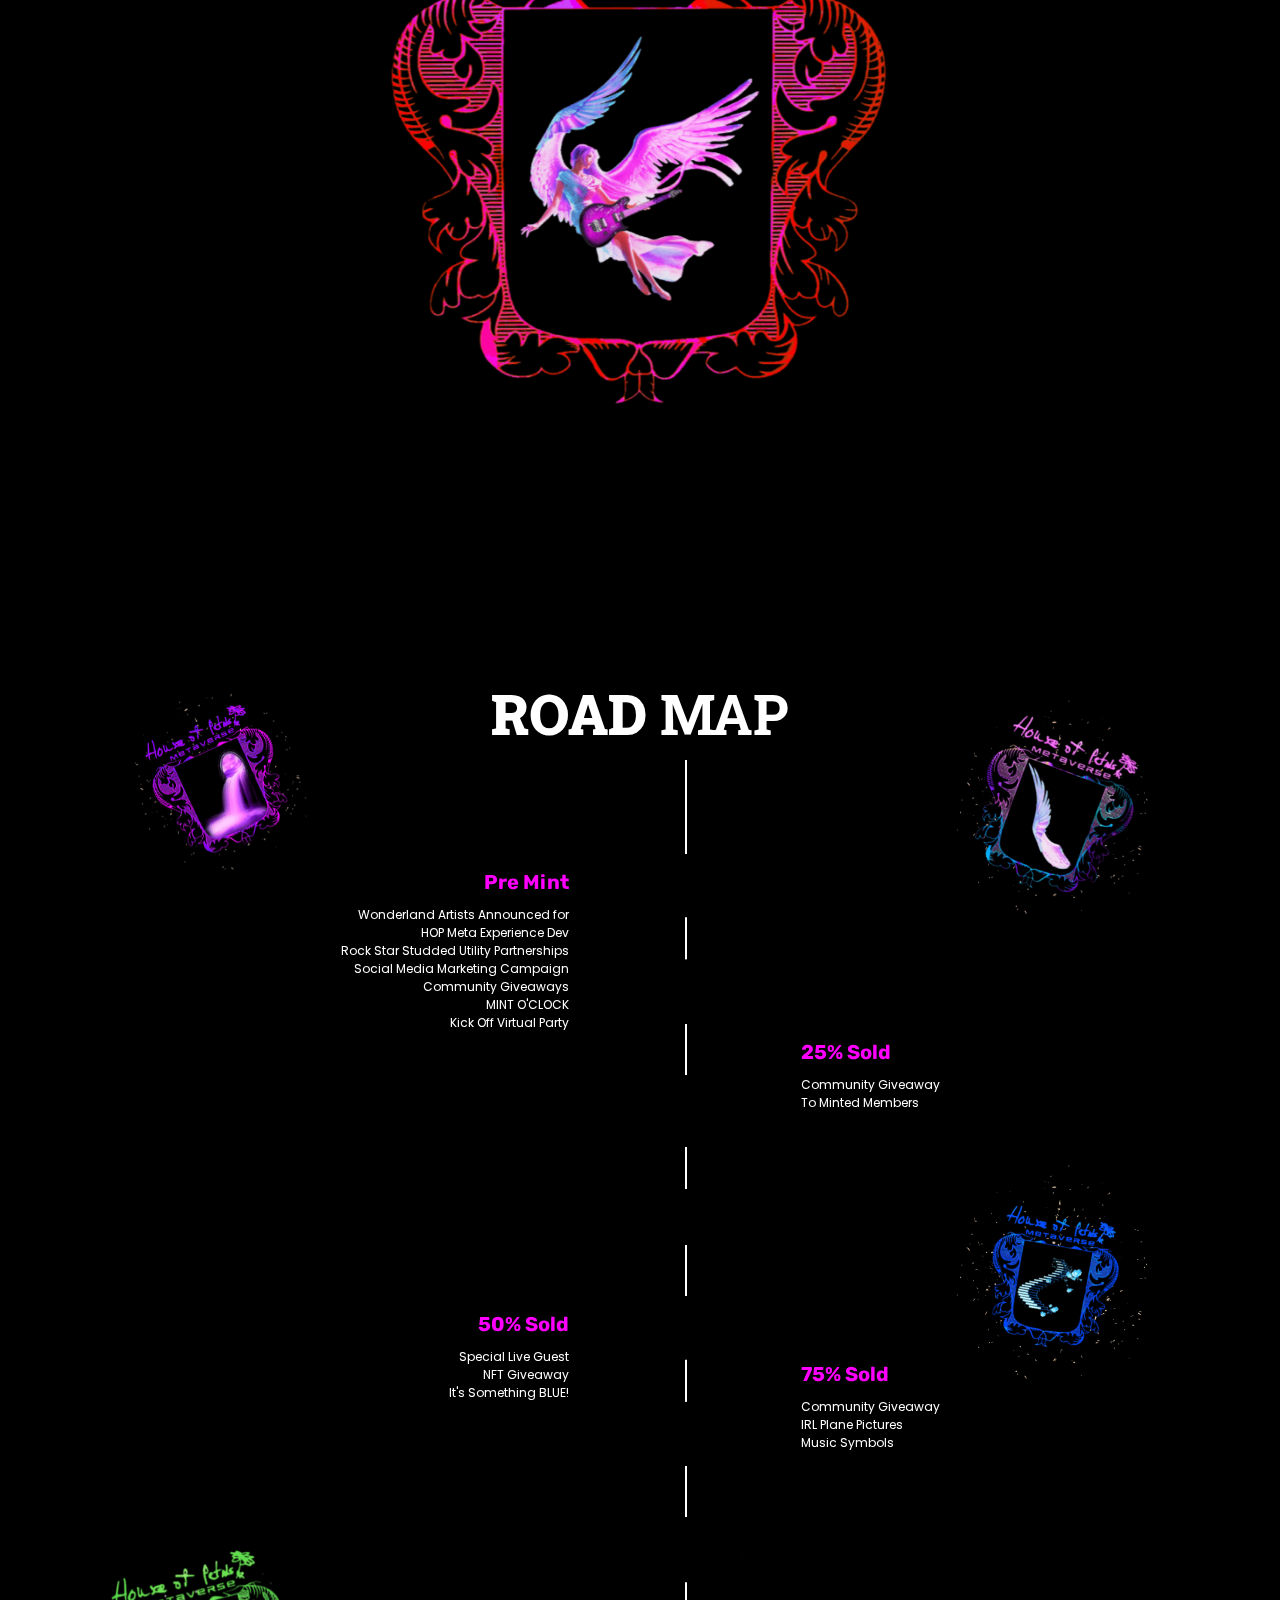
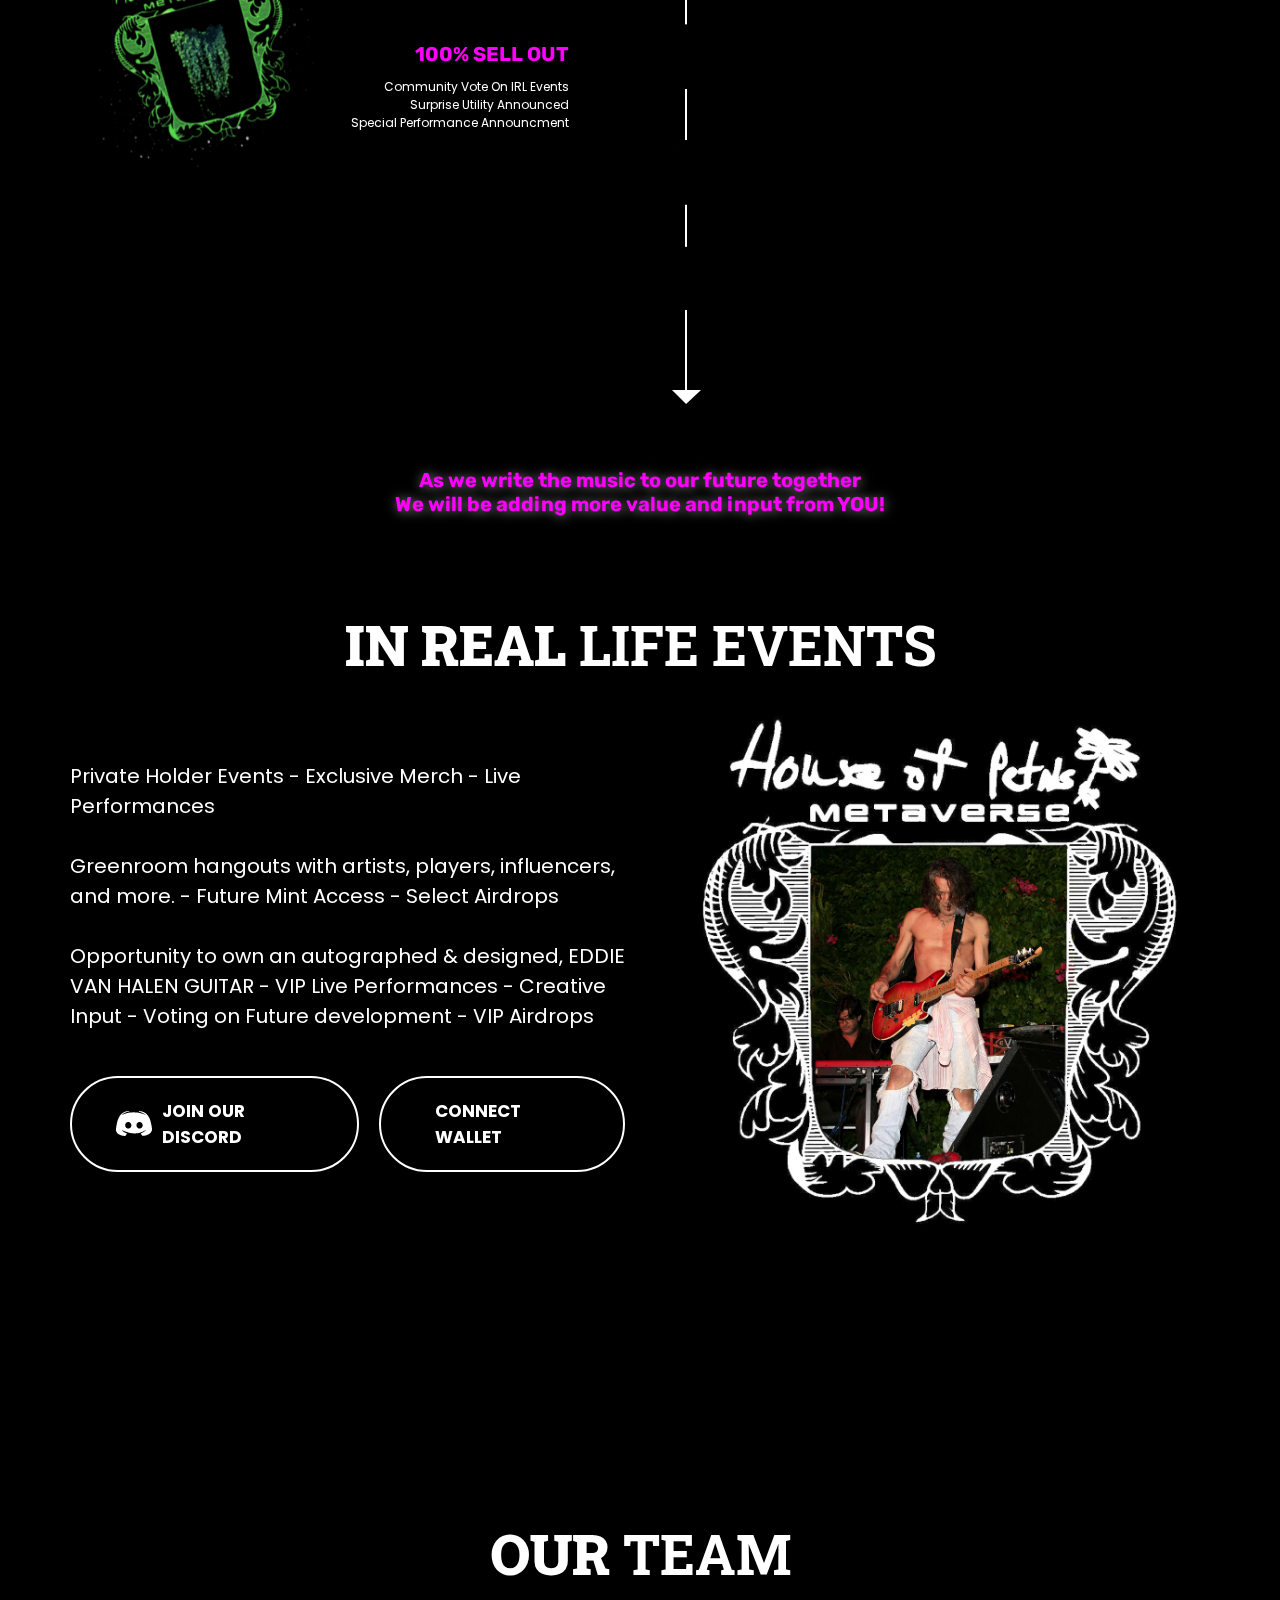
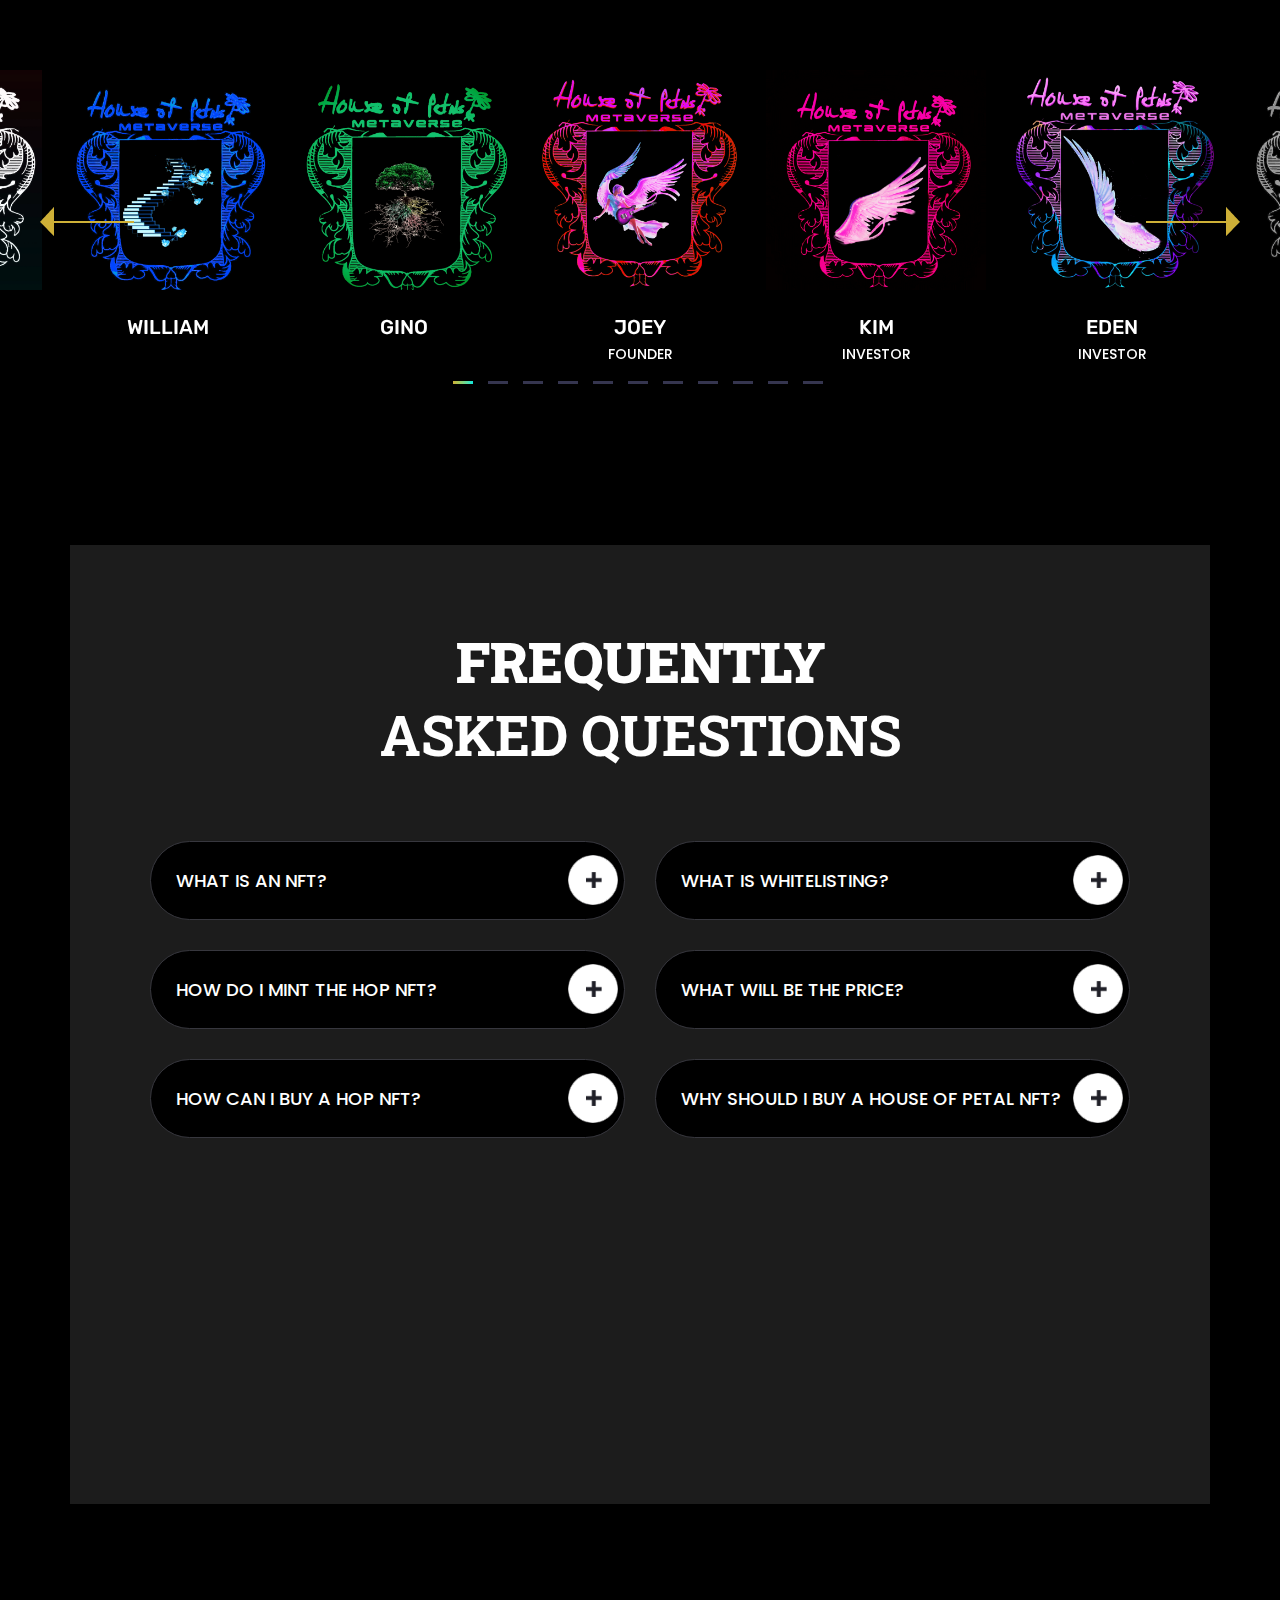
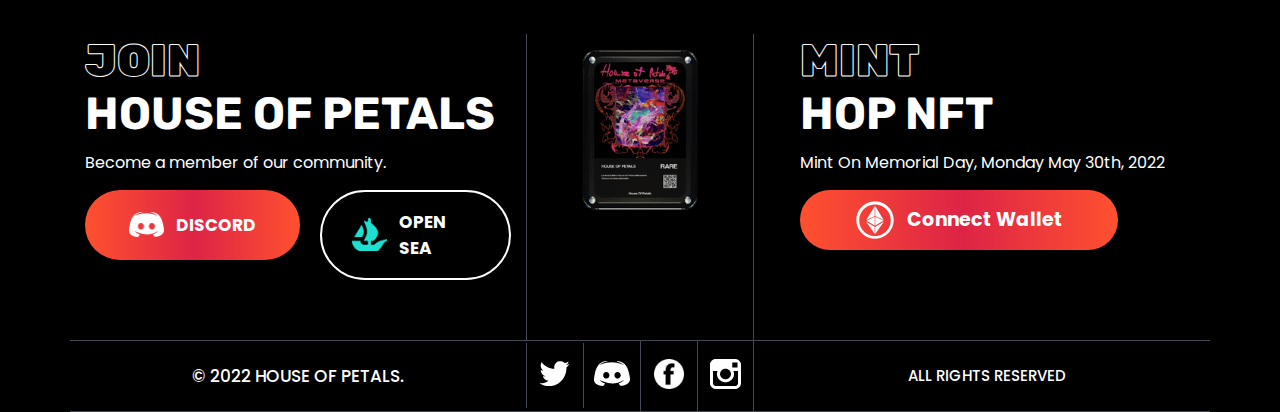
==== commit 66e2646f: "asdasd" ====
--- a/home.html
+++ b/home.html
@@ -79,7 +79,7 @@
                      <h3><em>WHAT IS</em><br> HOUSE OF PETALS?</h3>
                   </div>
                   <div class="what_inner_img aos-init aos-animate" data-aos="fade-right" data-aos-duration="1000">
-                     <img src="images/img_round2.jpg" title="" alt="">
+                     <img src="images/img_round2.png" title="" alt="">
                   </div>
                </div>
                <div class="what_inner">
@@ -187,9 +187,9 @@
                <div class="benifits_position benifits_position3" data-aos="fade-up" data-aos-duration="4000">
                   <div class="benifits_position_box">
                   
-                     <h3>OUR <br> COLLECTION</h3>
-                  </div>
-                  <p>A collection of 5150 unique “ALL ACCESS BADGES” on the Ethereum Blockchain.</p>
+                     <h3>5% PROCEEDS <br> TO CHARITIES</h3>
+                  </div>
+                  <p>5% of the Primary Sale & Secondary Sale Revenue Proceeds to the Charities.</p>
                </div>
                <div class="benifits_position benifits_position4" data-aos="fade-up" data-aos-duration="2000">
                   <div class="benifits_position_box">
--- a/style.css
+++ b/style.css
@@ -281,7 +281,7 @@
 }
 .mobile_road_map_flex{display: none;}
 
-.what_inner_img{position: relative;}
+.what_inner_img{position: relative;max-height: 80%;max-width: 80%;}
 .round_icon{position: absolute;bottom: 0;}
 .round_icon1{bottom: 35%;left: 33%;animation: myOrbit 10s linear infinite;}
 .round_icon2{left: 33%;bottom: 29%;animation: myOrbit 12s linear infinite;}
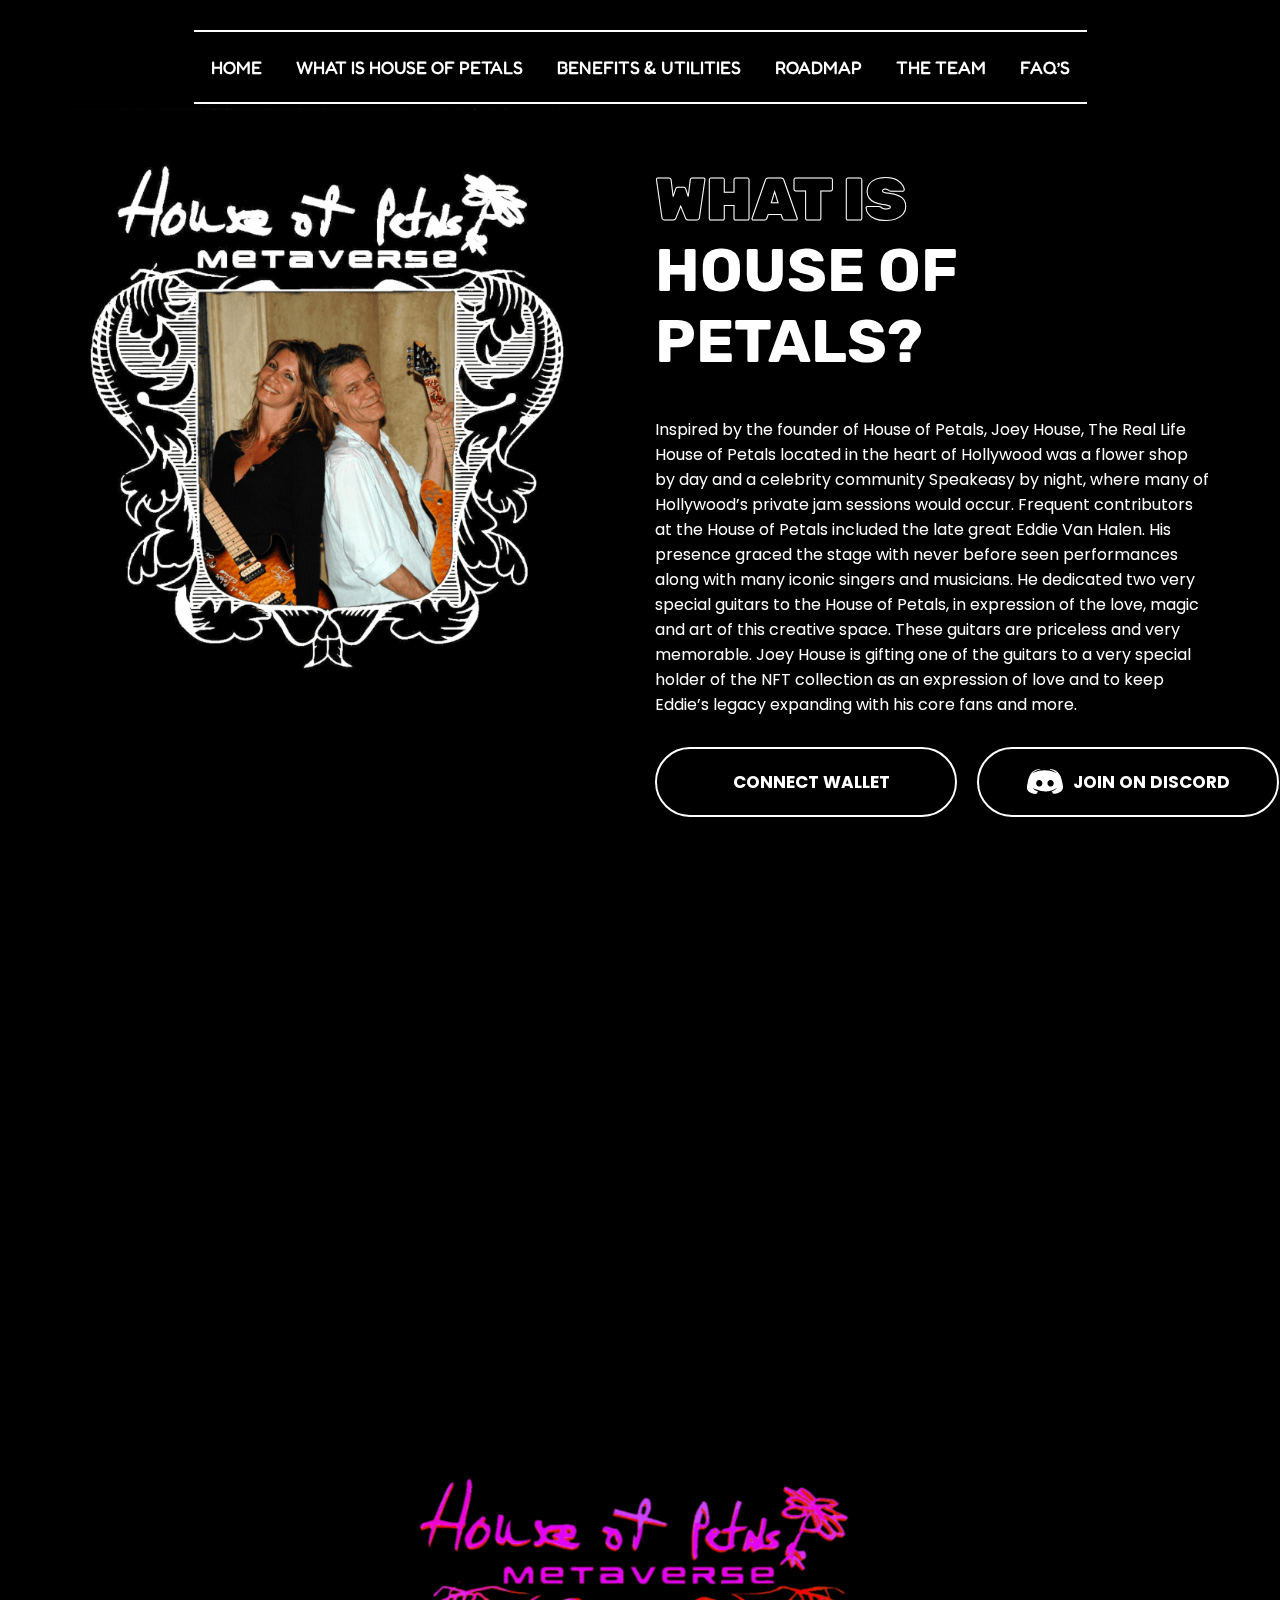
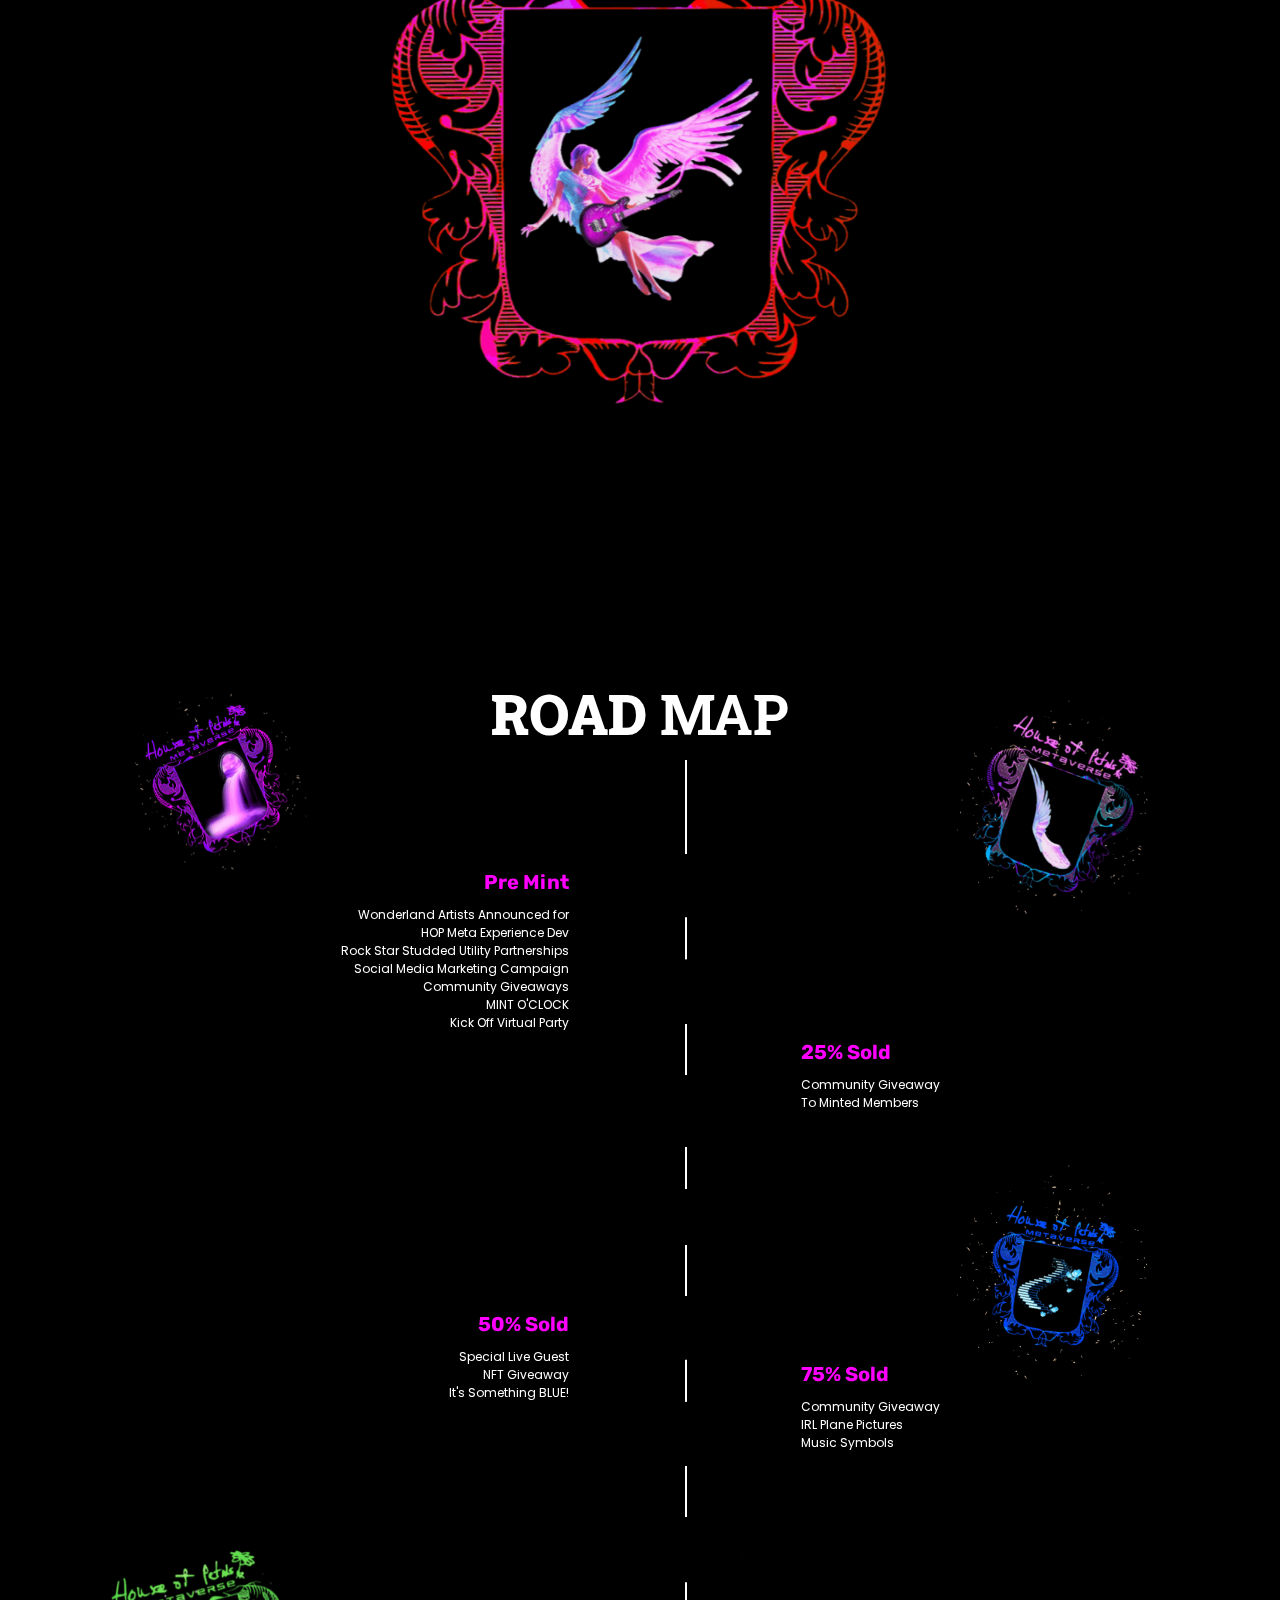
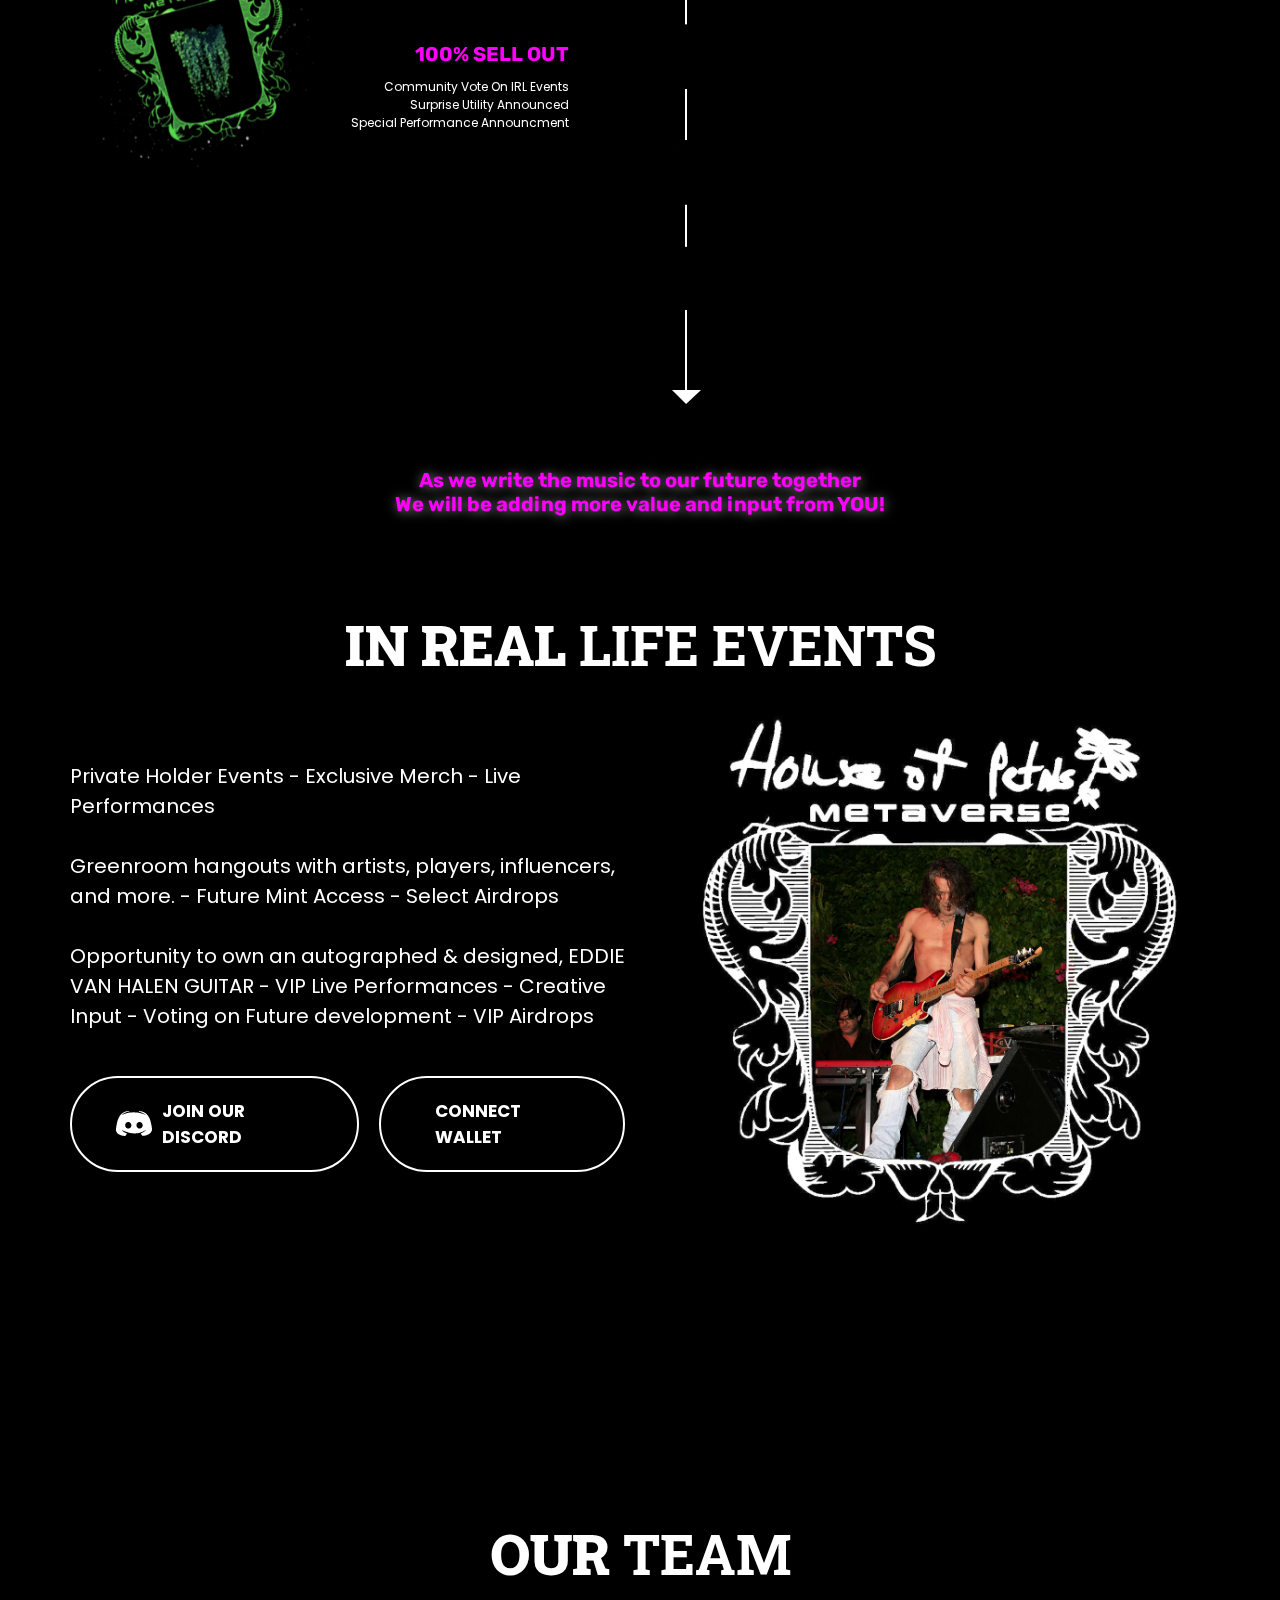
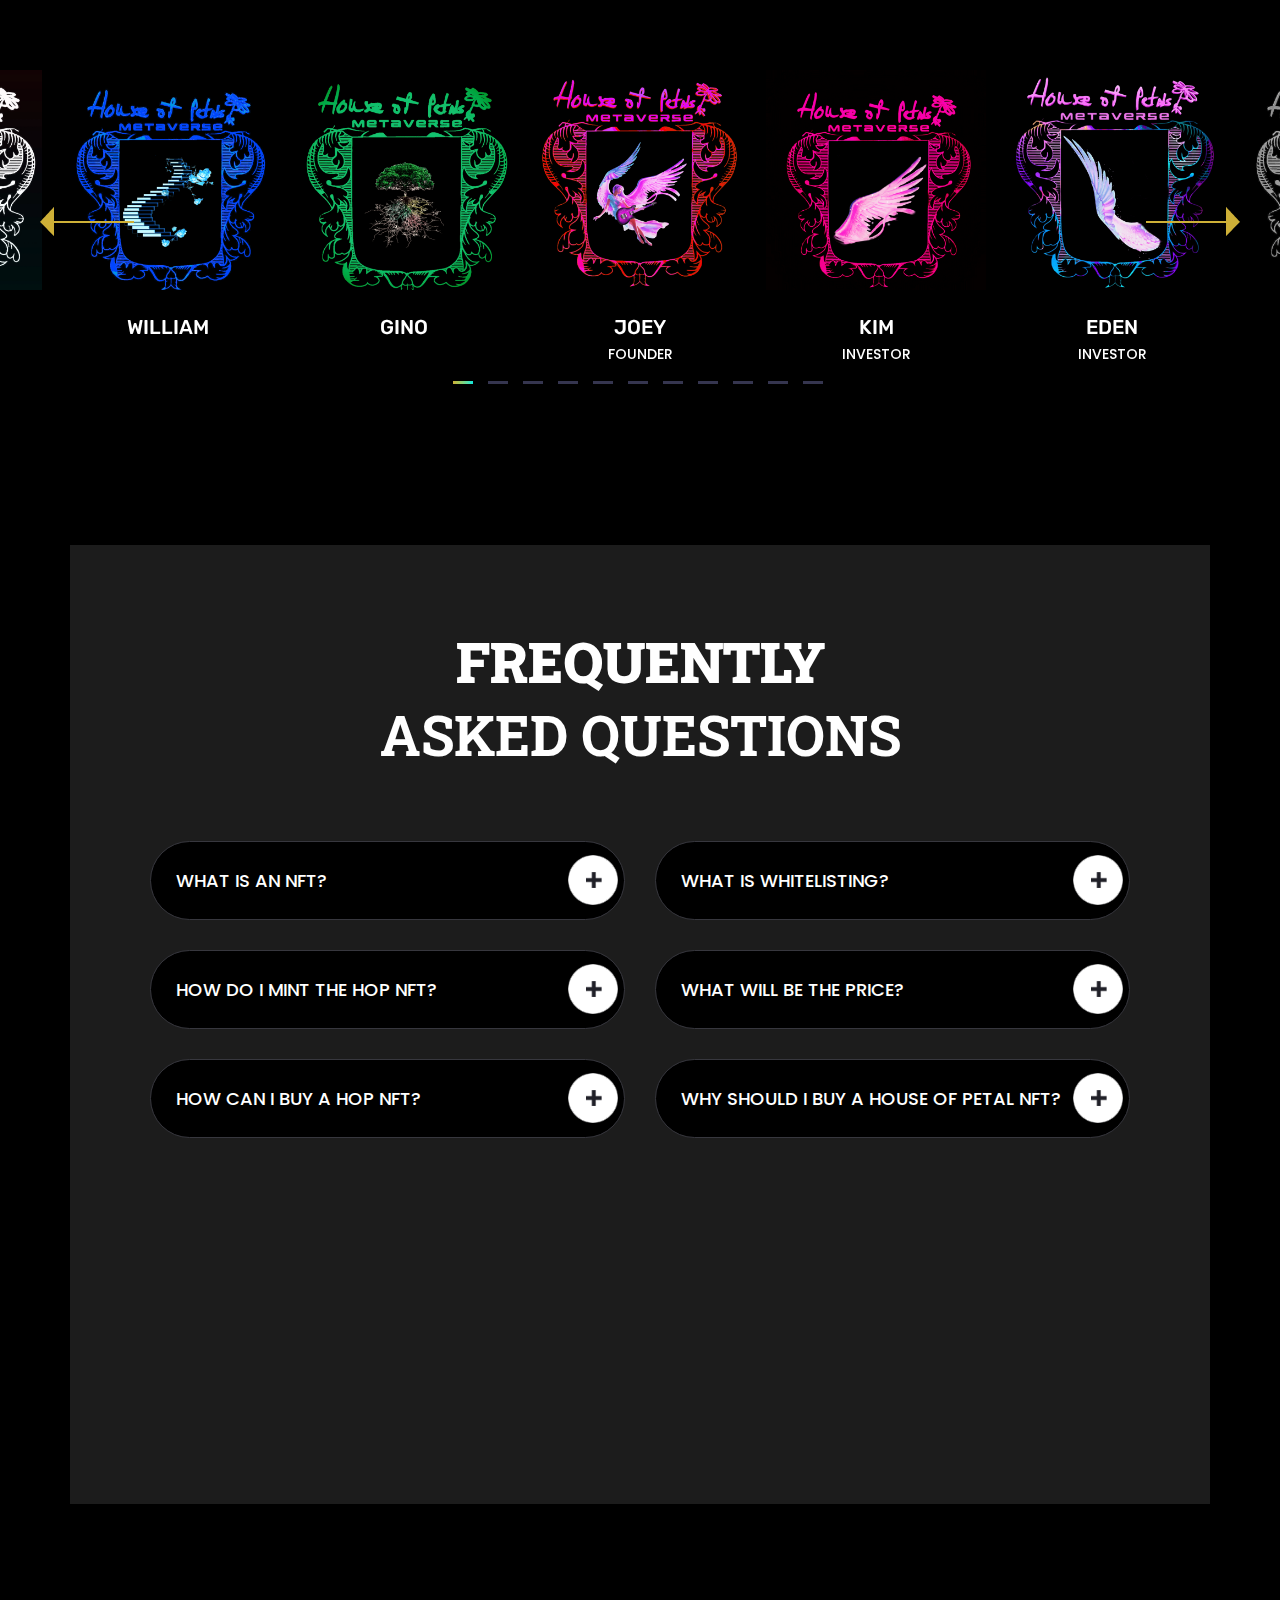
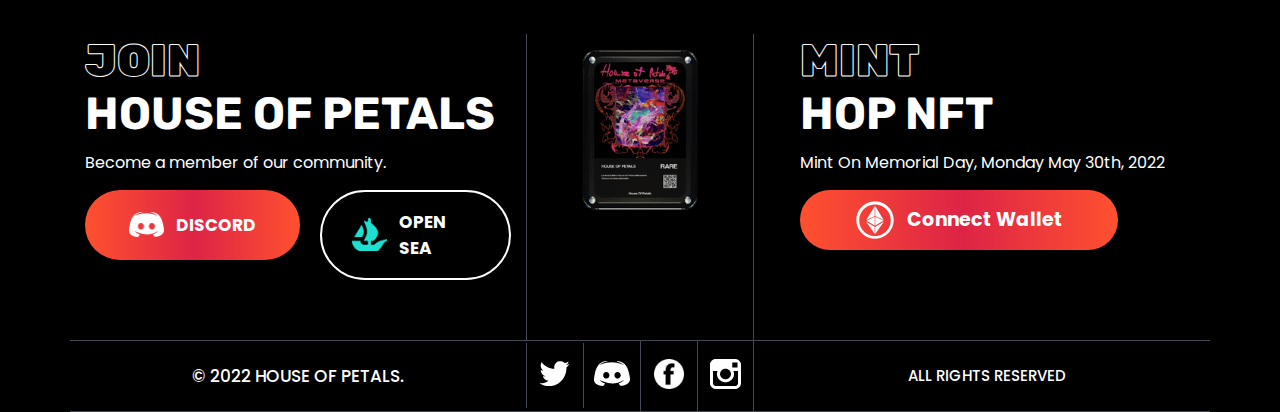
==== commit 04cffe49: "asdasd" ====
--- a/home.html
+++ b/home.html
@@ -79,7 +79,7 @@
                      <h3><em>WHAT IS</em><br> HOUSE OF PETALS?</h3>
                   </div>
                   <div class="what_inner_img aos-init aos-animate" data-aos="fade-right" data-aos-duration="1000">
-                     <img src="images/img_round2.png" title="" alt="">
+                     <img src="images/main.png" title="" alt="">
                   </div>
                </div>
                <div class="what_inner">
--- a/style.css
+++ b/style.css
@@ -1590,7 +1590,7 @@
 	display:none;
 }
 	
-.what_inner_img>img{max-width:500px;margin:0 auto;margin-top: 60px;}     
+.what_inner_img>img{max-width:500px;margin:0 auto;margin-top: 20px;}     
 .benifit_round_img {
 position: absolute;
 bottom: -11%;
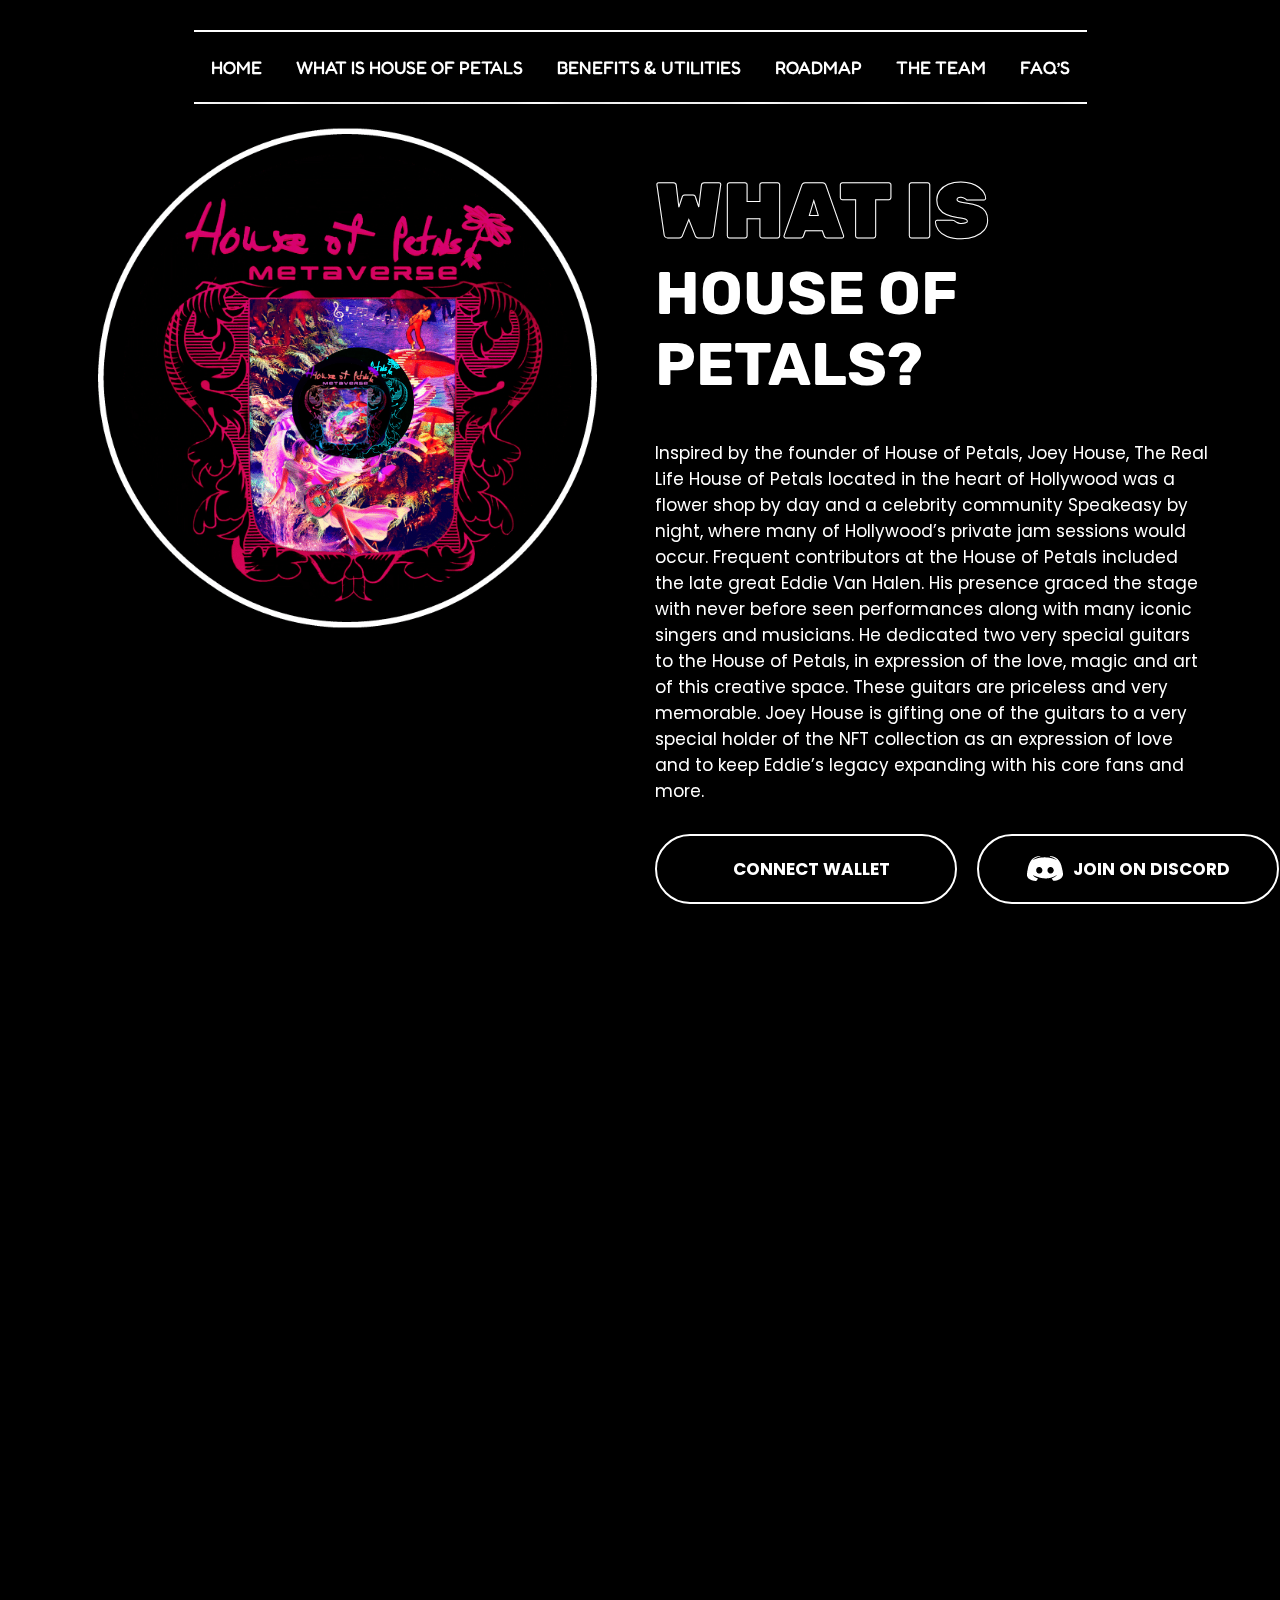
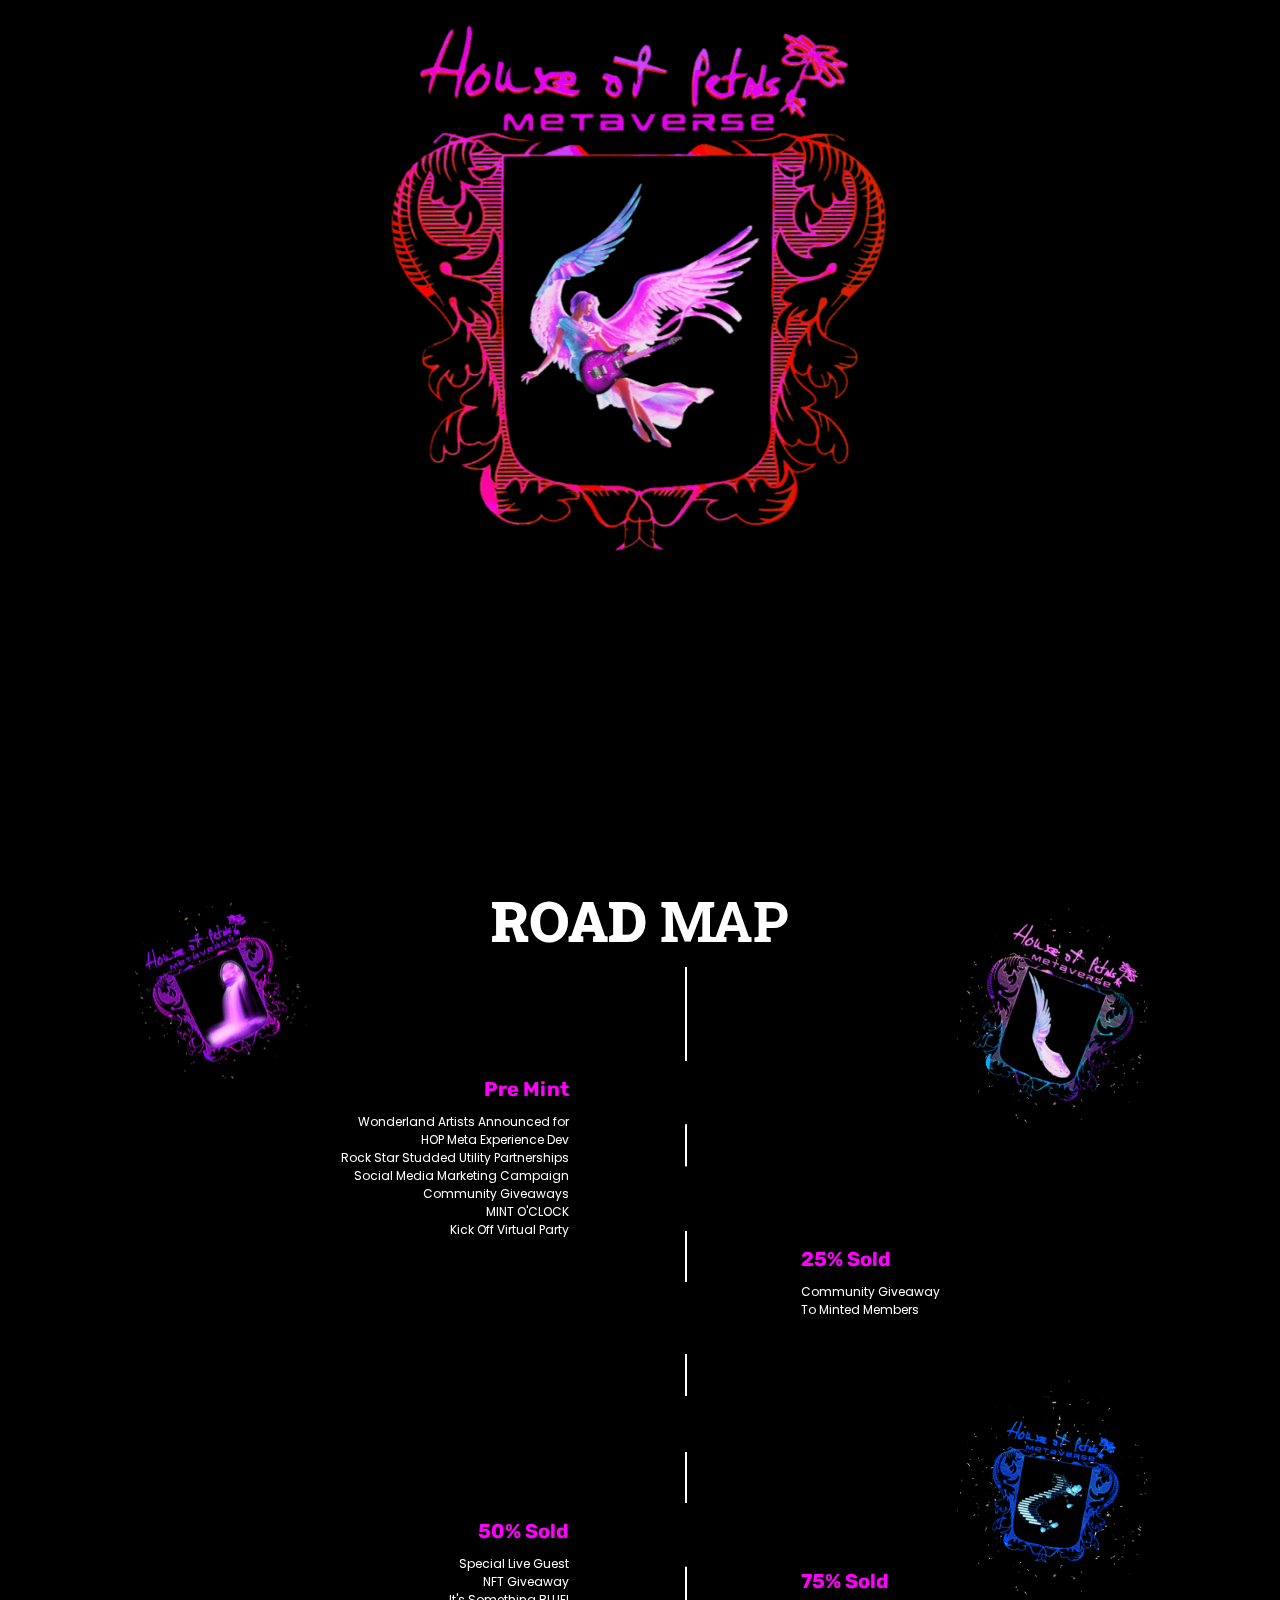
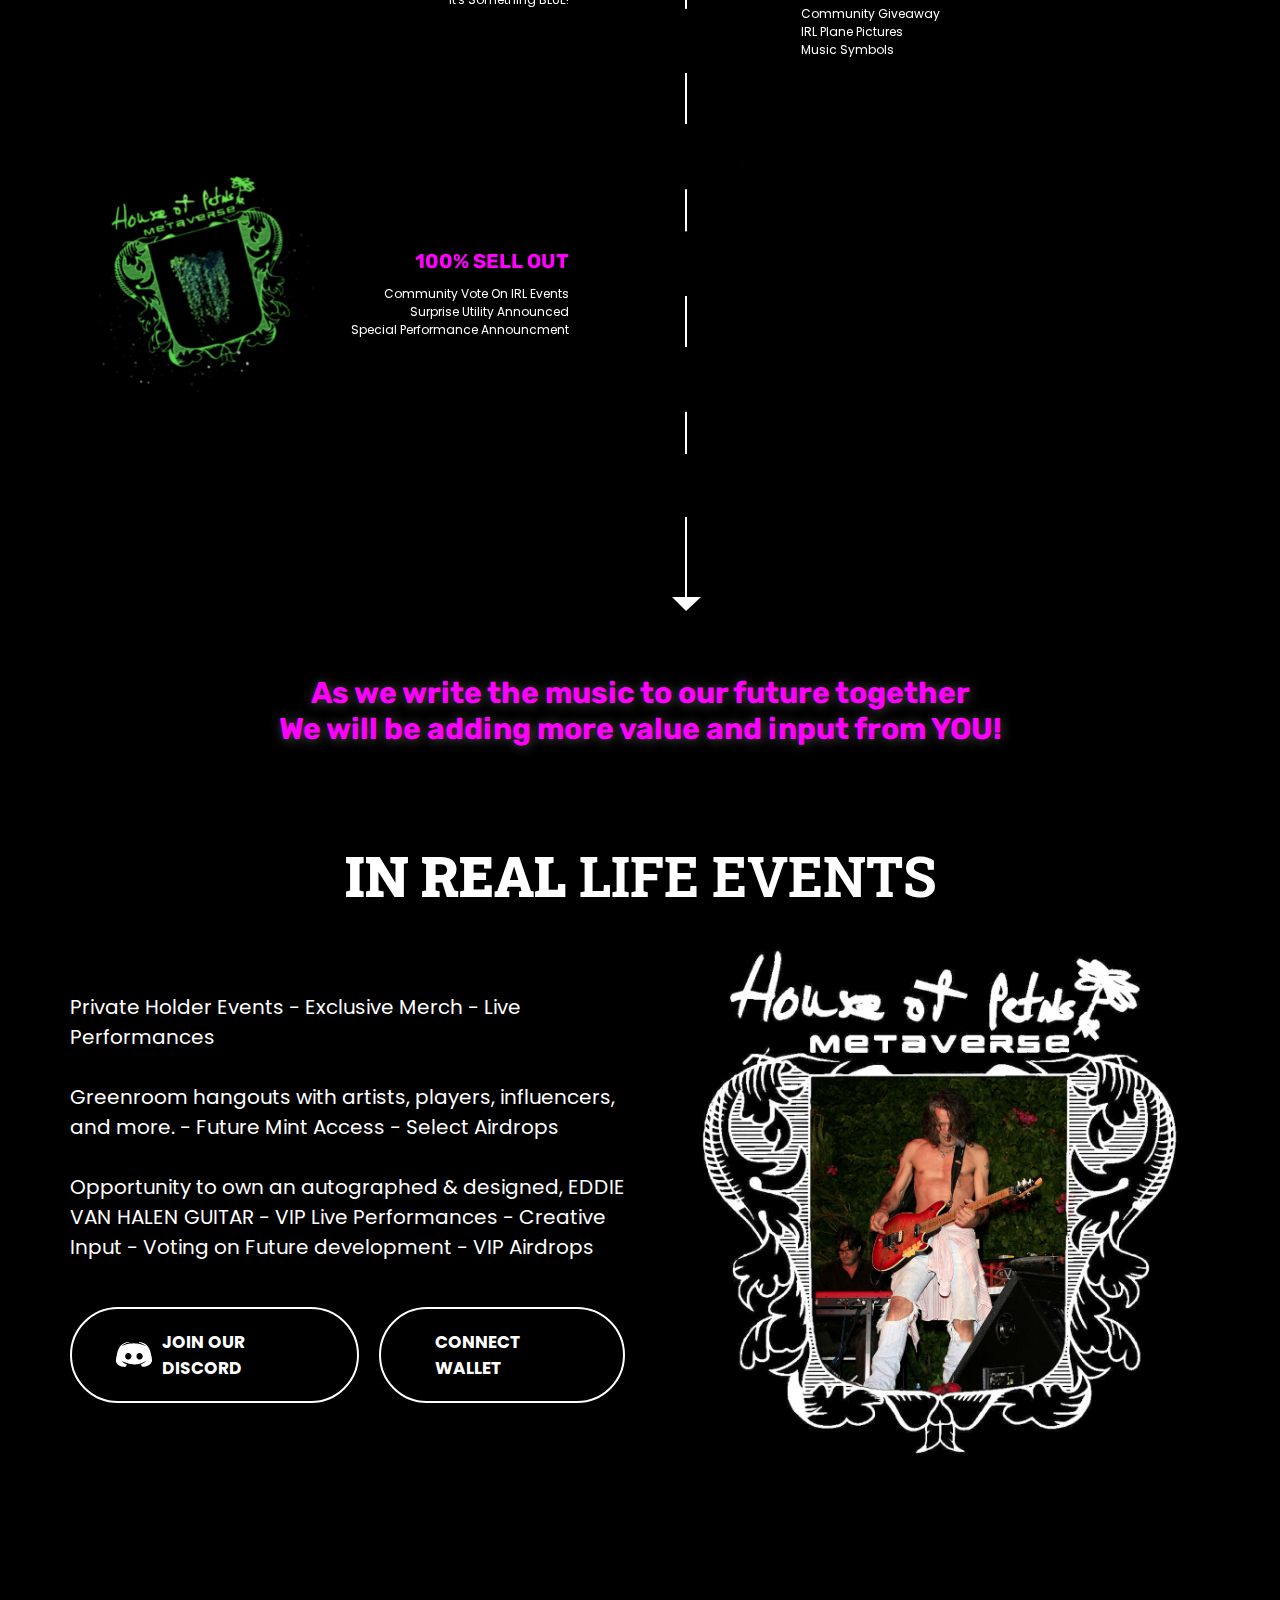
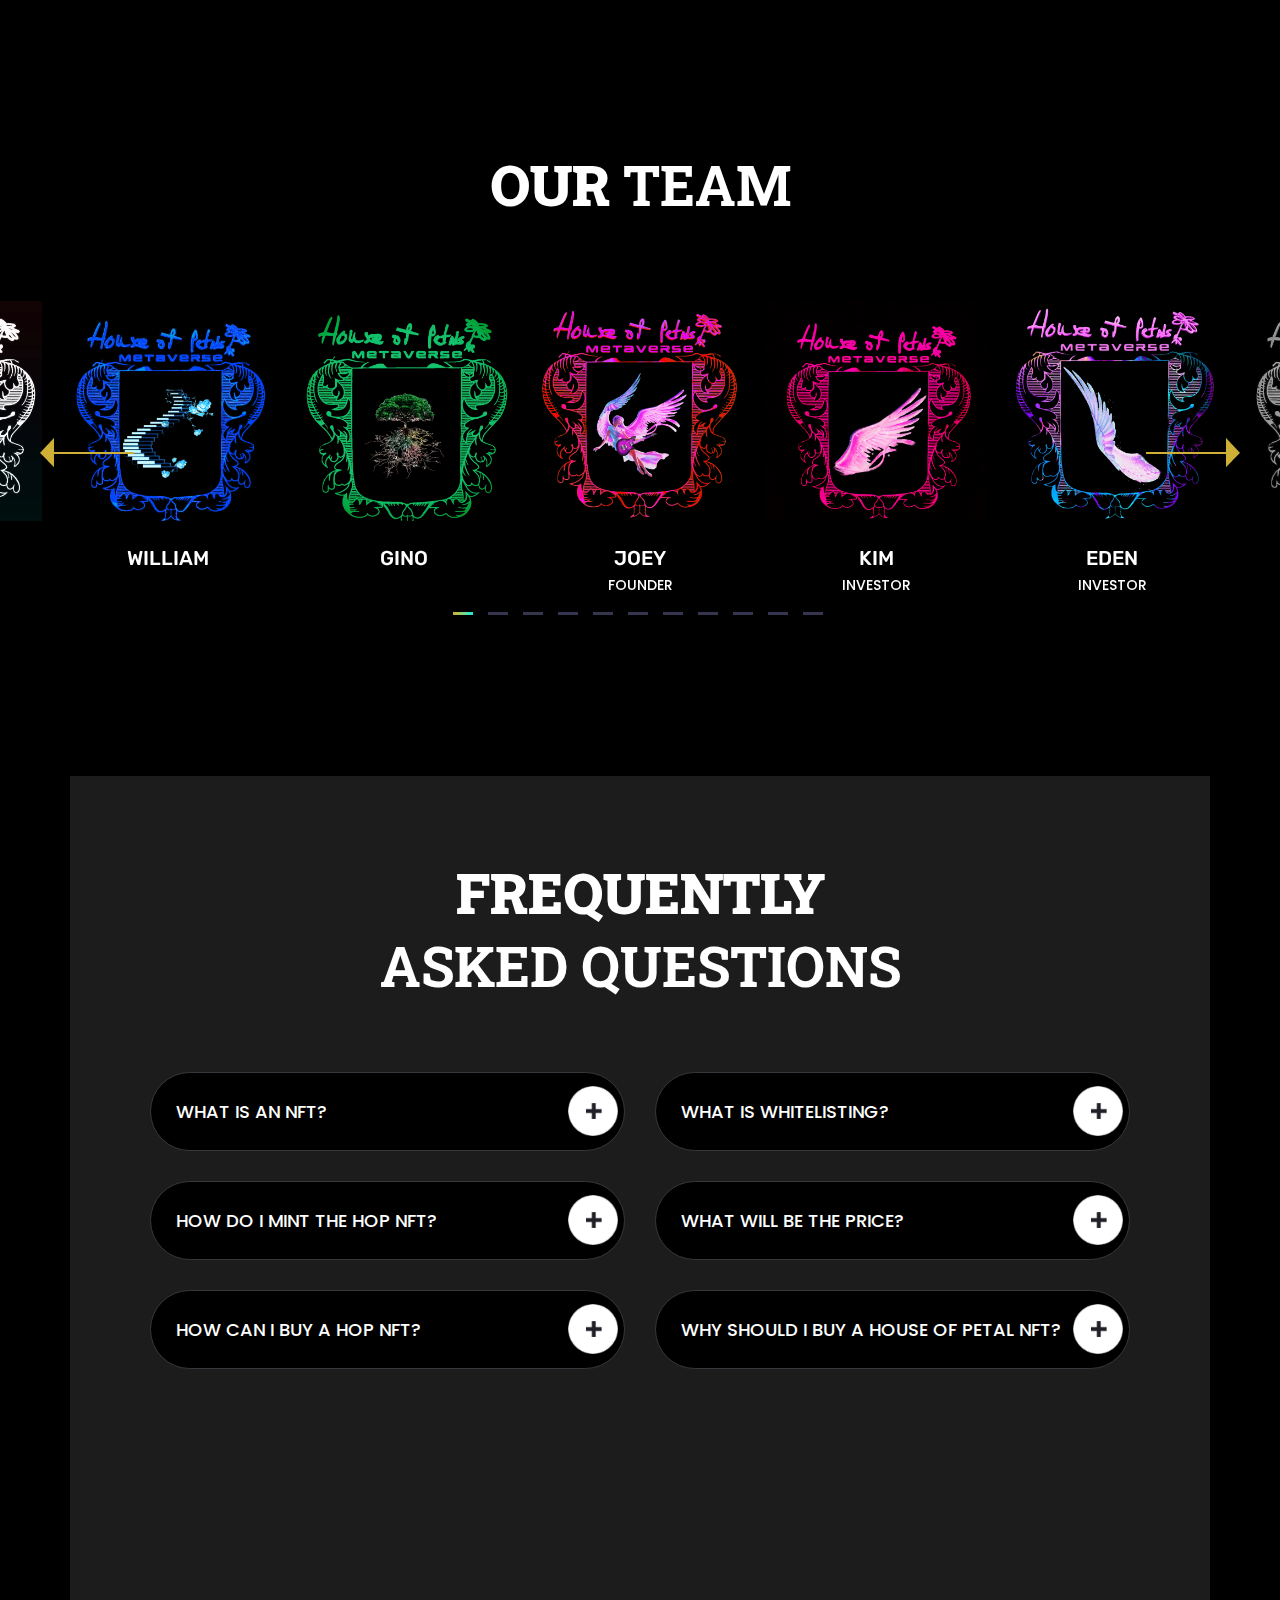
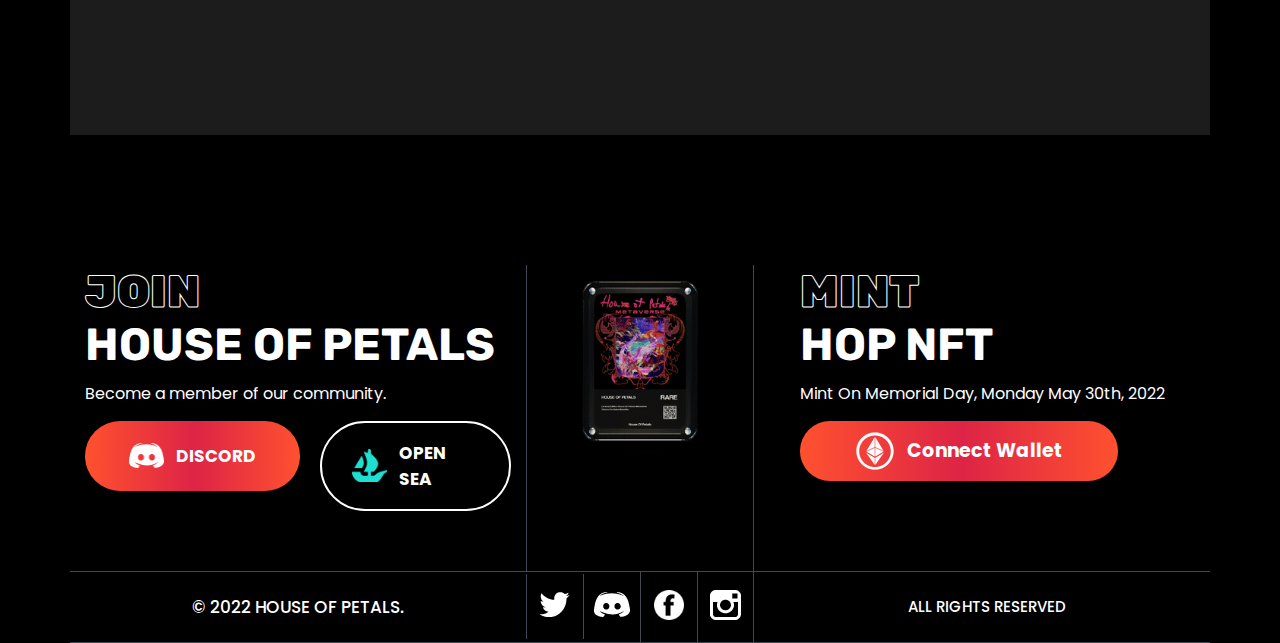
==== commit 9c1be9d1: "xDDDD" ====
--- a/home.html
+++ b/home.html
@@ -75,11 +75,20 @@
          <div class="container">
             <div class="what_flex">
                <div class="what_inner">
-                  <div class="what_inner_text visible-xs aos-init aos-animate" data-aos="fade-up" data-aos-duration="1000">
+                  <div class="what_inner_text visible-xs" data-aos="fade-up" data-aos-duration="1000">
                      <h3><em>WHAT IS</em><br> HOUSE OF PETALS?</h3>
                   </div>
-                  <div class="what_inner_img aos-init aos-animate" data-aos="fade-right" data-aos-duration="1000">
-                     <img src="images/main.png" title="" alt="">
+                  <div class="what_inner_img" data-aos="fade-right" data-aos-duration="1000">
+                     <img src="images/img_round2.png"  title="" alt="">
+                     <div class="round_icon round_icon1" >
+                        <img src="images/round_icon1.png" title="" alt="" >   
+                     </div>
+                     <div class="round_icon round_icon2">
+                        <img src="images/round_icon2.png" title="" alt="" >   
+                     </div>
+                     <div class="round_icon round_icon3">
+                        <img src="images/round_icon3.png" title="" alt="" >   
+                     </div>
                   </div>
                </div>
                <div class="what_inner">
--- a/style.css
+++ b/style.css
@@ -15,19 +15,14 @@
 a , .btn , a:hover , .btn:hover{transition: 0.3s all ease-in-out;}
 div{box-sizing:border-box}
 body{background-color: #000000;margin:0;box-sizing:border-box}
-.header_main{position:absolute;left:0;right:0;z-index:2;margin-top: 30px;}
-.header_flex{display:flex;align-items:center;justify-content:center;max-width: 1500px !important;}
-.header_menu{
-}
-.header_menu1{
-    border: 2px solid #ffffff;
-    border-left: 0;
-    border-right: 0;
-}
-.header_menu2{border-radius:50px;}
-.header_menu ul{display: flex;min-height:70px;align-items: center;}
-.header_menu ul li{margin: 0 60px;}
-.header_menu ul li a{font-size: 19px;color:#fff;font-family: 'Fredoka';font-weight:500}
+.header_main{position:absolute;left:0;right:0;margin:0 auto;z-index:2;margin-top: 30px;}
+.header_flex{display:flex;align-items:center;justify-content:center}
+.header_menu{border: 2px solid #ffffff;}
+.header_menu1{border-radius:50px;border-bottom-right-radius:0;border-top-right-radius:0;border-right:0;border-left: 0;border-bottom-left-radius: 0;border-top-left-radius: 0;}
+.header_menu2{border-radius:50px;/* border-bottom-left-radius:0; *//* border-top-left-radius:0; *//* border-left:0 */}
+.header_menu ul{display:flex;align-items:center;min-height:70px}
+.header_menu ul li{margin:0 32px}
+.header_menu ul li a{font-size: 25px;color:#fff;font-family: 'Fredoka';font-weight:500;text-shadow: 0px 4px 20px rgb(0 0 0), 0px 8px 20px rgb(0 0 0), 0px 18px 23px rgb(0 0 0), 20px 2px 23px rgb(0 0 0), 1px 0px 23px rgb(0 0 0), 1px 0px 23px rgb(0 0 0), 1px 0px 23px rgb(0 0 0), 1px 0px 23px rgb(0 0 0);}
 .header_menu ul li .btn{font-size:17px;color: #ffffff;font-family:'Poppins';font-weight:700;display:flex;align-items:center;background-image: linear-gradient(to right,#81638c,#735481,#8c6e95,#7b5d88,#81628c);border-radius:50px;padding:5px 34px;}
 .header_menu ul li .btn img{margin-right:12px}
 .header_logo{padding:10px}
@@ -41,12 +36,12 @@
 .banner_icon1{bottom: 26%;left: 3%;}
 .banner_icon2{    bottom: 39%;right: 1%;}
 .banner_icon3{bottom: 16%;left: 62%;}
-.home_banner_position{position:absolute;top:14%;left:0;right:0;max-width:1500px;margin:0 auto;padding:0 15px}
+.home_banner_position{position:absolute;top: 18%;left:0;right:0;max-width:1500px;margin:0 auto;padding:0 15px}
 .home_banner_text h4{
              font-size: 60px;
              margin:0;
              color:#fff;
-             font-family: 'Roboto Slab';
+             font-family: 'Roboto slab';
              font-weight:500;
              text-align:center;
              text-transform:uppercase;
@@ -63,12 +58,12 @@
              }
 .home_banner_text h3 span{color: #7f608b;font-weight:900}
 .home_banner_text p{
-             font-size: 19px;
-             max-width: 900px;
+             font-size: 45px;
+             max-width:950px;
              margin:0 auto;
              color:#fff;
-             font-family: 'Roboto Slab';
-             font-weight: 300;
+             font-family: 'Roboto slab';
+             font-weight:400;
              text-align:center;
              text-shadow: 0px 4px 20px rgb(0 0 0), 0px 8px 20px rgb(0 0 0), 0px 18px 23px rgb(0 0 0), 20px -2px 14px rgb(0 0 0), -20px 0px 14px rgb(0 0 0), 1px 0px 23px rgb(0 0 0), 1px 0px 23px rgb(0 0 0), 1px 0px 23px rgb(0 0 0), 0px 4px 20px rgb(0 0 0), -20px 0px 20px rgb(0 0 0), 20px 0px 23px rgb(0 0 0), -20px 1px 23px rgb(0 0 0), 20px -1px 23px rgb(0 0 0);
              }
@@ -93,18 +88,18 @@
 .as_seen_img{text-align:center;padding:0 15px}
 .home_what{padding: 30px 0 100px;background-repeat: no-repeat;background-size: cover;}
 .home_welcome{text-align:center;padding-bottom:100px}
-.home_welcome h3{font-size: 37px;background-image: linear-gradient(to right,#a7d451,#bcc332,#ceb017,#de9c08,#a7d451);text-align:center;margin:0 0 10px;font-family:'Poppins';font-weight:500;-webkit-background-clip:text;-webkit-text-fill-color:transparent;text-shadow: 1px 1px 20px rgb(255 255 255 / 49%);}
-.home_welcome p{font-size:20px;color:#fff;margin:0;font-family:'Poppins';font-weight:400;text-align:center}
+.home_welcome h3{font-size: 37px;background-image: linear-gradient(to right,#a7d451,#bcc332,#ceb017,#de9c08,#a7d451);text-align:center;margin:0 0 10px;font-family: 'Rubik';font-weight:500;-webkit-background-clip:text;-webkit-text-fill-color:transparent;text-shadow: 1px 1px 20px rgb(255 255 255 / 49%);}
+.home_welcome p{font-size:20px;color:#fff;margin:0;font-family: 'Rubik';font-weight:400;text-align:center}
 .home_welcome .btn{font-size:17px;background-color:transparent;border-radius:50px;padding:22px 44px;color:#fff;font-family:'Poppins';font-weight:700;display:flex;align-items: center;justify-content: center;border:2px solid #fff;width: 235px;margin: 20px auto 0;}
 .home_welcome .btn:hover{/* background-image: linear-gradient(to right,#05f6ea,#20f1da,#33ebc9,#43e6b9,#51e0a8); */border: 2px solid transparent;}
 .home_welcome .btn img{margin-left:20px}
 .what_flex{display:flex;flex-wrap:wrap;margin:0 -15px}
 .what_inner{width:50%;padding:0 15px;}
-.what_inner_text h3{font-size:70px;color:#fff;margin:80px 0 40px;font-family: 'Rubik';font-weight:700}
-.what_inner_text h3 em{-webkit-text-stroke:1px #fff;color:transparent;font-style:normal;font-weight:900;font-family: 'Rubik';}
-.what_inner_text p{font-size: 16px;margin: 0 0 15px;position:relative;color:#fff;font-family:'Poppins';font-weight:400;text-align: left;}
+.what_inner_text h3{font-size: 70px;color:#fff;margin:80px 0 40px;font-family: 'Rubik';font-weight:700}
+.what_inner_text h3 em{-webkit-text-stroke:1px #fff;color:transparent;font-style:normal;font-weight:900;font-family: 'Rubik';font-size: 79px;}
+.what_inner_text p{font-size: 17px;margin: 0 0 15px;position:relative;color:#fff;font-family:'Poppins';font-weight:400}
 .what_inner_text p:before{content:'';position:absolute;left:0;top:0;width:10px;height:100%;border-radius:50px;background-image: linear-gradient(to right,#81638c,#735481,#8c6e95,#7b5d88,#662c7a);display: none;}
-.what_inner_text h4{font-size: 16px;color:#fff;margin: 0 0 35px;font-family:'Poppins';font-weight: 400;text-align: left;}
+.what_inner_text h4{font-size: 14px;color:#fff;margin: 0 0 35px;font-family:'Poppins';font-weight: 400;}
 .what_inner_text .btn{font-size:17px;background-image: linear-gradient(to right,#81638c,#735481,#8c6e95,#7b5d88,#81628c);border-radius:50px;padding:22px 44px;color:#fff;font-family:'Poppins';font-weight:700;display: none;align-items: center;justify-content: center;width: 210px;}
 .what_inner_text .btn img{margin-right:10px}
 .what_inner_text .btn:hover{background-image:linear-gradient(to right,#05f6ea,#20f1da,#33ebc9,#43e6b9,#51e0a8)}
@@ -114,7 +109,7 @@
 .home_bored_bunny_inner{width:25%}
 .home_bored_text{position:absolute;bottom:0;left:0;right:0;margin:0 auto;text-align:center}
 .home_bored_text h3{font-size:200px;color:#fff;margin:0;text-align:center;font-family:'Rubik';font-weight:900}
-.home_benifits{padding: 75px 0;background-repeat:no-repeat;background-size:cover}
+.home_benifits{padding:135px 0;background-repeat:no-repeat;background-size:cover}
 .home_benifits_heading h3{font-size:70px;color:#fff;margin:0 0 10px;font-family: 'Roboto Slab';font-weight:700;text-align:center}
 .home_benifits_heading h3 em{font-style:normal;font-weight:900}
 .home_benifits_heading p{font-size:17px;margin:0 0 35px;color:#fff;font-family:'Poppins';font-weight:400;text-align:center}
@@ -125,7 +120,7 @@
 .benifits_position3{bottom: 2%;left:1%;max-width:441px}
 .benifits_position4{top:8%;right:0;max-width:441px}
 .benifits_position5{bottom: 45%;right: -4%;max-width:441px}
-.benifits_position_box h3{font-size:30px;color: #FF00FF;text-align:left;margin: 0 0 0 0;font-family:'Rubik';font-weight:500;text-shadow: 0 0 6px #ffffff45;}
+.benifits_position_box h3{font-size:30px;color: #FF00FF;text-align:left;margin: 0 0 0 0px;font-family:'Rubik';font-weight:500;text-shadow: 0 0 6px #ffffff45;}
 .benifits_position p{font-size:15px;margin:15px 0 0;color:#fff;text-align:left;font-family:'Poppins';font-weight:400}
 .benifits_position_box{display:flex;align-items:center}
 .arrow_position{position:absolute}
@@ -142,13 +137,13 @@
 .home_road_map_text h3{font-size:25px;margin:0 0 12px;color: #FF00FF;font-family:'Rubik';font-weight:700;}
 .home_road_map_text p{font-size:15px;margin:0;color:#fff;font-family:'Poppins';font-weight:400}
 .home_road_map_text{max-width:440px}
-.home_road_map_box1{text-align:right;margin-top: 90px;}
-.home_road_map_box2{text-align:right;margin-top: 285px;}
+.home_road_map_box1{text-align:right;margin-top:130px}
+.home_road_map_box2{text-align:right;margin-top:355px}
 .home_road_map_box3{text-align:right;margin-top:305px}
 .home_road_map_box4{text-align:left;margin-top:365px}
-.home_road_map_box5{text-align:left;margin-top: 335px;}
+.home_road_map_box5{text-align:left;margin-top:285px}
 .road_position{right:0;bottom:0;position:absolute}
-.to_be_announced h5{text-align:center;font-size: 20px;color: #FF00FF;text-align:center;margin:60px 0 10px;font-family:'Rubik';font-weight:700;-webkit-background-clip:text;/* -webkit-text-fill-color:transparent; */text-shadow: 1px 1px 12px rgb(255 255 255 / 55%);}
+.to_be_announced h5{text-align:center;font-size: 20px;color: #FF00FF;text-align:center;margin:60px 0 10px;font-family:'Rubik';font-weight:700;-webkit-background-clip:text;/* -webkit-text-fill-color:transparent; */text-shadow: 1px 1px 12px rgb(255 255 255 / 31%);}
 .road_position_one{left:9%;top:8%;position:absolute}
 .road_position_two{left:5%;bottom: 24%;position:absolute}
 .road_position_three{right:10%;top:6%;position:absolute}
@@ -190,25 +185,7 @@
 .faq_1{position:relative}
 .view_all{text-align:center}
 .nav-toggle img{margin-left:12px}
-.nav-toggle{
-    
-    
-     /* max width of button */
-    border: 3px solid #000;
-    color: #fff;
-    font: 12px rubik;
-    text-transform:uppercase;
-    padding:10px;
-    font-weight:600;
-    max-width:250px;
-    display:block;
-    text-align:center;
-    margin:30px auto 10px auto;
-    position:relative;
-    -webkit-box-shadow:-10px -10px 0 0 #D66D75, 10px 10px 0 0 #E29587;
-    box-shadow:-10px -10px 0 0 #D66D75, 10px 10px 0 0 #E29587;
-    margin-bottom: 40px;
-}
+.nav-toggle{font-size:17px;background-color:transparent;border-radius:50px;padding:22px 44px;color:#fff;font-family:'Poppins';font-weight:700;display:flex;align-items: center;justify-content: center;border:2px solid #fff;width: 290px;margin:0 auto;}
 .nav-toggle:hover{border: 2px solid #ffffff;}
 .footer_div{position:relative;margin-top:-400px}
 .footer_position{position:absolute;top:60%;left:0;right:0;max-width:1500px;margin:0 auto;padding:0 15px}
@@ -243,7 +220,7 @@
 .footer_bottom_inner{width:40%;position:relative}
 .footer_bottom_inner:nth-child(3){width:20%}
 .social_bottommenu ul{display: grid; grid-template-columns: 1fr 1fr 1fr 1fr;align-items: center;}
-.social_bottommenu ul li{text-align:center;padding:18px 0;position: relative;align-items: center;}
+.social_bottommenu ul li{text-align:center;padding:18px 0;position: relative;}
 .social_bottommenu ul li:before{content:'';position: absolute;top:0;left: 0;width: 1px;height: 100%;background-color: #414954;}
 .social_bottommenu ul li:last-child{border-right:1px solid #414954}
 .mobile_header{display: none;}    
@@ -267,8 +244,9 @@
 animation:spin 10s linear infinite;
 }
 
-html, body {
+body {
   position:relative;
+  overflow-x:hidden;
 }
 
 @keyframes spin {
@@ -281,7 +259,7 @@
 }
 .mobile_road_map_flex{display: none;}
 
-.what_inner_img{position: relative;max-height: 80%;max-width: 80%;}
+.what_inner_img{position: relative;}
 .round_icon{position: absolute;bottom: 0;}
 .round_icon1{bottom: 35%;left: 33%;animation: myOrbit 10s linear infinite;}
 .round_icon2{left: 33%;bottom: 29%;animation: myOrbit 12s linear infinite;}
@@ -347,11 +325,11 @@
 
 .home_banner_position {
 
-top: 15%;}
+top: 20%;}
 
 .home_banner_text h3 {font-size: 45px;}
 .home_banner_text h4 {font-size: 30px;}
-.home_banner_text p {font-size: 12px;}
+.home_banner_text p {font-size: 30px;}
 .home_banner_text .btn {font-size: 13px;min-width: 80px;padding: 10px 10px;}
 .home_banner_text .btn2 {
 padding: 8px 10px;
@@ -402,7 +380,7 @@
 .what_inner_text h3 {font-size: 30px;margin:20px 0 20px;text-align: center;}
 .what_inner_img{text-align: center;max-width: 300px;
 margin: 0 auto 35px;}
-.what_inner_text p {font-size: 13px;padding-left: 30px;margin-bottom: 40px;text-align: center;}
+.what_inner_text p {font-size: 13px;/* padding-left: 30px; */}
 
 .what_inner_text h4 {
 font-size: 14px;}
@@ -492,8 +470,8 @@
 }
 
 .community_flex {
-
-display: flex;align-content: center;flex-wrap: nowrap;flex-direction: column;align-items: center;justify-content: center;}
+justify-content: center;
+display: flex;flex-direction: column;align-content: center;flex-wrap: nowrap;align-items: center;}
 .community_inner .btn {
 font-size: 10px;
 padding: 18px 20px;}
@@ -664,10 +642,12 @@
 position: absolute;
 max-width: 60px;
 }
-.to_be_announced h5 {text-align: center;font-size: 13px;}
+.to_be_announced h5 {
+text-align: center;
+font-size: 13px;}
 .home_road_map_text h3 {
-font-size: 19px;}
-.home_road_map_text p { font-size: 13px; }
+font-size: 14px;}
+.home_road_map_text p { font-size: 10px; }
 .home_community {
 padding: 70px 0 50px;}
 .footer_div {
@@ -688,7 +668,7 @@
 .mobile_road_map_inner{
 display: flex;margin-bottom: 20px;
 
-align-items: center;justify-content: center;}
+justify-content: center;align-items: center;align-content: center;flex-wrap: nowrap;flex-direction: column;}
 .mobile_road_map_text{margin-left:20px;}
 
 
@@ -752,20 +732,26 @@
 text-align: right;
 margin-top: 30px;
 }
-.home_road_map_box4 {text-align: left;margin-top: 140px;}
+.home_road_map_box4 {
+text-align: left;
+margin-top: 130px;
+}
 .home_road_map_box5 {
 text-align: left;
 margin-top: 32px;
 }
 .home_banner_text h4 {font-size: 40px;}
 .home_banner_text h3 {font-size: 50px;}
-.home_banner_text p {font-size: 10px;max-width: 470px;font-weight: 100;}
+.home_banner_text p {font-size: 28px;max-width: 470px;}
 
 
 }
 @media only screen and (min-width: 768px) and (max-width: 991px){
-.header_menu ul li {margin: 0 8px;}
-.header_menu ul li a {font-size: 13px;}
+.header_menu ul li {
+margin: 0 8px;
+}
+.header_menu ul li a {
+font-size: 15px;}
 .header_menu ul li .btn {
 font-size: 10px;    padding: 5px 20px;}
 .header_logo {
@@ -773,10 +759,6 @@
 max-width: 100px;
 }
 
-.desktop_header {
-    display: none;
-}
-
 .banner_icon1 {
 bottom: 26%;
 left: 3%;
@@ -793,13 +775,15 @@
 max-width: 16%;
 }
 
-
+.window {
+	display:none;
+}
 
 .home_banner_position {
 top: 15%;}
 .home_banner_text h4 {font-size: 40px;}
 .home_banner_text h3 {font-size: 50px;}
-.home_banner_text p {font-size: 12px;max-width: 583px;}
+.home_banner_text p {font-size: 30px;max-width: 583px;}
 .btn_flex {margin-top: 15px;}
 .home_banner_text .btn {
 font-size: 14px;
@@ -817,7 +801,7 @@
 
 
 .home_welcome h3 {
-font-size: 20px;}
+font-size: 29px;}
 .home_welcome p {
 font-size: 15px;
 }
@@ -969,7 +953,9 @@
 .home_road_map_box3 {text-align: right;margin-top: 259px;}
 .home_road_map_box4 {text-align: left;margin-top: 304px;}
 .home_road_map_box5 {text-align: left;margin-top: 255px;}
-.to_be_announced h5 {text-align: center;font-size: 18px;}
+.to_be_announced h5 {
+text-align: center;
+font-size: 15px;}
 .road_position {
 right: 0;
 bottom: 88px;
@@ -1131,9 +1117,12 @@
 font-size: 15px;}
 .home_banner_text h3 {
 font-size: 60px;}
-.home_banner_text p {font-size: 15px;max-width: 760px;}
-.header_menu ul li {margin: 0 13px;}
-.header_menu ul li a {font-size: 18px;}
+.home_banner_text p {font-size: 37px;max-width: 760px;}
+.header_menu ul li {
+margin: 0 9px;
+}
+.header_menu ul li a {
+font-size: 18px;}
 .header_menu ul li .btn {
 font-size: 14px;
 padding: 5px 29px;
@@ -1220,7 +1209,7 @@
 .road_position_two {
 
 max-width: 250px;
-bottom: 30%;}
+}
 .home_road_map_text h3 {
 font-size: 20px;}
 .home_road_map_text p {
@@ -1274,7 +1263,9 @@
 .home_community_text p {
 font-size: 25px;
 }
-.to_be_announced h5 {text-align: center;font-size: 20px;}
+.to_be_announced h5 {
+text-align: center;
+font-size: 17px;}
 .benifits_position p {
 font-size: 12px;}
 
@@ -1326,7 +1317,8 @@
 .header_menu ul li {
 margin: 0 17px;
 }
-.header_menu ul li a {font-size: 18px;}
+.header_menu ul li a {
+font-size: 18px;text-shadow: 0px 4px 20px rgb(0 0 0), 0px 8px 20px rgb(0 0 0), 0px 18px 23px rgb(0 0 0), 20px 2px 23px rgb(0 0 0), 1px 0px 23px rgb(0 0 0), 1px 0px 23px rgb(0 0 0), 1px 0px 23px rgb(0 0 0), 1px 0px 23px rgb(0 0 0);}
 .header_menu ul li .btn {
 font-size: 14px;padding: 5px 29px;}
 .home_banner_text h3 {
@@ -1409,7 +1401,9 @@
 .footer_position_inner h3 {
 font-size: 45px;
 }
-.to_be_announced h5 {text-align: center;font-size: 20px;}
+.to_be_announced h5 {
+text-align: center;
+font-size: 30px;}
 .road_position {
 max-width: 600px;
 }
@@ -1548,8 +1542,12 @@
 .home_banner_text h3 {
 font-size: 75px;}
 
-.header_menu ul li a {font-size: 20px;}
-.header_menu ul li {margin: 0 20px;}    
+.header_menu ul li a {
+font-size: 19px;
+text-shadow: 0px 4px 20px rgb(0 0 0), 0px 8px 20px rgb(0 0 0), 0px 18px 23px rgb(0 0 0), 20px 2px 23px rgb(0 0 0), 1px 0px 23px rgb(0 0 0), 1px 0px 23px rgb(0 0 0), 1px 0px 23px rgb(0 0 0), 1px 0px 23px rgb(0 0 0);}
+.header_menu ul li {
+margin: 0 20px;
+}    
 .banner_icon1 {
 bottom: 26%;
 left: 3%;
@@ -1590,7 +1588,7 @@
 	display:none;
 }
 	
-.what_inner_img>img{max-width:500px;margin:0 auto;margin-top: 20px;}     
+.what_inner_img>img{max-width:500px;margin:0 auto;}     
 .benifit_round_img {
 position: absolute;
 bottom: -11%;
@@ -1825,16 +1823,8 @@
 	}
 }
 
-.nav-toggle:hover {
-    background: #000;
-    border-color:#000;
-    color:#fff;
-    -webkit-box-shadow:-10px -10px 0 0 #D66D75, 10px 10px 0 0 #E29587;
-    box-shadow:10px -10px 0 0 #D66D75, -10px 10px 0 0 #E29587;
-}
-
 
 @media only screen and (min-width:1200px) and (max-width:5000px){
 .window {
 	display:none;
-}+}
